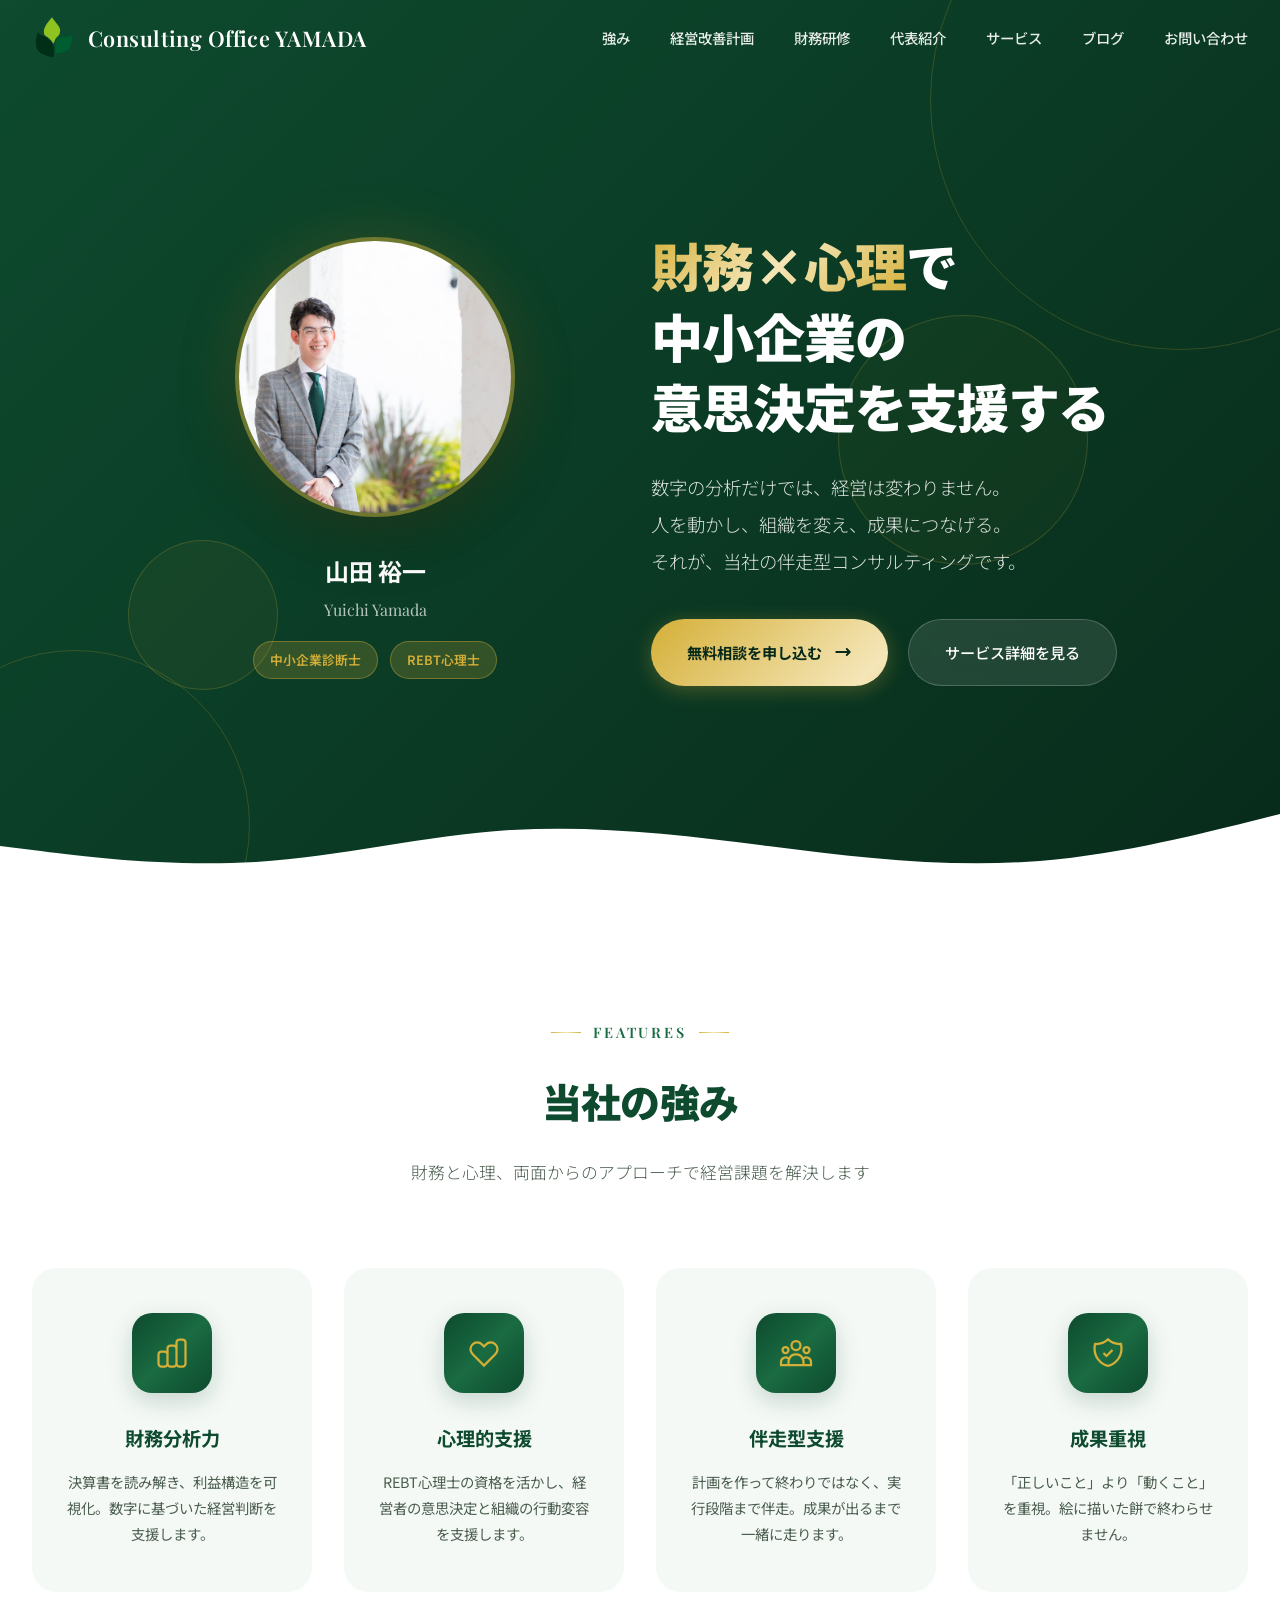
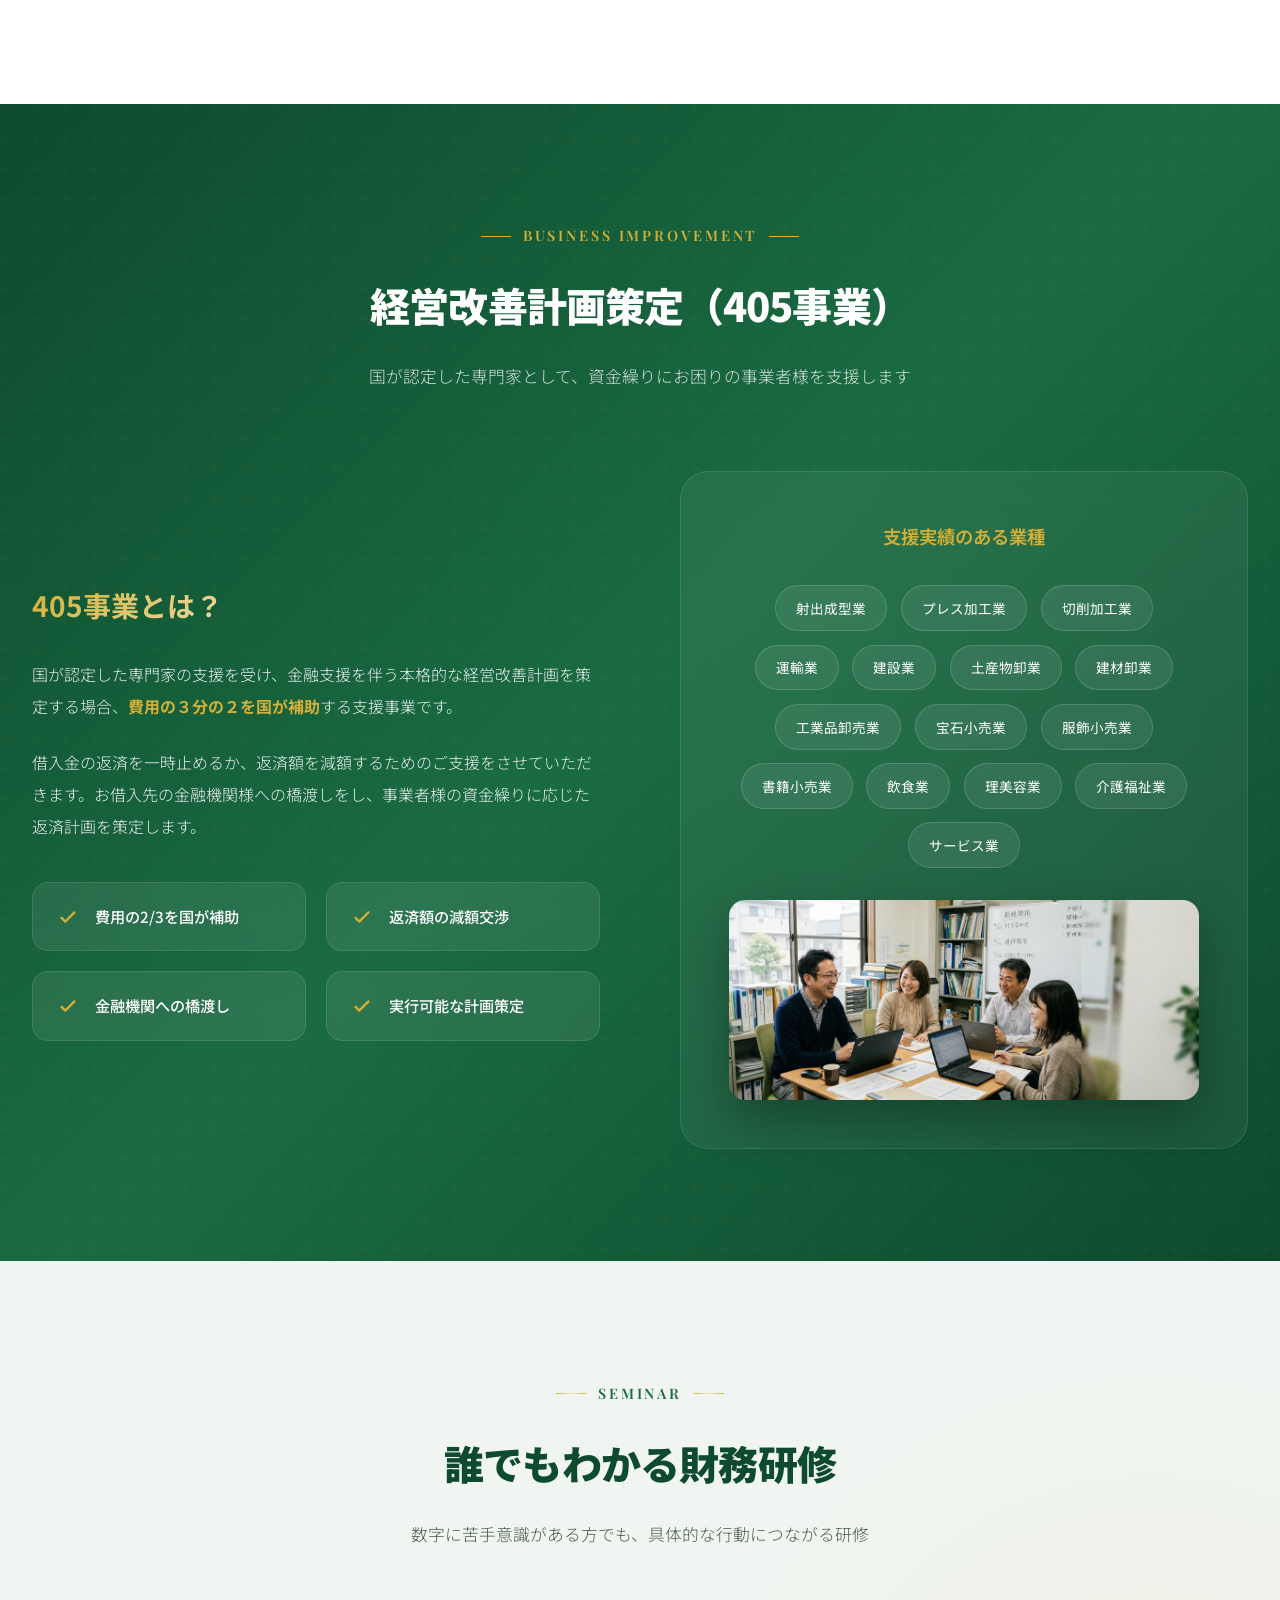
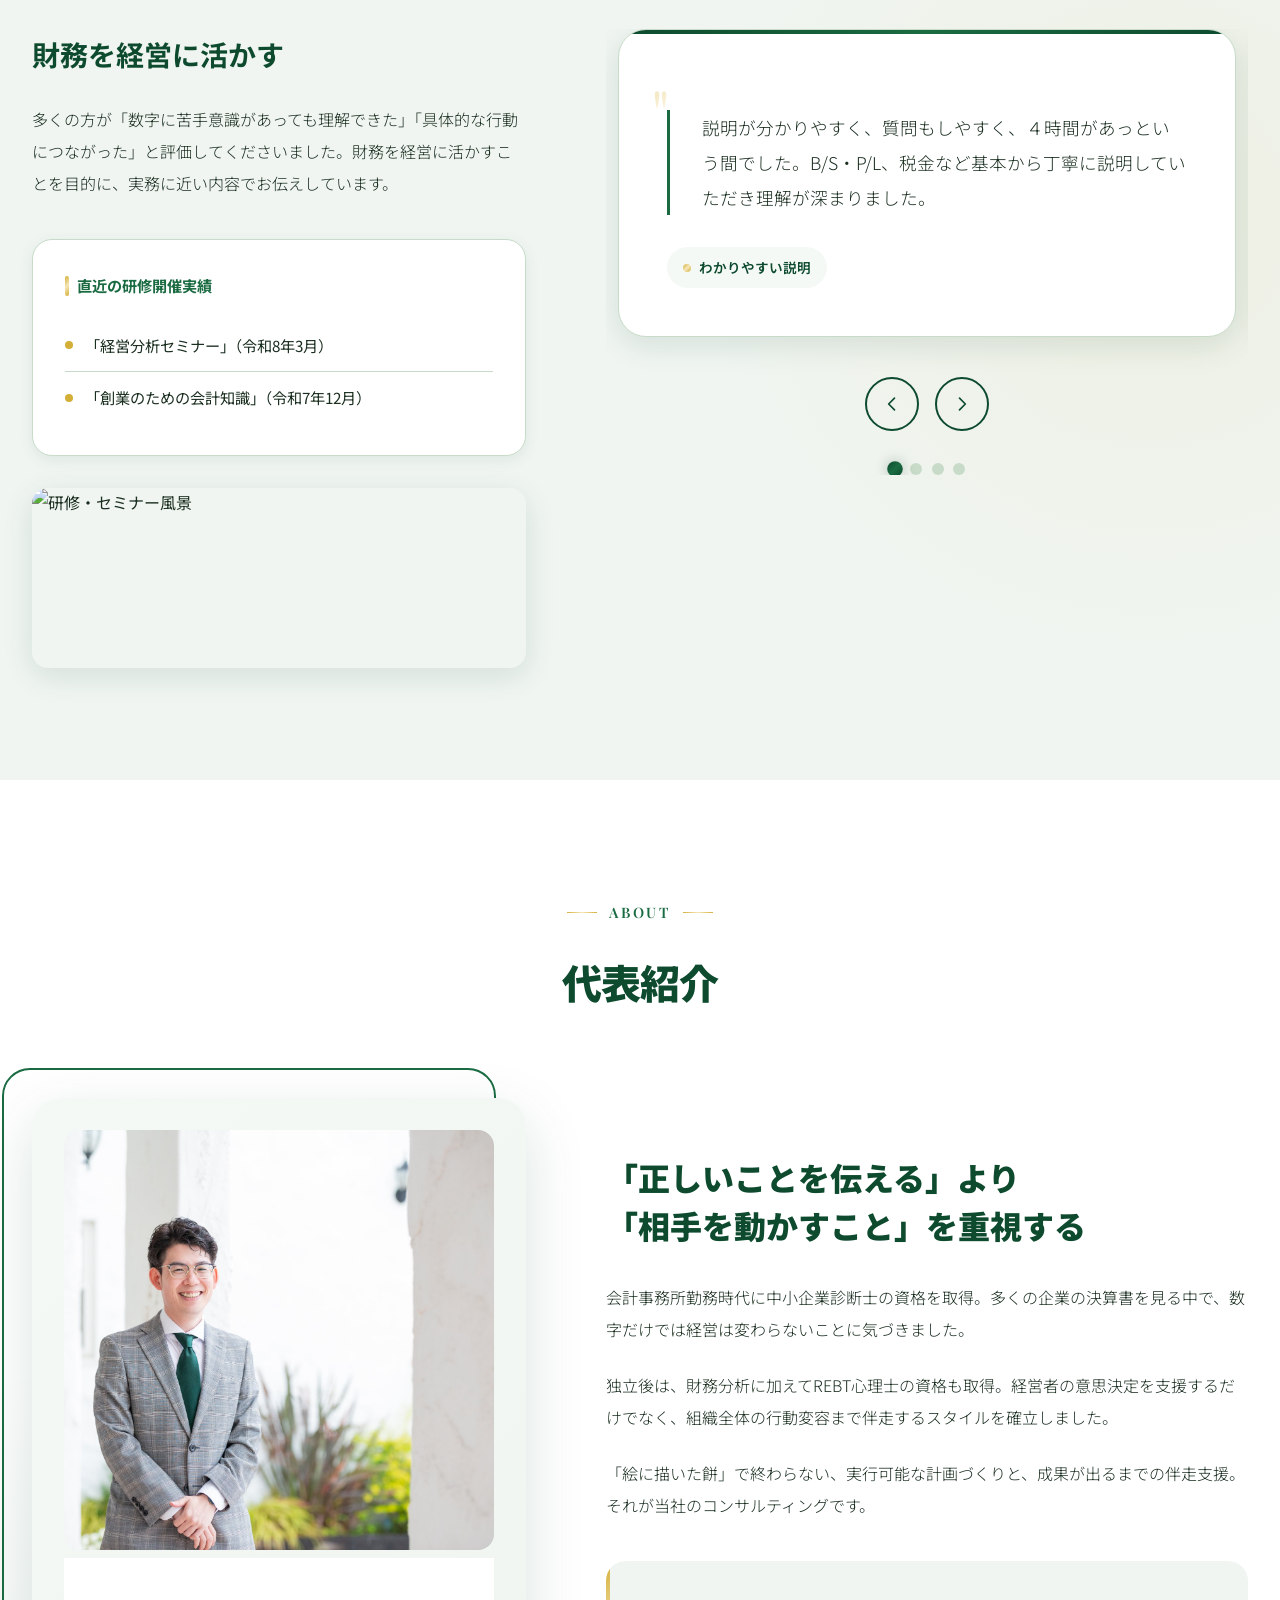
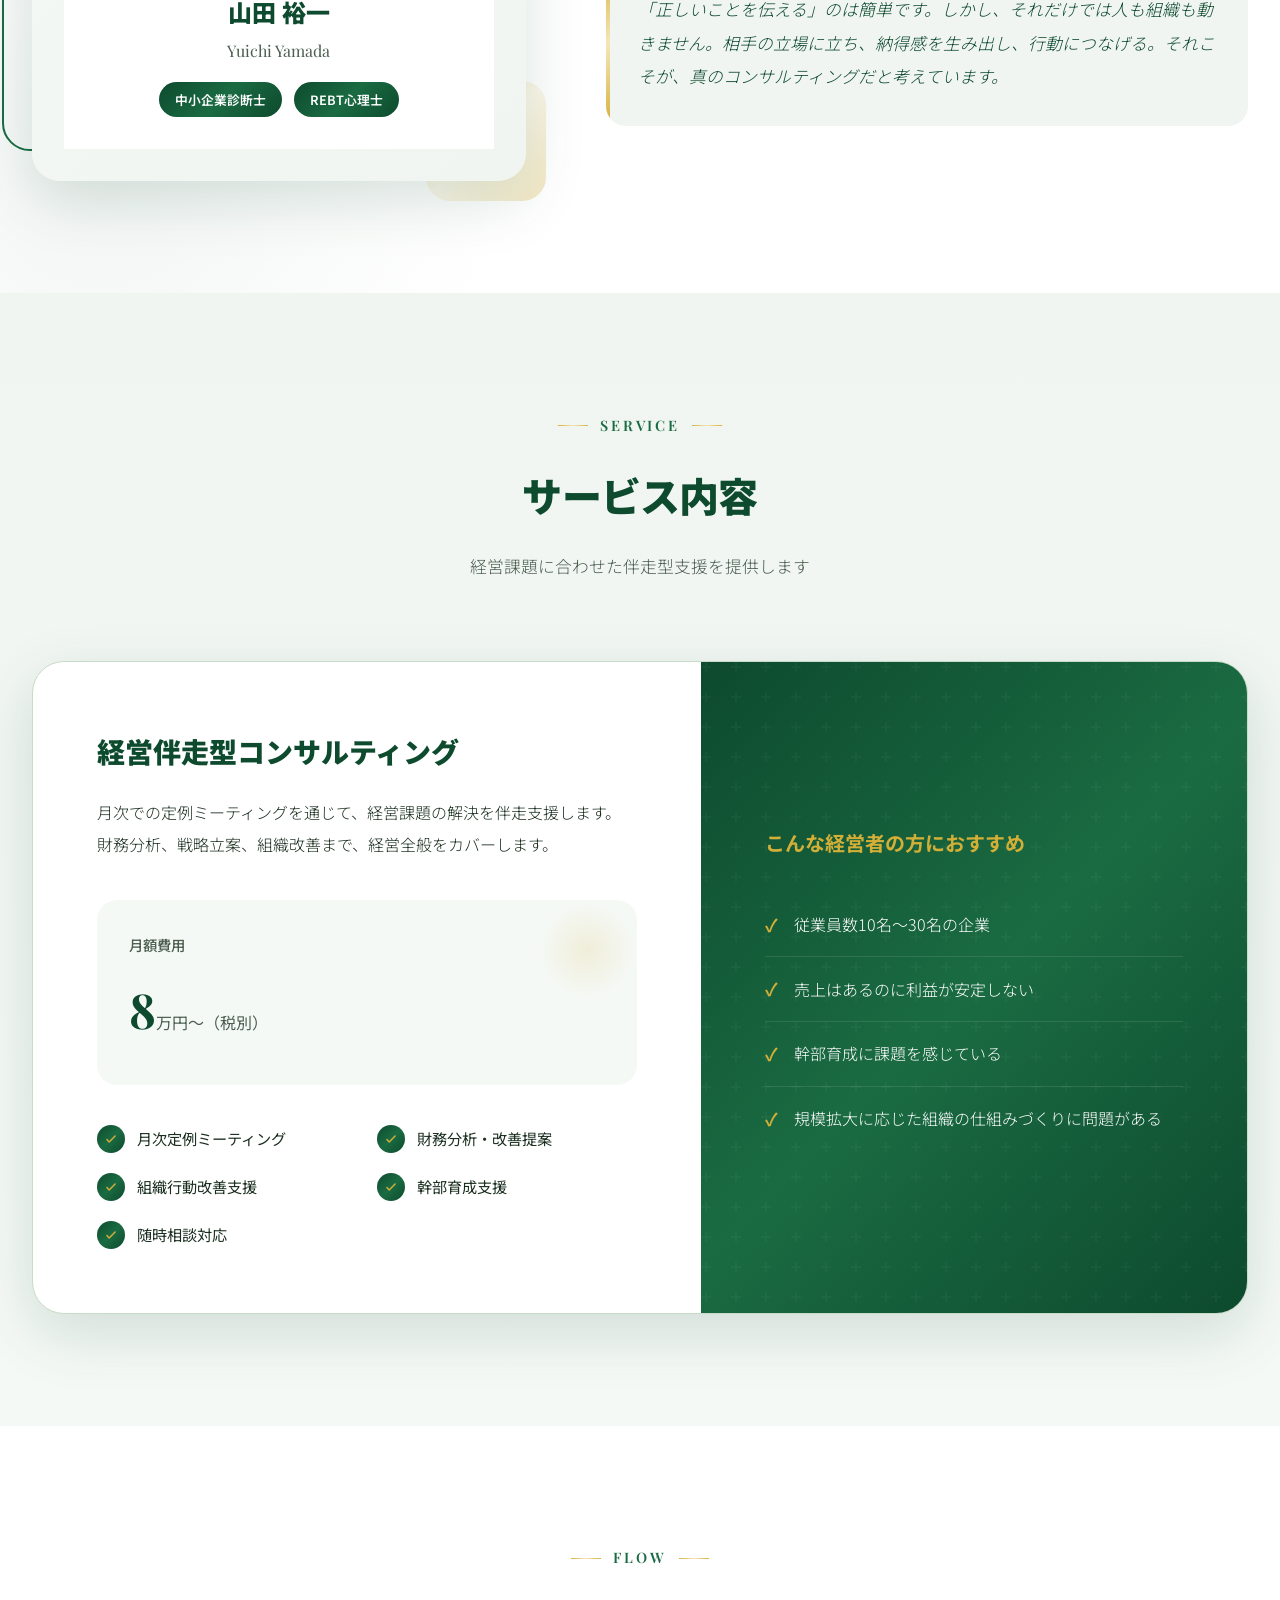
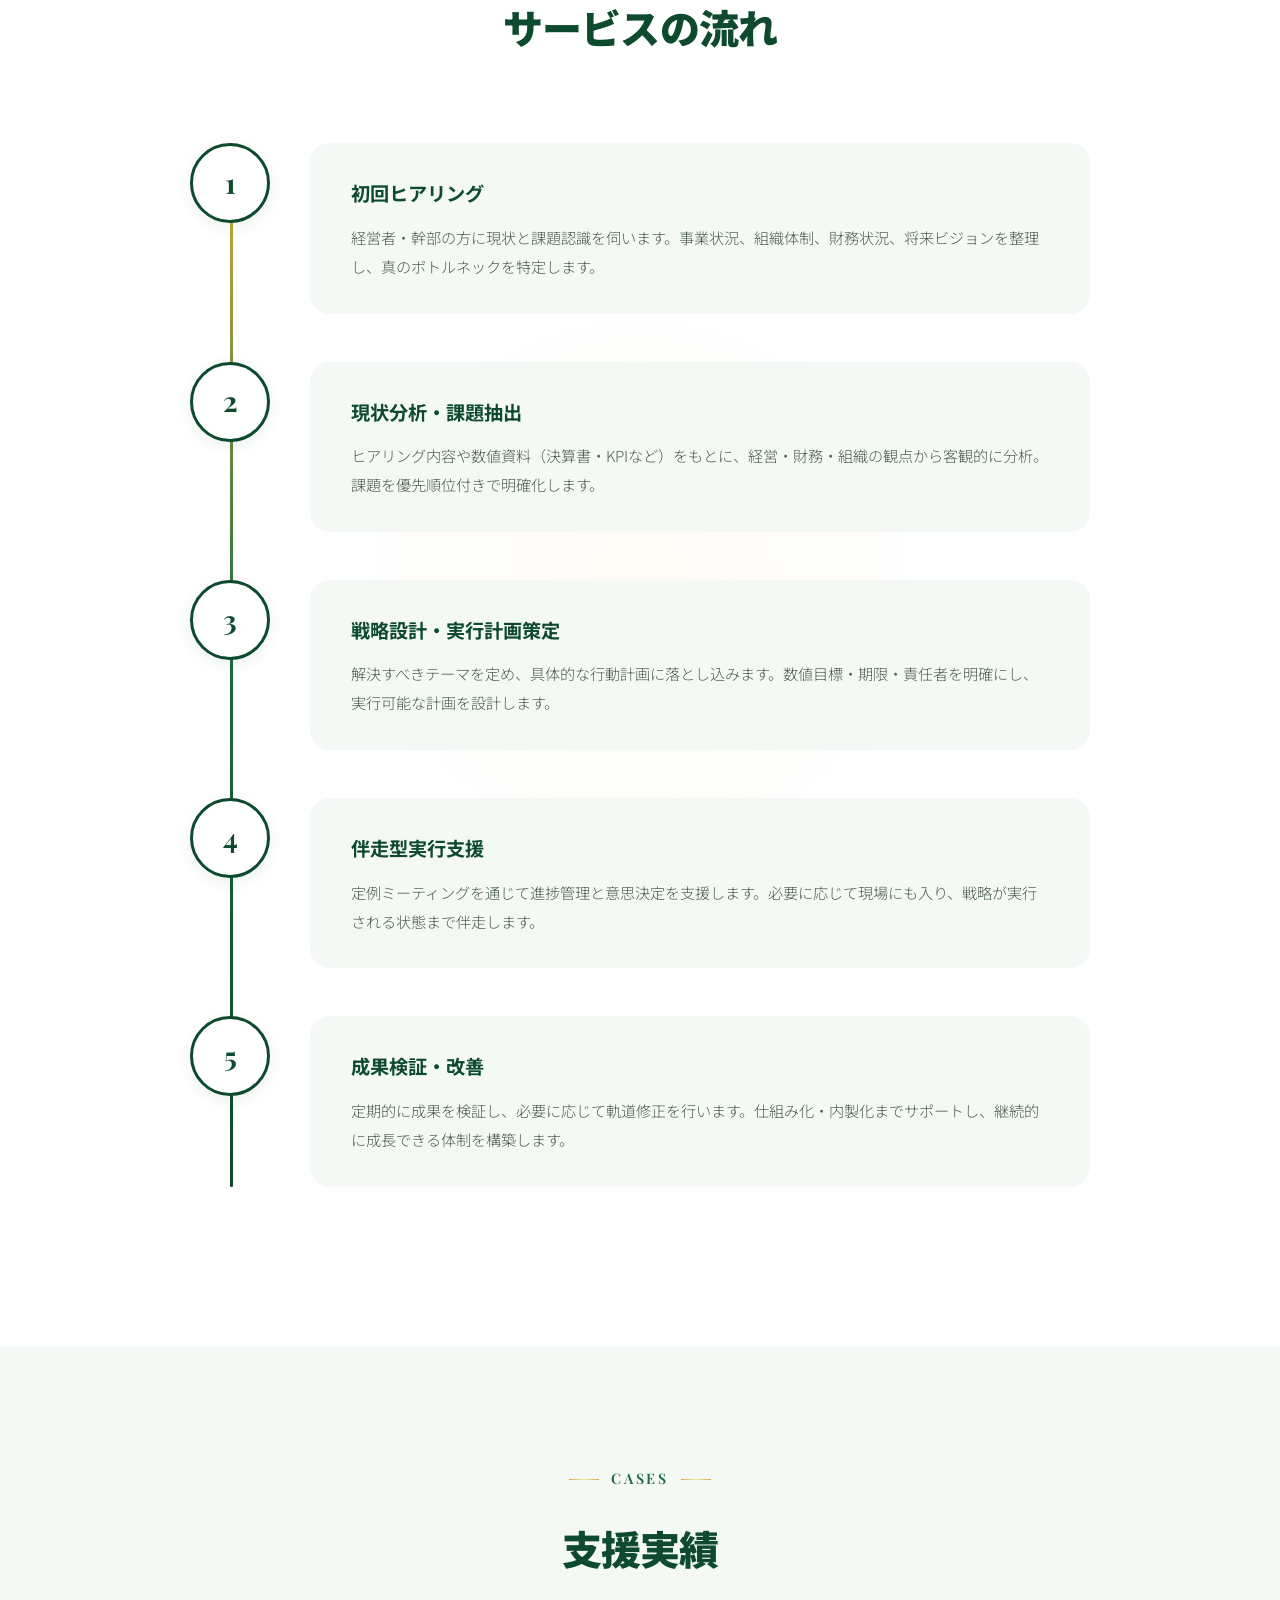
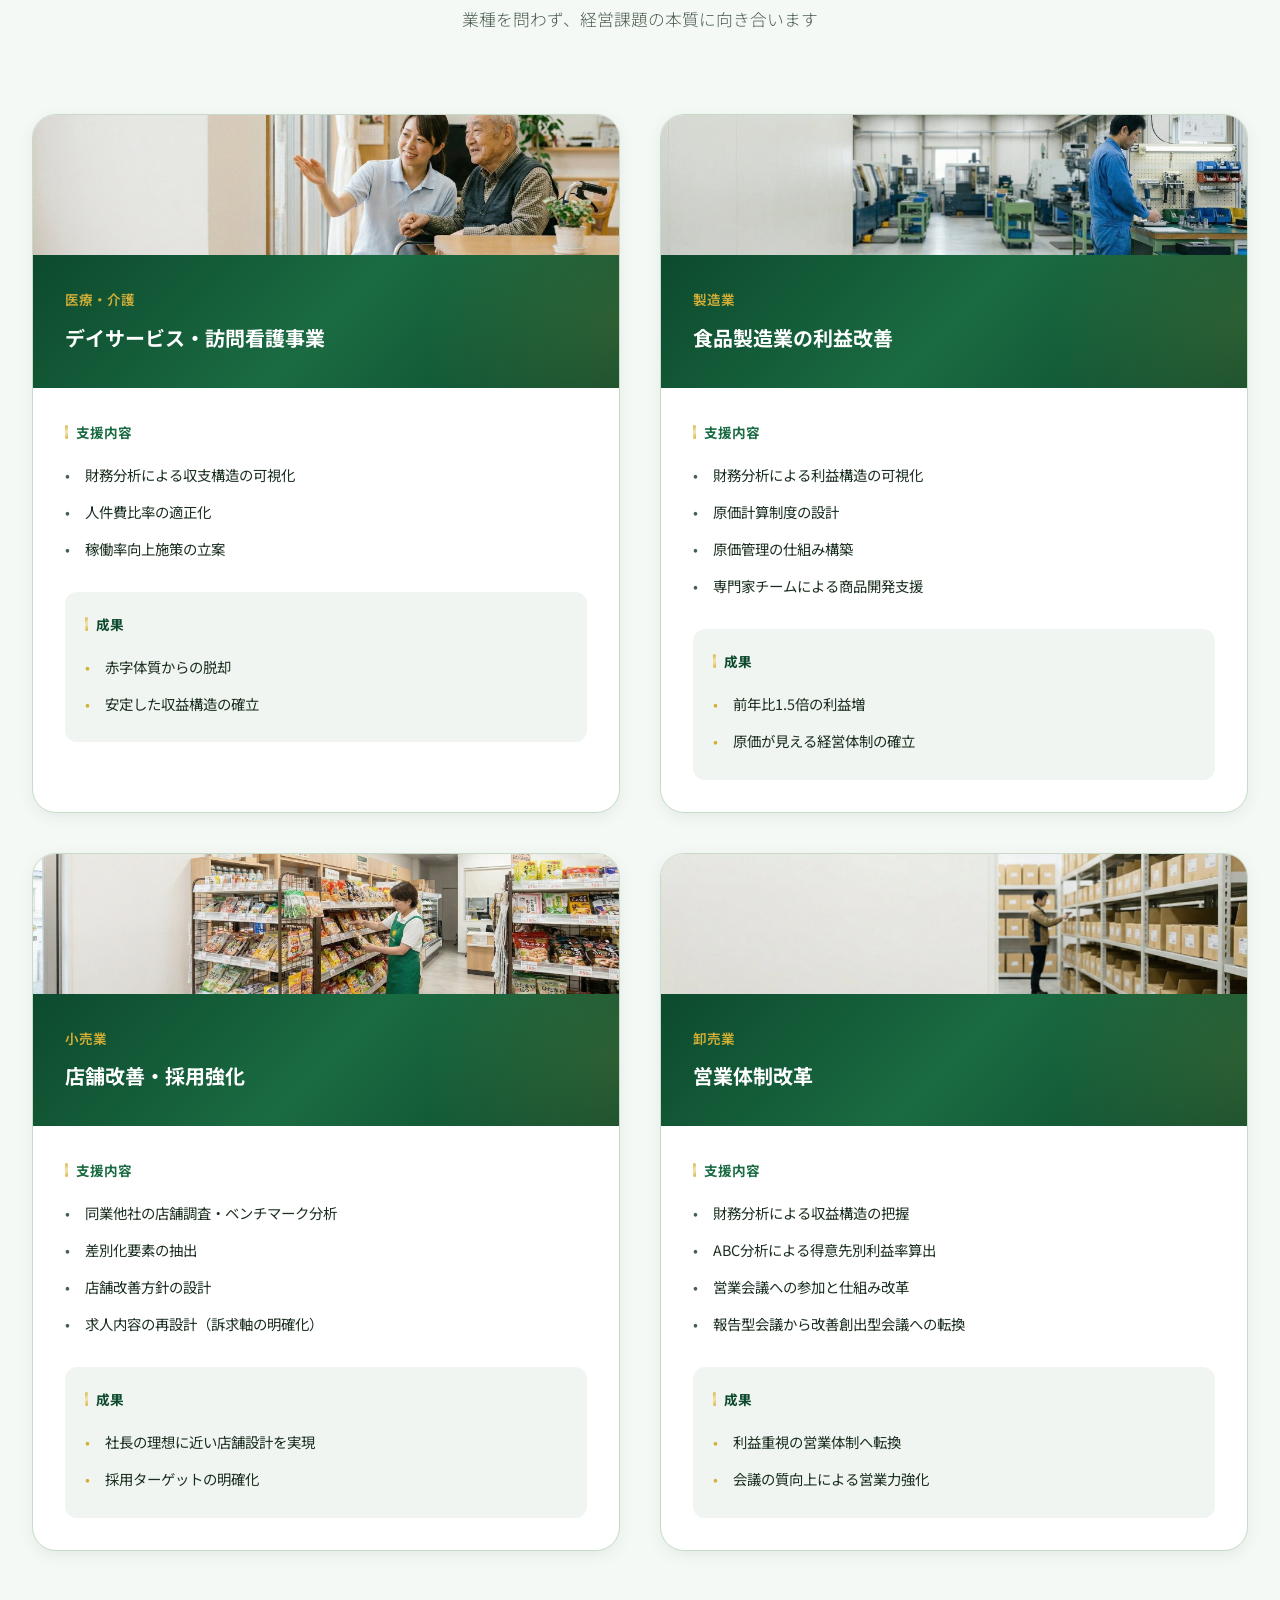
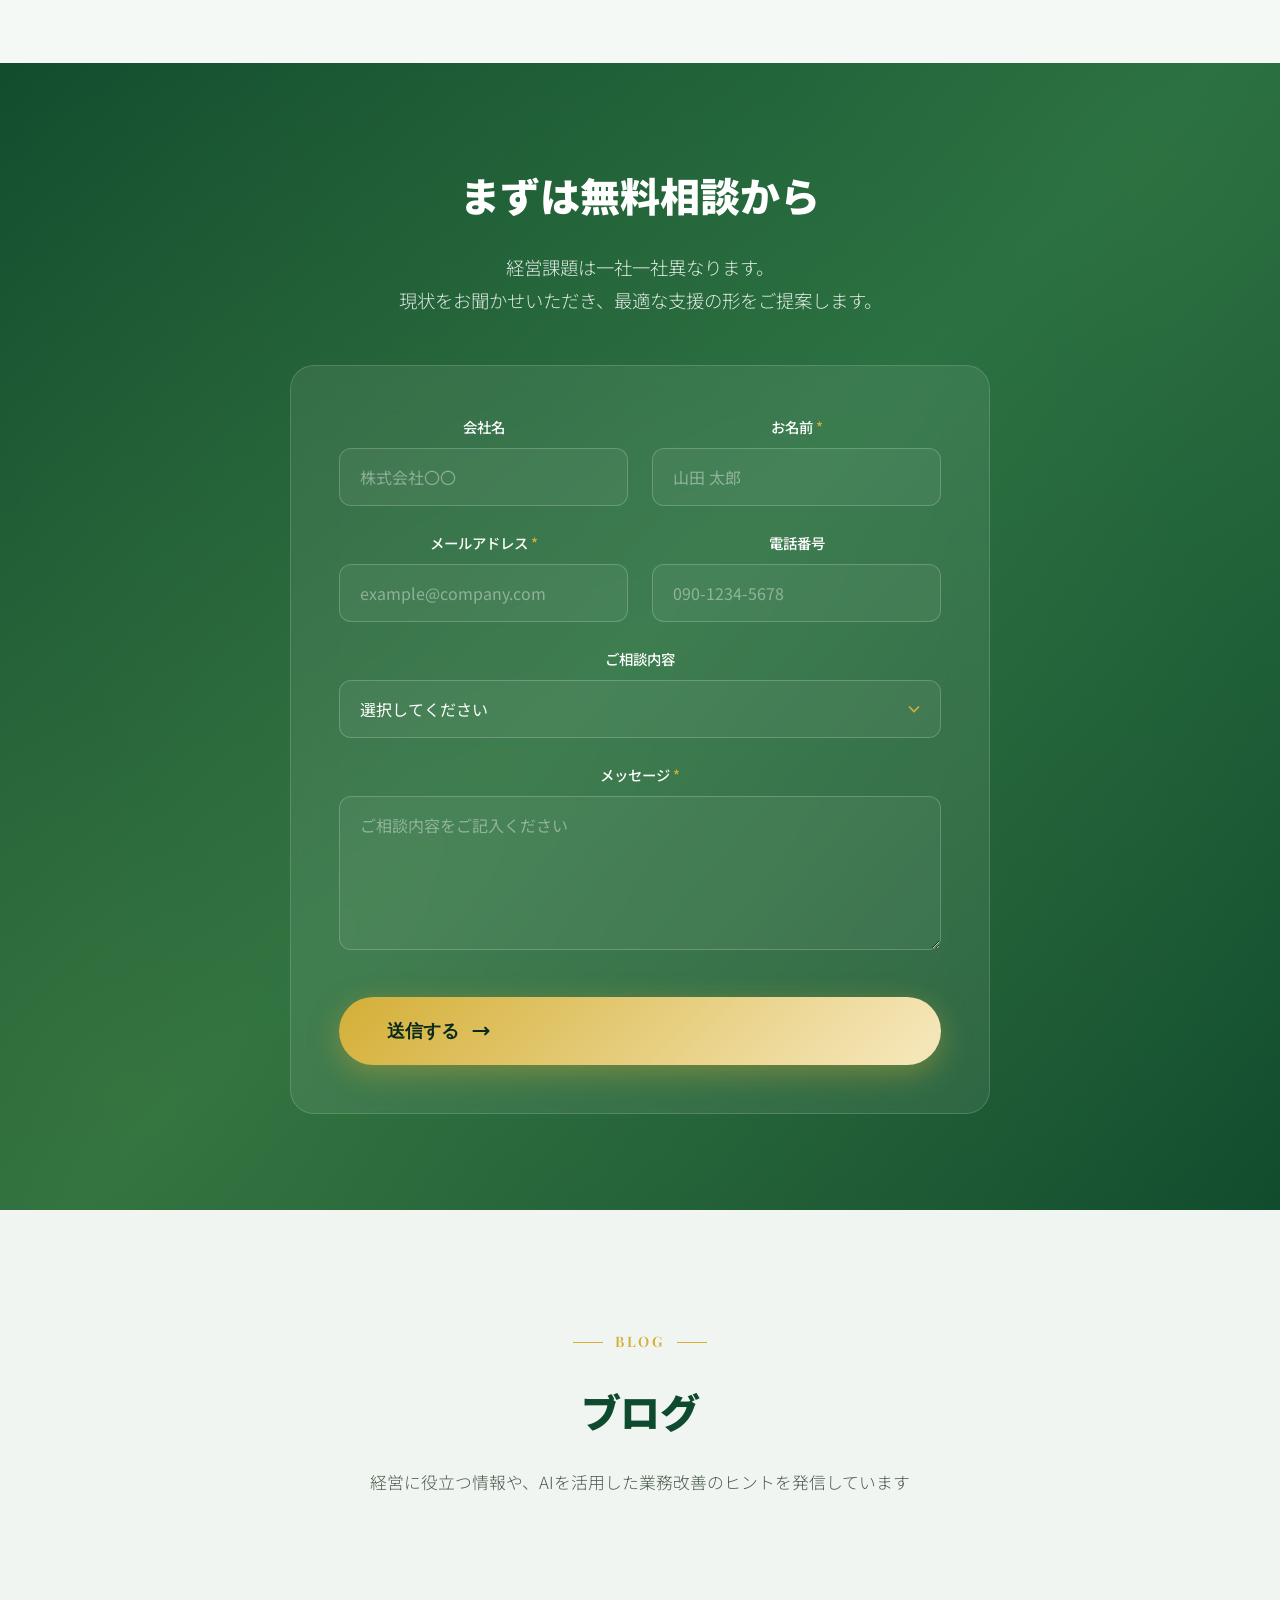
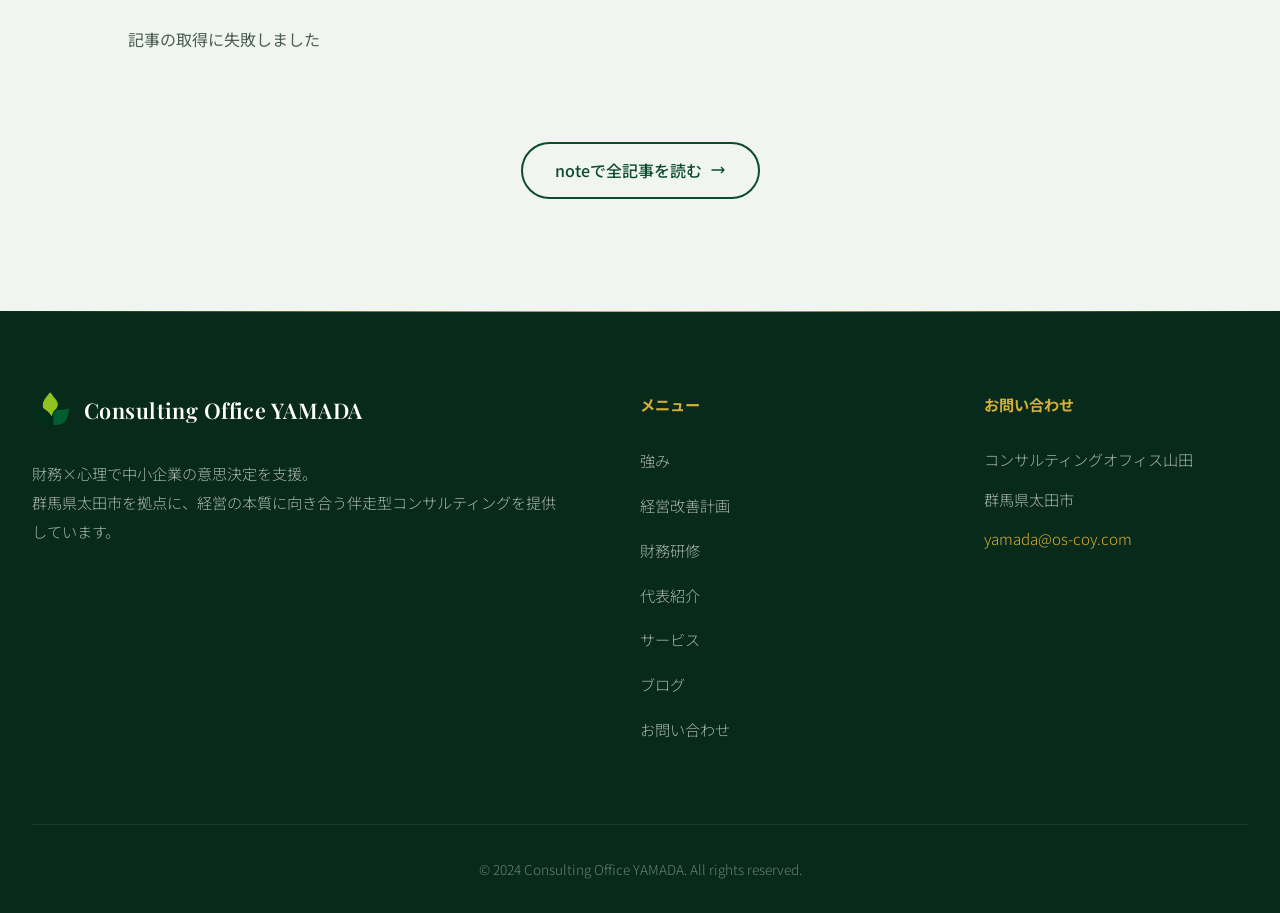
==== index.html @ d56a5df7 "Add files via upload" ====
<!DOCTYPE html>
<html lang="ja">
<head>
  <meta charset="UTF-8">
  <meta name="viewport" content="width=device-width, initial-scale=1.0">
  <title>Consulting Office YAMADA｜群馬県太田市の経営伴走型コンサル</title>
  <meta name="description" content="財務×心理で中小企業の意思決定を支援。群馬県太田市の経営コンサルタント山田裕一が、数字と組織の両面から経営課題を解決します。">
  <link rel="preconnect" href="https://fonts.googleapis.com">
  <link rel="preconnect" href="https://fonts.gstatic.com" crossorigin>
  <link href="https://fonts.googleapis.com/css2?family=Noto+Sans+JP:wght@300;400;500;700;900&family=Playfair+Display:wght@500;600;700&display=swap" rel="stylesheet">
  <style>
    :root {
      --color-primary: #0d4a2e;
      --color-primary-dark: #082a1a;
      --color-primary-light: #1a6b42;
      --color-primary-glow: rgba(26, 107, 66, 0.4);
      --color-accent: #d4af37;
      --color-accent-light: #f5e6b8;
      --color-accent-glow: rgba(212, 175, 55, 0.5);
      --color-text: #1a2e1f;
      --color-text-light: #4a5d4e;
      --color-bg: #f5f9f6;
      --color-bg-warm: #f0f5f1;
      --color-white: #ffffff;
      --color-border: #c8dbc8;
      --gradient-primary: linear-gradient(135deg, #0d4a2e 0%, #1a6b42 50%, #0d4a2e 100%);
      --gradient-accent: linear-gradient(135deg, #d4af37 0%, #f5e6b8 50%, #d4af37 100%);
      --gradient-glass: linear-gradient(135deg, rgba(255,255,255,0.1) 0%, rgba(255,255,255,0.05) 100%);
      --font-display: 'Playfair Display', serif;
      --font-body: 'Noto Sans JP', sans-serif;
      --shadow-sm: 0 4px 15px rgba(13, 74, 46, 0.08);
      --shadow-md: 0 8px 30px rgba(13, 74, 46, 0.12);
      --shadow-lg: 0 20px 60px rgba(13, 74, 46, 0.15);
      --shadow-glow: 0 0 40px rgba(212, 175, 55, 0.3);
    }

    * {
      margin: 0;
      padding: 0;
      box-sizing: border-box;
    }

    html {
      scroll-behavior: smooth;
    }

    body {
      font-family: var(--font-body);
      font-size: 16px;
      line-height: 1.8;
      color: var(--color-text);
      background: var(--color-bg);
      overflow-x: hidden;
    }

    /* Scroll Animations */
    .fade-up {
      opacity: 0;
      transform: translateY(60px);
      transition: opacity 1s cubic-bezier(0.16, 1, 0.3, 1), transform 1s cubic-bezier(0.16, 1, 0.3, 1);
    }
    .fade-up.visible {
      opacity: 1;
      transform: translateY(0);
    }
    .fade-left {
      opacity: 0;
      transform: translateX(-60px);
      transition: opacity 1s cubic-bezier(0.16, 1, 0.3, 1), transform 1s cubic-bezier(0.16, 1, 0.3, 1);
    }
    .fade-left.visible {
      opacity: 1;
      transform: translateX(0);
    }
    .fade-right {
      opacity: 0;
      transform: translateX(60px);
      transition: opacity 1s cubic-bezier(0.16, 1, 0.3, 1), transform 1s cubic-bezier(0.16, 1, 0.3, 1);
    }
    .fade-right.visible {
      opacity: 1;
      transform: translateX(0);
    }
    .scale-in {
      opacity: 0;
      transform: scale(0.85);
      transition: opacity 0.8s ease, transform 0.8s cubic-bezier(0.34, 1.56, 0.64, 1);
    }
    .scale-in.visible {
      opacity: 1;
      transform: scale(1);
    }
    .delay-1 { transition-delay: 0.1s; }
    .delay-2 { transition-delay: 0.2s; }
    .delay-3 { transition-delay: 0.3s; }
    .delay-4 { transition-delay: 0.4s; }
    .delay-5 { transition-delay: 0.5s; }

    /* Header */
    header {
      position: fixed;
      top: 0;
      left: 0;
      right: 0;
      z-index: 1000;
      padding: 1rem 0;
      transition: all 0.4s ease;
    }
    header.scrolled {
      background: rgba(255, 255, 255, 0.85);
      backdrop-filter: blur(20px);
      -webkit-backdrop-filter: blur(20px);
      box-shadow: 0 4px 30px rgba(13, 74, 46, 0.1);
      border-bottom: 1px solid rgba(200, 219, 200, 0.3);
    }
    .header-inner {
      max-width: 1400px;
      margin: 0 auto;
      padding: 0 2rem;
      display: flex;
      justify-content: space-between;
      align-items: center;
    }
    .logo {
      display: flex;
      align-items: center;
      gap: 0.75rem;
      text-decoration: none;
    }
    .logo-icon-img {
      width: 44px;
      height: 44px;
      object-fit: contain;
      transition: transform 0.3s ease;
    }
    .logo:hover .logo-icon-img {
      transform: scale(1.05);
    }
    .logo-text {
      font-family: var(--font-display);
      font-size: 1.2rem;
      font-weight: 600;
      color: var(--color-primary);
      letter-spacing: 0.02em;
    }
    header:not(.scrolled) .logo-text {
      color: var(--color-white);
    }
    .logo-text {
      font-family: var(--font-display);
      font-size: 1.35rem;
      font-weight: 600;
      color: var(--color-primary);
      letter-spacing: 0.02em;
    }
    header:not(.scrolled) .logo-text {
      color: var(--color-white);
    }
    nav {
      display: flex;
      gap: 2.5rem;
    }
    nav a {
      color: var(--color-text);
      text-decoration: none;
      font-size: 0.9rem;
      font-weight: 500;
      position: relative;
      padding: 0.5rem 0;
      transition: color 0.3s ease;
    }
    header:not(.scrolled) nav a {
      color: rgba(255, 255, 255, 0.9);
    }
    nav a::before {
      content: '';
      position: absolute;
      bottom: 0;
      left: 50%;
      width: 0;
      height: 2px;
      background: var(--gradient-accent);
      transform: translateX(-50%);
      transition: width 0.3s ease;
    }
    nav a:hover::before {
      width: 100%;
    }
    nav a:hover {
      color: var(--color-accent);
    }

    /* Hero */
    .hero {
      min-height: 100vh;
      display: flex;
      align-items: center;
      position: relative;
      overflow: hidden;
      background: var(--gradient-primary);
    }
    .hero-bg {
      position: absolute;
      top: 0;
      left: 0;
      right: 0;
      bottom: 0;
      z-index: 1;
    }
    .hero-bg-image {
      width: 100%;
      height: 100%;
      object-fit: cover;
      opacity: 0.15;
      filter: saturate(0.8);
    }
    .hero-bg-overlay {
      position: absolute;
      top: 0;
      left: 0;
      right: 0;
      bottom: 0;
      background: linear-gradient(135deg, rgba(13, 74, 46, 0.95) 0%, rgba(8, 42, 26, 0.98) 100%);
    }

    /* Particles */
    .particles {
      position: absolute;
      top: 0;
      left: 0;
      right: 0;
      bottom: 0;
      z-index: 2;
      overflow: hidden;
      pointer-events: none;
    }
    .particle {
      position: absolute;
      width: 4px;
      height: 4px;
      background: var(--color-accent);
      border-radius: 50%;
      opacity: 0;
      animation: particle-float 15s ease-in-out infinite;
    }
    .particle:nth-child(1) { left: 10%; animation-delay: 0s; }
    .particle:nth-child(2) { left: 20%; animation-delay: 2s; }
    .particle:nth-child(3) { left: 30%; animation-delay: 4s; }
    .particle:nth-child(4) { left: 40%; animation-delay: 1s; }
    .particle:nth-child(5) { left: 50%; animation-delay: 3s; }
    .particle:nth-child(6) { left: 60%; animation-delay: 5s; }
    .particle:nth-child(7) { left: 70%; animation-delay: 2.5s; }
    .particle:nth-child(8) { left: 80%; animation-delay: 4.5s; }
    .particle:nth-child(9) { left: 90%; animation-delay: 1.5s; }
    .particle:nth-child(10) { left: 15%; animation-delay: 3.5s; }
    .particle:nth-child(11) { left: 25%; animation-delay: 0.5s; }
    .particle:nth-child(12) { left: 75%; animation-delay: 2.2s; }
    @keyframes particle-float {
      0% { transform: translateY(100vh) scale(0); opacity: 0; }
      10% { opacity: 0.6; }
      90% { opacity: 0.6; }
      100% { transform: translateY(-100vh) scale(1); opacity: 0; }
    }

    /* Floating Shapes */
    .hero-shapes {
      position: absolute;
      top: 0;
      left: 0;
      right: 0;
      bottom: 0;
      z-index: 2;
      overflow: hidden;
      pointer-events: none;
    }
    .shape {
      position: absolute;
      border-radius: 50%;
      border: 1px solid rgba(212, 175, 55, 0.2);
      animation: shape-float 25s ease-in-out infinite;
    }
    .shape-1 { width: 500px; height: 500px; top: -150px; right: -150px; animation-delay: 0s; }
    .shape-2 { width: 350px; height: 350px; bottom: -100px; left: -100px; animation-delay: -8s; }
    .shape-3 { width: 250px; height: 250px; top: 35%; right: 15%; animation-delay: -16s; background: rgba(212, 175, 55, 0.03); }
    .shape-4 { width: 150px; height: 150px; top: 60%; left: 10%; animation-delay: -12s; background: rgba(212, 175, 55, 0.05); }
    @keyframes shape-float {
      0%, 100% { transform: translate(0, 0) rotate(0deg) scale(1); }
      25% { transform: translate(30px, -30px) rotate(90deg) scale(1.05); }
      50% { transform: translate(0, -50px) rotate(180deg) scale(1); }
      75% { transform: translate(-30px, -25px) rotate(270deg) scale(0.95); }
    }

    .hero-content {
      position: relative;
      z-index: 3;
      max-width: 1400px;
      margin: 0 auto;
      padding: 7rem 2rem 6rem;
      display: grid;
      grid-template-columns: 1fr 1.1fr;
      gap: 4rem;
      align-items: center;
    }
    
    /* Hero Profile */
    .hero-profile {
      display: flex;
      flex-direction: column;
      align-items: center;
    }
    .hero-profile-image {
      width: 280px;
      height: 280px;
      border-radius: 50%;
      overflow: hidden;
      border: 4px solid rgba(212, 175, 55, 0.5);
      box-shadow: 0 20px 60px rgba(0, 0, 0, 0.3), 0 0 60px rgba(212, 175, 55, 0.2);
      margin-bottom: 2rem;
      position: relative;
    }
    .hero-profile-image::before {
      content: '';
      position: absolute;
      top: -4px;
      left: -4px;
      right: -4px;
      bottom: -4px;
      border-radius: 50%;
      background: var(--gradient-accent);
      z-index: -1;
      opacity: 0.5;
    }
    .hero-profile-image img {
      width: 100%;
      height: 100%;
      object-fit: cover;
      object-position: center top;
    }
    .hero-profile-placeholder {
      width: 100%;
      height: 100%;
      background: rgba(255, 255, 255, 0.1);
      display: flex;
      flex-direction: column;
      align-items: center;
      justify-content: center;
      color: rgba(255, 255, 255, 0.6);
    }
    .hero-profile-placeholder svg {
      width: 80px;
      height: 80px;
      stroke: currentColor;
      stroke-width: 1;
      fill: none;
      margin-bottom: 0.5rem;
    }
    .hero-profile-placeholder span {
      font-size: 0.8rem;
    }
    .hero-profile-name {
      font-size: 1.5rem;
      font-weight: 700;
      color: var(--color-white);
      margin-bottom: 0.25rem;
    }
    .hero-profile-title {
      font-family: var(--font-display);
      font-size: 1rem;
      color: rgba(255, 255, 255, 0.7);
      margin-bottom: 1rem;
    }
    .hero-profile-badges {
      display: flex;
      gap: 0.75rem;
      flex-wrap: wrap;
      justify-content: center;
    }
    .hero-badge {
      background: rgba(212, 175, 55, 0.2);
      border: 1px solid rgba(212, 175, 55, 0.4);
      color: var(--color-accent);
      font-size: 0.8rem;
      font-weight: 600;
      padding: 0.4rem 1rem;
      border-radius: 100px;
    }
    .hero-text h1 {
      font-family: var(--font-body);
      font-size: 3.25rem;
      font-weight: 900;
      color: var(--color-white);
      line-height: 1.35;
      margin-bottom: 1.75rem;
      letter-spacing: -0.02em;
    }
    .hero-text h1 .accent {
      background: var(--gradient-accent);
      -webkit-background-clip: text;
      -webkit-text-fill-color: transparent;
      background-clip: text;
    }
    .hero-text h1 .line {
      display: block;
    }
    .hero-text .lead {
      font-size: 1.15rem;
      color: rgba(255, 255, 255, 0.85);
      margin-bottom: 2.5rem;
      line-height: 2;
      font-weight: 300;
    }
    .hero-cta {
      display: flex;
      gap: 1.25rem;
      flex-wrap: wrap;
    }

    /* Buttons */
    .btn-primary {
      display: inline-flex;
      align-items: center;
      gap: 0.75rem;
      background: var(--gradient-accent);
      background-size: 200% 100%;
      color: var(--color-primary-dark);
      padding: 1.15rem 2.25rem;
      border-radius: 100px;
      text-decoration: none;
      font-weight: 700;
      font-size: 0.95rem;
      transition: all 0.4s ease;
      position: relative;
      overflow: hidden;
      box-shadow: 0 4px 20px rgba(212, 175, 55, 0.3);
    }
    .btn-primary::before {
      content: '';
      position: absolute;
      top: 0;
      left: -100%;
      width: 100%;
      height: 100%;
      background: linear-gradient(90deg, transparent, rgba(255,255,255,0.4), transparent);
      transition: left 0.6s ease;
    }
    .btn-primary:hover {
      background-position: 100% 0;
      transform: translateY(-3px);
      box-shadow: 0 8px 35px rgba(212, 175, 55, 0.5);
    }
    .btn-primary:hover::before {
      left: 100%;
    }
    .btn-primary svg {
      width: 18px;
      height: 18px;
      stroke: currentColor;
      stroke-width: 2.5;
      fill: none;
      transition: transform 0.3s ease;
    }
    .btn-primary:hover svg {
      transform: translateX(4px);
    }
    .btn-secondary {
      display: inline-flex;
      align-items: center;
      gap: 0.5rem;
      background: rgba(255, 255, 255, 0.1);
      backdrop-filter: blur(10px);
      color: var(--color-white);
      padding: 1.15rem 2.25rem;
      border-radius: 100px;
      text-decoration: none;
      font-weight: 500;
      font-size: 0.95rem;
      border: 1px solid rgba(255, 255, 255, 0.2);
      transition: all 0.3s ease;
    }
    .btn-secondary:hover {
      background: rgba(255, 255, 255, 0.2);
      border-color: rgba(255, 255, 255, 0.4);
      transform: translateY(-2px);
    }

    /* Hero Stats - Glass Cards */
    .hero-stats {
      display: flex;
      flex-direction: column;
      gap: 1.5rem;
    }
    .stat-card {
      background: rgba(255, 255, 255, 0.08);
      backdrop-filter: blur(20px);
      -webkit-backdrop-filter: blur(20px);
      border: 1px solid rgba(255, 255, 255, 0.15);
      border-radius: 24px;
      padding: 2rem 2.5rem;
      display: flex;
      align-items: center;
      gap: 2rem;
      transition: all 0.4s cubic-bezier(0.34, 1.56, 0.64, 1);
      position: relative;
      overflow: hidden;
    }
    .stat-card::before {
      content: '';
      position: absolute;
      top: 0;
      left: 0;
      right: 0;
      bottom: 0;
      background: linear-gradient(135deg, rgba(212, 175, 55, 0.1) 0%, transparent 50%);
      opacity: 0;
      transition: opacity 0.4s ease;
    }
    .stat-card:hover {
      transform: translateX(-10px) scale(1.02);
      border-color: rgba(212, 175, 55, 0.3);
      box-shadow: 0 20px 50px rgba(0, 0, 0, 0.2);
    }
    .stat-card:hover::before {
      opacity: 1;
    }
    .stat-icon {
      width: 60px;
      height: 60px;
      background: rgba(212, 175, 55, 0.15);
      border-radius: 16px;
      display: flex;
      align-items: center;
      justify-content: center;
      flex-shrink: 0;
    }
    .stat-icon svg {
      width: 28px;
      height: 28px;
      stroke: var(--color-accent);
      stroke-width: 1.5;
      fill: none;
    }
    .stat-content {
      flex: 1;
    }
    .stat-number {
      font-family: var(--font-display);
      font-size: 2.75rem;
      font-weight: 700;
      color: var(--color-accent);
      line-height: 1;
      margin-bottom: 0.25rem;
    }
    .stat-number .unit {
      font-size: 1.25rem;
      opacity: 0.8;
    }
    .stat-label {
      font-size: 0.9rem;
      color: rgba(255, 255, 255, 0.7);
      font-weight: 300;
    }

    /* Wave Separator */
    .wave-separator {
      position: relative;
      height: 150px;
      overflow: hidden;
      margin-top: -150px;
      z-index: 4;
    }
    .wave-separator svg {
      position: absolute;
      bottom: 0;
      width: 100%;
      height: 150px;
    }
    .wave-separator .wave-fill {
      fill: var(--color-white);
    }

    /* Section Common */
    section {
      padding: 7rem 0;
      position: relative;
    }
    .section-inner {
      max-width: 1400px;
      margin: 0 auto;
      padding: 0 2rem;
    }
    .section-header {
      text-align: center;
      margin-bottom: 5rem;
    }
    .section-tag {
      display: inline-flex;
      align-items: center;
      gap: 0.75rem;
      font-family: var(--font-display);
      font-size: 0.9rem;
      font-weight: 600;
      color: var(--color-primary-light);
      letter-spacing: 0.2em;
      margin-bottom: 1.25rem;
    }
    .section-tag::before,
    .section-tag::after {
      content: '';
      width: 30px;
      height: 1px;
      background: var(--gradient-accent);
    }
    .section-title {
      font-family: var(--font-body);
      font-size: 2.5rem;
      font-weight: 900;
      color: var(--color-primary);
      margin-bottom: 1.25rem;
      letter-spacing: -0.02em;
    }
    .section-desc {
      font-size: 1.05rem;
      color: var(--color-text-light);
      max-width: 650px;
      margin: 0 auto;
      font-weight: 300;
    }

    /* Features */
    .features {
      background: var(--color-white);
      position: relative;
      overflow: hidden;
    }
    .features::before {
      content: '';
      position: absolute;
      top: 0;
      right: -10%;
      width: 50%;
      height: 100%;
      background: url('https://images.unsplash.com/photo-1454165804606-c3d57bc86b40?w=800&q=80') center/cover no-repeat;
      opacity: 0.04;
      pointer-events: none;
    }
    .features-grid {
      display: grid;
      grid-template-columns: repeat(4, 1fr);
      gap: 2rem;
    }
    .feature-card {
      background: var(--color-bg);
      border-radius: 24px;
      padding: 2.75rem 2rem;
      text-align: center;
      position: relative;
      overflow: hidden;
      transition: all 0.5s cubic-bezier(0.34, 1.56, 0.64, 1);
      border: 1px solid transparent;
    }
    .feature-card::before {
      content: '';
      position: absolute;
      top: 0;
      left: 0;
      right: 0;
      height: 4px;
      background: var(--gradient-accent);
      transform: scaleX(0);
      transform-origin: left;
      transition: transform 0.4s ease;
    }
    .feature-card::after {
      content: '';
      position: absolute;
      top: 0;
      left: 0;
      right: 0;
      bottom: 0;
      background: radial-gradient(circle at 50% 0%, rgba(212, 175, 55, 0.1) 0%, transparent 70%);
      opacity: 0;
      transition: opacity 0.4s ease;
    }
    .feature-card:hover {
      transform: translateY(-12px);
      box-shadow: var(--shadow-lg);
      border-color: rgba(212, 175, 55, 0.2);
    }
    .feature-card:hover::before {
      transform: scaleX(1);
    }
    .feature-card:hover::after {
      opacity: 1;
    }
    .feature-icon {
      width: 80px;
      height: 80px;
      background: var(--gradient-primary);
      border-radius: 20px;
      display: flex;
      align-items: center;
      justify-content: center;
      margin: 0 auto 1.75rem;
      position: relative;
      z-index: 1;
      transition: all 0.4s ease;
      box-shadow: 0 8px 25px rgba(13, 74, 46, 0.2);
    }
    .feature-card:hover .feature-icon {
      transform: scale(1.1) rotate(5deg);
      box-shadow: 0 12px 35px rgba(13, 74, 46, 0.3);
    }
    .feature-icon svg {
      width: 36px;
      height: 36px;
      stroke: var(--color-accent);
      stroke-width: 1.5;
      fill: none;
    }
    .feature-card h3 {
      font-size: 1.2rem;
      font-weight: 700;
      color: var(--color-primary);
      margin-bottom: 0.85rem;
      position: relative;
      z-index: 1;
    }
    .feature-card p {
      font-size: 0.9rem;
      color: var(--color-text-light);
      line-height: 1.8;
      position: relative;
      z-index: 1;
    }

    /* 405事業セクション */
    .business-405 {
      background: var(--gradient-primary);
      color: var(--color-white);
      position: relative;
      overflow: hidden;
    }
    .business-405::before {
      content: '';
      position: absolute;
      top: 0;
      left: 0;
      right: 0;
      bottom: 0;
      background: url("data:image/svg+xml,%3Csvg width='60' height='60' viewBox='0 0 60 60' xmlns='http://www.w3.org/2000/svg'%3E%3Cg fill='none' fill-rule='evenodd'%3E%3Cg fill='%23d4af37' fill-opacity='0.03'%3E%3Cpath d='M36 34v-4h-2v4h-4v2h4v4h2v-4h4v-2h-4zm0-30V0h-2v4h-4v2h4v4h2V6h4V4h-4zM6 34v-4H4v4H0v2h4v4h2v-4h4v-2H6zM6 4V0H4v4H0v2h4v4h2V6h4V4H6z'/%3E%3C/g%3E%3C/g%3E%3C/svg%3E");
    }
    .business-405 .section-tag {
      color: var(--color-accent);
    }
    .business-405 .section-tag::before,
    .business-405 .section-tag::after {
      background: var(--color-accent);
    }
    .business-405 .section-title {
      color: var(--color-white);
    }
    .business-405 .section-desc {
      color: rgba(255, 255, 255, 0.8);
    }
    .business-405-content {
      display: grid;
      grid-template-columns: 1fr 1fr;
      gap: 5rem;
      align-items: center;
      position: relative;
      z-index: 1;
    }
    .business-405-text h3 {
      font-size: 1.75rem;
      font-weight: 700;
      margin-bottom: 1.75rem;
      background: var(--gradient-accent);
      -webkit-background-clip: text;
      -webkit-text-fill-color: transparent;
      background-clip: text;
    }
    .business-405-text p {
      font-size: 1rem;
      line-height: 2;
      color: rgba(255, 255, 255, 0.9);
      margin-bottom: 1.5rem;
      font-weight: 300;
    }
    .business-405-text strong {
      color: var(--color-accent);
      font-weight: 700;
    }
    .business-405-features {
      display: grid;
      grid-template-columns: 1fr 1fr;
      gap: 1.25rem;
      margin-top: 2.5rem;
    }
    .business-405-feature {
      background: rgba(255, 255, 255, 0.08);
      backdrop-filter: blur(10px);
      border: 1px solid rgba(255, 255, 255, 0.1);
      border-radius: 16px;
      padding: 1.25rem 1.5rem;
      display: flex;
      align-items: center;
      gap: 1rem;
      transition: all 0.3s ease;
    }
    .business-405-feature:hover {
      background: rgba(255, 255, 255, 0.12);
      transform: translateY(-3px);
      border-color: rgba(212, 175, 55, 0.3);
    }
    .business-405-feature svg {
      width: 22px;
      height: 22px;
      stroke: var(--color-accent);
      stroke-width: 2.5;
      fill: none;
      flex-shrink: 0;
    }
    .business-405-feature span {
      font-size: 0.95rem;
      font-weight: 500;
    }
    .business-405-industries {
      background: rgba(255, 255, 255, 0.06);
      backdrop-filter: blur(20px);
      border: 1px solid rgba(255, 255, 255, 0.1);
      border-radius: 28px;
      padding: 3rem;
    }
    .business-405-industries h4 {
      font-size: 1.15rem;
      font-weight: 600;
      color: var(--color-accent);
      margin-bottom: 2rem;
      text-align: center;
    }
    .business-405-image {
      margin-top: 2rem;
      border-radius: 16px;
      overflow: hidden;
      box-shadow: 0 20px 50px rgba(0, 0, 0, 0.3);
    }
    .business-405-image img {
      width: 100%;
      height: 200px;
      object-fit: cover;
      display: block;
    }
    .industry-tags {
      display: flex;
      flex-wrap: wrap;
      gap: 0.85rem;
      justify-content: center;
    }
    .industry-tag {
      background: rgba(255, 255, 255, 0.08);
      border: 1px solid rgba(255, 255, 255, 0.15);
      border-radius: 100px;
      padding: 0.6rem 1.25rem;
      font-size: 0.85rem;
      font-weight: 400;
      transition: all 0.3s ease;
    }
    .industry-tag:hover {
      background: rgba(212, 175, 55, 0.15);
      border-color: var(--color-accent);
      transform: translateY(-2px);
    }

    /* 財務研修セクション */
    .seminar {
      background: var(--color-bg-warm);
      position: relative;
    }
    .seminar::before {
      content: '';
      position: absolute;
      top: 0;
      right: 0;
      width: 50%;
      height: 100%;
      background: radial-gradient(circle at 80% 50%, rgba(212, 175, 55, 0.08) 0%, transparent 60%);
      pointer-events: none;
    }
    .seminar-content {
      display: grid;
      grid-template-columns: 1fr 1.3fr;
      gap: 5rem;
      align-items: start;
      position: relative;
      z-index: 1;
    }
    .seminar-info h3 {
      font-size: 1.75rem;
      font-weight: 700;
      color: var(--color-primary);
      margin-bottom: 1.5rem;
    }
    .seminar-info p {
      font-size: 1rem;
      color: var(--color-text);
      line-height: 2;
      margin-bottom: 1.5rem;
      font-weight: 300;
    }
    .seminar-recent {
      background: var(--color-white);
      border-radius: 20px;
      padding: 2rem;
      margin-top: 2.5rem;
      box-shadow: var(--shadow-sm);
      border: 1px solid var(--color-border);
    }
    .seminar-recent h4 {
      font-size: 0.95rem;
      font-weight: 700;
      color: var(--color-primary-light);
      margin-bottom: 1.25rem;
      display: flex;
      align-items: center;
      gap: 0.5rem;
    }
    .seminar-recent h4::before {
      content: '';
      width: 4px;
      height: 20px;
      background: var(--gradient-accent);
      border-radius: 2px;
    }
    .seminar-recent ul {
      list-style: none;
    }
    .seminar-recent li {
      padding: 0.75rem 0;
      font-size: 0.95rem;
      color: var(--color-text);
      display: flex;
      align-items: center;
      gap: 0.75rem;
      border-bottom: 1px solid var(--color-border);
    }
    .seminar-recent li:last-child {
      border-bottom: none;
    }
    .seminar-recent li::before {
      content: '';
      width: 8px;
      height: 8px;
      background: var(--color-accent);
      border-radius: 50%;
      flex-shrink: 0;
    }
    .seminar-image {
      margin-top: 2rem;
      border-radius: 16px;
      overflow: hidden;
      box-shadow: var(--shadow-md);
    }
    .seminar-image img {
      width: 100%;
      height: 180px;
      object-fit: cover;
      display: block;
    }

    /* Testimonial Slider */
    .testimonial-slider {
      position: relative;
      overflow: hidden;
    }
    .testimonial-track {
      display: flex;
      transition: transform 0.6s cubic-bezier(0.16, 1, 0.3, 1);
    }
    .testimonial-card {
      min-width: 100%;
      padding: 0 0.75rem;
      box-sizing: border-box;
    }
    .testimonial-inner {
      background: var(--color-white);
      border-radius: 28px;
      padding: 3rem;
      box-shadow: var(--shadow-md);
      position: relative;
      border: 1px solid var(--color-border);
      overflow: hidden;
    }
    .testimonial-inner::before {
      content: '';
      position: absolute;
      top: 0;
      left: 0;
      width: 100%;
      height: 4px;
      background: var(--gradient-primary);
    }
    .testimonial-quote {
      font-size: 4rem;
      background: var(--gradient-accent);
      -webkit-background-clip: text;
      -webkit-text-fill-color: transparent;
      background-clip: text;
      opacity: 0.5;
      position: absolute;
      top: 1.5rem;
      left: 2rem;
      font-family: var(--font-display);
    }
    .testimonial-inner p {
      font-size: 1.1rem;
      color: var(--color-text);
      line-height: 2;
      padding-left: 2rem;
      border-left: 3px solid var(--color-primary-light);
      margin-bottom: 2rem;
      margin-top: 2rem;
      font-weight: 300;
    }
    .testimonial-category {
      display: inline-flex;
      align-items: center;
      gap: 0.5rem;
      background: var(--color-bg);
      color: var(--color-primary);
      font-size: 0.85rem;
      font-weight: 600;
      padding: 0.5rem 1rem;
      border-radius: 100px;
    }
    .testimonial-category::before {
      content: '';
      width: 8px;
      height: 8px;
      background: var(--gradient-accent);
      border-radius: 50%;
    }
    .slider-controls {
      display: flex;
      justify-content: center;
      gap: 1rem;
      margin-top: 2.5rem;
    }
    .slider-btn {
      width: 54px;
      height: 54px;
      border-radius: 50%;
      border: 2px solid var(--color-primary);
      background: transparent;
      cursor: pointer;
      display: flex;
      align-items: center;
      justify-content: center;
      transition: all 0.3s ease;
    }
    .slider-btn:hover {
      background: var(--color-primary);
      transform: scale(1.1);
    }
    .slider-btn svg {
      width: 20px;
      height: 20px;
      stroke: var(--color-primary);
      stroke-width: 2;
      fill: none;
      transition: stroke 0.3s ease;
    }
    .slider-btn:hover svg {
      stroke: var(--color-white);
    }
    .slider-dots {
      display: flex;
      justify-content: center;
      gap: 0.6rem;
      margin-top: 2rem;
    }
    .slider-dot {
      width: 12px;
      height: 12px;
      border-radius: 50%;
      background: var(--color-border);
      border: none;
      cursor: pointer;
      transition: all 0.3s ease;
    }
    .slider-dot.active {
      background: var(--gradient-primary);
      transform: scale(1.3);
      box-shadow: 0 0 10px rgba(13, 74, 46, 0.3);
    }

    /* About */
    .about {
      background: var(--color-white);
      position: relative;
      overflow: hidden;
    }
    .about::before {
      content: '';
      position: absolute;
      bottom: 0;
      left: 0;
      width: 40%;
      height: 60%;
      background: radial-gradient(circle at 20% 80%, rgba(13, 74, 46, 0.05) 0%, transparent 60%);
      pointer-events: none;
    }
    .about-content {
      display: grid;
      grid-template-columns: 1fr 1.3fr;
      gap: 5rem;
      align-items: center;
      position: relative;
      z-index: 1;
    }
    .about-image {
      position: relative;
    }
    .about-image-frame {
      position: relative;
      border-radius: 28px;
      overflow: hidden;
      box-shadow: var(--shadow-lg);
    }
    .about-image-decoration {
      position: absolute;
      top: -30px;
      left: -30px;
      right: 30px;
      bottom: 30px;
      border: 2px solid var(--color-primary-light);
      border-radius: 28px;
      z-index: -1;
    }
    .about-image-accent {
      position: absolute;
      bottom: -20px;
      right: -20px;
      width: 120px;
      height: 120px;
      background: var(--gradient-accent);
      border-radius: 24px;
      z-index: -1;
      opacity: 0.3;
    }
    .profile-image-container {
      background: linear-gradient(135deg, var(--color-bg) 0%, var(--color-bg-warm) 100%);
      padding: 2rem;
    }
    .profile-image-placeholder {
      width: 100%;
      height: 420px;
      background: var(--gradient-primary);
      border-radius: 16px;
      display: flex;
      flex-direction: column;
      align-items: center;
      justify-content: center;
      color: var(--color-accent-light);
    }
    .profile-image-placeholder svg {
      width: 90px;
      height: 90px;
      stroke: currentColor;
      stroke-width: 1;
      fill: none;
      margin-bottom: 1.25rem;
      opacity: 0.7;
    }
    .profile-image-placeholder span {
      font-size: 0.9rem;
      opacity: 0.6;
    }
    .profile-image {
      width: 100%;
      height: 420px;
      object-fit: cover;
      object-position: center top;
      border-radius: 16px;
    }
    .profile-info {
      padding: 2rem;
      background: var(--color-white);
      text-align: center;
    }
    .profile-name {
      font-size: 1.5rem;
      font-weight: 900;
      color: var(--color-primary);
      margin-bottom: 0.25rem;
    }
    .profile-title {
      font-family: var(--font-display);
      font-size: 1rem;
      color: var(--color-text-light);
      margin-bottom: 1rem;
      font-weight: 400;
    }
    .profile-badges {
      display: flex;
      gap: 0.75rem;
      justify-content: center;
      flex-wrap: wrap;
    }
    .badge {
      background: var(--gradient-primary);
      color: var(--color-white);
      font-size: 0.8rem;
      font-weight: 600;
      padding: 0.4rem 1rem;
      border-radius: 100px;
    }
    .about-text h3 {
      font-size: 2rem;
      font-weight: 900;
      color: var(--color-primary);
      margin-bottom: 2rem;
      line-height: 1.5;
    }
    .about-text p {
      font-size: 1rem;
      color: var(--color-text);
      margin-bottom: 1.5rem;
      line-height: 2;
      font-weight: 300;
    }
    .about-philosophy {
      background: var(--color-bg-warm);
      border-radius: 20px;
      padding: 2rem;
      margin-top: 2.5rem;
      position: relative;
      overflow: hidden;
    }
    .about-philosophy::before {
      content: '';
      position: absolute;
      left: 0;
      top: 0;
      bottom: 0;
      width: 4px;
      background: var(--gradient-accent);
    }
    .about-philosophy p {
      font-style: italic;
      color: var(--color-primary);
      margin: 0;
      font-size: 1.05rem;
    }

    /* Service */
    .service {
      background: linear-gradient(180deg, var(--color-bg-warm) 0%, var(--color-bg) 100%);
      position: relative;
      overflow: hidden;
    }
    .service::before {
      content: '';
      position: absolute;
      bottom: 0;
      left: -5%;
      width: 40%;
      height: 80%;
      background: url('https://images.unsplash.com/photo-1507003211169-0a1dd7228f2d?w=600&q=80') center/cover no-repeat;
      opacity: 0.05;
      pointer-events: none;
      border-radius: 50%;
      filter: blur(2px);
    }
    .service-card {
      background: var(--color-white);
      border-radius: 32px;
      overflow: hidden;
      box-shadow: var(--shadow-lg);
      display: grid;
      grid-template-columns: 1.1fr 0.9fr;
      border: 1px solid var(--color-border);
    }
    .service-info {
      padding: 4rem;
    }
    .service-info h3 {
      font-size: 1.75rem;
      font-weight: 900;
      color: var(--color-primary);
      margin-bottom: 1.25rem;
    }
    .service-info > p {
      font-size: 1rem;
      color: var(--color-text);
      line-height: 2;
      margin-bottom: 2.5rem;
      font-weight: 300;
    }
    .service-price {
      background: var(--color-bg);
      border-radius: 20px;
      padding: 2rem;
      margin-bottom: 2.5rem;
      position: relative;
      overflow: hidden;
    }
    .service-price::before {
      content: '';
      position: absolute;
      top: 0;
      right: 0;
      width: 100px;
      height: 100px;
      background: radial-gradient(circle, rgba(212, 175, 55, 0.15) 0%, transparent 70%);
    }
    .price-label {
      font-size: 0.9rem;
      color: var(--color-text-light);
      margin-bottom: 0.5rem;
      font-weight: 500;
    }
    .price-value {
      font-family: var(--font-display);
      font-size: 3rem;
      font-weight: 700;
      color: var(--color-primary);
      position: relative;
      z-index: 1;
    }
    .price-value .unit {
      font-size: 1rem;
      font-family: var(--font-body);
      color: var(--color-text-light);
      font-weight: 400;
    }
    .service-features {
      display: grid;
      grid-template-columns: 1fr 1fr;
      gap: 1.25rem;
    }
    .service-feature-item {
      display: flex;
      align-items: center;
      gap: 0.75rem;
      font-size: 0.95rem;
      color: var(--color-text);
    }
    .service-feature-icon {
      width: 28px;
      height: 28px;
      background: var(--gradient-primary);
      border-radius: 50%;
      display: flex;
      align-items: center;
      justify-content: center;
      flex-shrink: 0;
    }
    .service-feature-icon svg {
      width: 14px;
      height: 14px;
      stroke: var(--color-accent);
      stroke-width: 2.5;
      fill: none;
    }
    .service-target {
      background: var(--gradient-primary);
      color: var(--color-white);
      padding: 4rem;
      display: flex;
      flex-direction: column;
      justify-content: center;
      position: relative;
      overflow: hidden;
    }
    .service-target::before {
      content: '';
      position: absolute;
      top: 0;
      left: 0;
      right: 0;
      bottom: 0;
      background: url("data:image/svg+xml,%3Csvg width='60' height='60' viewBox='0 0 60 60' xmlns='http://www.w3.org/2000/svg'%3E%3Cg fill='none' fill-rule='evenodd'%3E%3Cg fill='%23ffffff' fill-opacity='0.03'%3E%3Cpath d='M36 34v-4h-2v4h-4v2h4v4h2v-4h4v-2h-4zm0-30V0h-2v4h-4v2h4v4h2V6h4V4h-4zM6 34v-4H4v4H0v2h4v4h2v-4h4v-2H6zM6 4V0H4v4H0v2h4v4h2V6h4V4H6z'/%3E%3C/g%3E%3C/g%3E%3C/svg%3E");
    }
    .service-target h4 {
      font-size: 1.25rem;
      font-weight: 700;
      color: var(--color-accent);
      margin-bottom: 2rem;
      position: relative;
      z-index: 1;
    }
    .target-list {
      list-style: none;
      position: relative;
      z-index: 1;
    }
    .target-list li {
      padding: 1rem 0;
      border-bottom: 1px solid rgba(255, 255, 255, 0.1);
      font-size: 1rem;
      display: flex;
      align-items: center;
      gap: 1rem;
      font-weight: 300;
    }
    .target-list li::before {
      content: '✓';
      color: var(--color-accent);
      font-weight: 700;
      font-size: 1.1rem;
    }
    .target-list li:last-child {
      border-bottom: none;
    }

    /* Flow */
    .flow {
      background: var(--color-white);
      position: relative;
      overflow: hidden;
    }
    .flow::before {
      content: '';
      position: absolute;
      top: 50%;
      left: 50%;
      width: 600px;
      height: 600px;
      background: radial-gradient(circle, rgba(212, 175, 55, 0.05) 0%, transparent 70%);
      transform: translate(-50%, -50%);
      pointer-events: none;
    }
    .flow::after {
      content: '';
      position: absolute;
      top: 10%;
      right: -5%;
      width: 300px;
      height: 400px;
      background: url('https://images.unsplash.com/photo-1460925895917-afdab827c52f?w=400&q=80') center/cover no-repeat;
      opacity: 0.04;
      pointer-events: none;
      border-radius: 20px;
    }
    .flow-timeline {
      position: relative;
      max-width: 900px;
      margin: 0 auto;
    }
    .flow-timeline::before {
      content: '';
      position: absolute;
      left: 40px;
      top: 0;
      bottom: 0;
      width: 3px;
      background: linear-gradient(to bottom, var(--color-accent), var(--color-primary-light), var(--color-primary));
      border-radius: 3px;
    }
    .flow-item {
      display: flex;
      gap: 2.5rem;
      margin-bottom: 3rem;
      position: relative;
    }
    .flow-number {
      width: 80px;
      height: 80px;
      background: var(--color-white);
      border: 3px solid var(--color-primary);
      border-radius: 50%;
      display: flex;
      align-items: center;
      justify-content: center;
      font-family: var(--font-display);
      font-size: 1.75rem;
      font-weight: 700;
      color: var(--color-primary);
      flex-shrink: 0;
      position: relative;
      z-index: 1;
      transition: all 0.4s cubic-bezier(0.34, 1.56, 0.64, 1);
      box-shadow: var(--shadow-sm);
    }
    .flow-item:hover .flow-number {
      transform: scale(1.15);
      background: var(--gradient-primary);
      color: var(--color-accent);
      border-color: transparent;
      box-shadow: 0 10px 30px rgba(13, 74, 46, 0.3);
    }
    .flow-content {
      background: var(--color-bg);
      border-radius: 20px;
      padding: 2rem 2.5rem;
      flex-grow: 1;
      transition: all 0.4s ease;
      border: 1px solid transparent;
    }
    .flow-item:hover .flow-content {
      transform: translateX(10px);
      box-shadow: var(--shadow-md);
      border-color: var(--color-primary-light);
    }
    .flow-content h4 {
      font-size: 1.2rem;
      font-weight: 700;
      color: var(--color-primary);
      margin-bottom: 0.75rem;
    }
    .flow-content p {
      font-size: 0.95rem;
      color: var(--color-text-light);
      line-height: 1.9;
      font-weight: 300;
    }

    /* Cases */
    .cases {
      background: var(--color-bg);
    }
    .cases-grid {
      display: grid;
      grid-template-columns: repeat(2, 1fr);
      gap: 2.5rem;
    }
    .case-card {
      background: var(--color-white);
      border-radius: 24px;
      overflow: hidden;
      box-shadow: var(--shadow-sm);
      transition: all 0.5s cubic-bezier(0.34, 1.56, 0.64, 1);
      border: 1px solid var(--color-border);
    }
    .case-card:hover {
      transform: translateY(-10px);
      box-shadow: var(--shadow-lg);
    }
    .case-header {
      background: var(--gradient-primary);
      padding: 2rem;
      position: relative;
      overflow: hidden;
    }
    .case-header::before {
      content: '';
      position: absolute;
      top: -50%;
      right: -50%;
      width: 100%;
      height: 200%;
      background: radial-gradient(circle, rgba(212, 175, 55, 0.15) 0%, transparent 60%);
    }
    .case-industry {
      font-size: 0.85rem;
      color: var(--color-accent);
      font-weight: 600;
      margin-bottom: 0.5rem;
      position: relative;
      z-index: 1;
    }
    .case-title {
      font-size: 1.25rem;
      font-weight: 700;
      color: var(--color-white);
      position: relative;
      z-index: 1;
    }
    .case-body {
      padding: 2rem;
    }
    .case-section {
      margin-bottom: 1.5rem;
    }
    .case-section:last-child {
      margin-bottom: 0;
    }
    .case-section h5 {
      font-size: 0.85rem;
      font-weight: 700;
      color: var(--color-primary-light);
      margin-bottom: 0.75rem;
      display: flex;
      align-items: center;
      gap: 0.5rem;
    }
    .case-section h5::before {
      content: '';
      width: 3px;
      height: 14px;
      background: var(--gradient-accent);
      border-radius: 2px;
    }
    .case-section ul {
      list-style: none;
      font-size: 0.9rem;
      color: var(--color-text);
    }
    .case-section li {
      padding: 0.35rem 0;
      padding-left: 1.25rem;
      position: relative;
    }
    .case-section li::before {
      content: '•';
      position: absolute;
      left: 0;
      color: var(--color-text-light);
    }
    .case-result {
      background: var(--color-bg-warm);
      border-radius: 12px;
      padding: 1.25rem;
    }
    .case-result h5 {
      color: var(--color-primary);
    }
    .case-result li::before {
      color: var(--color-accent);
    }
    
    /* Case Images */
    .case-image {
      height: 140px;
      overflow: hidden;
    }
    .case-image img {
      width: 100%;
      height: 100%;
      object-fit: cover;
      transition: transform 0.5s ease;
    }
    .case-card:hover .case-image img {
      transform: scale(1.1);
    }

    /* CTA */
    .cta-section {
      background: var(--gradient-primary);
      text-align: center;
      padding: 6rem 2rem;
      position: relative;
      overflow: hidden;
    }
    .cta-bg-image {
      position: absolute;
      top: 0;
      left: 0;
      right: 0;
      bottom: 0;
      background: url('https://images.unsplash.com/photo-1521737711867-e3b97375f902?w=1200&q=80') center/cover no-repeat;
      opacity: 0.08;
      pointer-events: none;
    }
    .cta-section::before {
      content: '';
      position: absolute;
      top: -50%;
      left: -50%;
      width: 200%;
      height: 200%;
      background: radial-gradient(circle at 30% 70%, rgba(212, 175, 55, 0.15) 0%, transparent 50%);
      animation: cta-glow 8s ease-in-out infinite alternate;
    }
    @keyframes cta-glow {
      0% { transform: translate(0, 0); opacity: 0.5; }
      100% { transform: translate(5%, -5%); opacity: 0.8; }
    }
    .cta-section::after {
      content: '';
      position: absolute;
      bottom: -50%;
      right: -50%;
      width: 200%;
      height: 200%;
      background: radial-gradient(circle at 70% 30%, rgba(212, 175, 55, 0.1) 0%, transparent 50%);
      animation: cta-glow2 10s ease-in-out infinite alternate;
    }
    @keyframes cta-glow2 {
      0% { transform: translate(0, 0); opacity: 0.3; }
      100% { transform: translate(-5%, 5%); opacity: 0.6; }
    }
    .cta-section .section-inner {
      position: relative;
      z-index: 1;
    }
    .cta-section h2 {
      font-family: var(--font-body);
      font-size: 2.5rem;
      font-weight: 900;
      color: var(--color-white);
      margin-bottom: 1.25rem;
    }
    .cta-section p {
      font-size: 1.15rem;
      color: rgba(255, 255, 255, 0.85);
      margin-bottom: 2.5rem;
      font-weight: 300;
    }
    .cta-button-light {
      display: inline-flex;
      align-items: center;
      gap: 0.75rem;
      background: var(--gradient-accent);
      background-size: 200% 100%;
      color: var(--color-primary-dark);
      padding: 1.35rem 3rem;
      border-radius: 100px;
      text-decoration: none;
      font-weight: 700;
      font-size: 1.1rem;
      transition: all 0.4s ease;
      position: relative;
      overflow: hidden;
      box-shadow: 0 8px 30px rgba(212, 175, 55, 0.4);
    }
    .cta-button-light::before {
      content: '';
      position: absolute;
      top: 0;
      left: -100%;
      width: 100%;
      height: 100%;
      background: linear-gradient(90deg, transparent, rgba(255,255,255,0.5), transparent);
      transition: left 0.6s ease;
    }
    .cta-button-light:hover {
      transform: translateY(-4px);
      box-shadow: 0 15px 50px rgba(212, 175, 55, 0.5);
    }
    .cta-button-light:hover::before {
      left: 100%;
    }
    .cta-button-light svg {
      width: 20px;
      height: 20px;
      stroke: currentColor;
      stroke-width: 2.5;
      fill: none;
      transition: transform 0.3s ease;
    }
    .cta-button-light:hover svg {
      transform: translateX(5px);
    }
    
    /* Contact Form */
    .contact-form-container {
      max-width: 700px;
      margin: 0 auto;
      margin-top: 3rem;
    }
    .contact-form {
      background: rgba(255, 255, 255, 0.08);
      backdrop-filter: blur(20px);
      -webkit-backdrop-filter: blur(20px);
      border: 1px solid rgba(255, 255, 255, 0.15);
      border-radius: 24px;
      padding: 3rem;
    }
    .form-row {
      display: grid;
      grid-template-columns: 1fr 1fr;
      gap: 1.5rem;
    }
    .form-group {
      margin-bottom: 1.5rem;
    }
    .form-group label {
      display: block;
      font-size: 0.9rem;
      font-weight: 500;
      color: var(--color-white);
      margin-bottom: 0.5rem;
    }
    .form-group .required {
      color: var(--color-accent);
    }
    .form-group input,
    .form-group select,
    .form-group textarea {
      width: 100%;
      padding: 1rem 1.25rem;
      border: 1px solid rgba(255, 255, 255, 0.2);
      border-radius: 12px;
      background: rgba(255, 255, 255, 0.05);
      color: var(--color-white);
      font-family: var(--font-body);
      font-size: 1rem;
      transition: all 0.3s ease;
    }
    .form-group input::placeholder,
    .form-group textarea::placeholder {
      color: rgba(255, 255, 255, 0.4);
    }
    .form-group input:focus,
    .form-group select:focus,
    .form-group textarea:focus {
      outline: none;
      border-color: var(--color-accent);
      background: rgba(255, 255, 255, 0.1);
      box-shadow: 0 0 20px rgba(212, 175, 55, 0.2);
    }
    .form-group select {
      cursor: pointer;
      appearance: none;
      background-image: url("data:image/svg+xml,%3Csvg xmlns='http://www.w3.org/2000/svg' width='24' height='24' viewBox='0 0 24 24' fill='none' stroke='%23d4af37' stroke-width='2'%3E%3Cpath d='M6 9l6 6 6-6'/%3E%3C/svg%3E");
      background-repeat: no-repeat;
      background-position: right 1rem center;
      background-size: 1.25rem;
    }
    .form-group select option {
      background: var(--color-primary-dark);
      color: var(--color-white);
    }
    .form-group textarea {
      resize: vertical;
      min-height: 120px;
    }
    .contact-form button[type="submit"] {
      width: 100%;
      border: none;
      cursor: pointer;
      margin-top: 1rem;
    }
    
    @media (max-width: 768px) {
      .form-row {
        grid-template-columns: 1fr;
        gap: 0;
      }
      .contact-form {
        padding: 2rem;
      }
    }

    /* Footer */
    footer {
      background: var(--color-primary-dark);
      color: var(--color-white);
      padding: 5rem 0 2rem;
      position: relative;
    }
    footer::before {
      content: '';
      position: absolute;
      top: 0;
      left: 0;
      right: 0;
      height: 1px;
      background: linear-gradient(90deg, transparent, var(--color-accent), transparent);
    }
    .footer-inner {
      max-width: 1400px;
      margin: 0 auto;
      padding: 0 2rem;
    }
    .footer-main {
      display: grid;
      grid-template-columns: 2fr 1fr 1fr;
      gap: 5rem;
      margin-bottom: 4rem;
    }
    .footer-brand .logo {
      margin-bottom: 1.75rem;
    }
    .footer-brand .logo-icon-img {
      width: 40px;
      height: 40px;
    }
    .footer-brand .logo-text {
      color: var(--color-white);
    }
    .footer-brand > p {
      font-size: 0.95rem;
      color: rgba(255, 255, 255, 0.65);
      line-height: 1.9;
      font-weight: 300;
    }
    .footer-nav h4,
    .footer-contact h4 {
      font-size: 0.95rem;
      font-weight: 700;
      color: var(--color-accent);
      margin-bottom: 1.75rem;
    }
    .footer-nav ul {
      list-style: none;
    }
    .footer-nav li {
      margin-bottom: 1rem;
    }
    .footer-nav a {
      color: rgba(255, 255, 255, 0.65);
      text-decoration: none;
      font-size: 0.95rem;
      transition: all 0.3s ease;
      font-weight: 300;
    }
    .footer-nav a:hover {
      color: var(--color-accent);
      padding-left: 5px;
    }
    .footer-contact p {
      font-size: 0.95rem;
      color: rgba(255, 255, 255, 0.65);
      margin-bottom: 0.75rem;
      font-weight: 300;
    }
    .footer-contact a {
      color: var(--color-accent);
      text-decoration: none;
      transition: opacity 0.3s ease;
    }
    .footer-contact a:hover {
      opacity: 0.8;
    }
    .footer-bottom {
      border-top: 1px solid rgba(255, 255, 255, 0.08);
      padding-top: 2rem;
      text-align: center;
    }
    .footer-bottom p {
      font-size: 0.85rem;
      color: rgba(255, 255, 255, 0.4);
      font-weight: 300;
    }

    /* Responsive */
    @media (max-width: 1200px) {
      .hero-content { grid-template-columns: 1fr; text-align: center; gap: 3rem; }
      .hero-profile { order: 1; }
      .hero-text { order: 2; }
      .hero-cta { justify-content: center; }
      .features-grid { grid-template-columns: repeat(2, 1fr); }
    }
    @media (max-width: 1024px) {
      .business-405-content,
      .seminar-content,
      .about-content { grid-template-columns: 1fr; gap: 3rem; }
      .service-card { grid-template-columns: 1fr; }
      .cases-grid { grid-template-columns: 1fr; }
      .footer-main { grid-template-columns: 1fr; gap: 2.5rem; }
    }
    @media (max-width: 768px) {
      .header-inner { padding: 0 1.5rem; }
      nav { display: none; }
      .hero-text h1 { font-size: 2rem; }
      .hero-content { padding: 7rem 1.5rem 4rem; }
      .hero-profile-image { width: 200px; height: 200px; }
      .features-grid { grid-template-columns: 1fr; }
      .section-title { font-size: 1.75rem; }
      section { padding: 5rem 0; }
      .section-inner { padding: 0 1.5rem; }
      .flow-timeline::before { left: 28px; }
      .flow-number { width: 56px; height: 56px; font-size: 1.25rem; }
      .flow-item { gap: 1.5rem; }
      .service-features { grid-template-columns: 1fr; }
      .business-405-features { grid-template-columns: 1fr; }
      .service-info, .service-target { padding: 2.5rem; }
    }
    /* ── note記事セクション ── */
    .note-articles {
      background: var(--color-bg-warm);
      position: relative;
    }
    .note-articles .section-tag {
      color: var(--color-accent);
    }
    .note-articles .section-tag::before,
    .note-articles .section-tag::after {
      background: var(--color-accent);
    }
    .note-grid {
      display: grid;
      grid-template-columns: repeat(3, 1fr);
      gap: 2rem;
      margin-top: 3rem;
    }
    .note-card {
      background: var(--color-white);
      border-radius: 16px;
      overflow: hidden;
      box-shadow: var(--shadow-sm);
      transition: transform 0.3s ease, box-shadow 0.3s ease;
      text-decoration: none;
      color: inherit;
      display: flex;
      flex-direction: column;
    }
    .note-card:hover {
      transform: translateY(-6px);
      box-shadow: var(--shadow-md);
    }
    .note-card-thumb {
      width: 100%;
      aspect-ratio: 16 / 9;
      object-fit: cover;
      background: var(--color-border);
    }
    .note-card-thumb-placeholder {
      width: 100%;
      aspect-ratio: 16 / 9;
      background: linear-gradient(135deg, var(--color-primary) 0%, var(--color-primary-light) 100%);
      display: flex;
      align-items: center;
      justify-content: center;
      color: var(--color-accent);
      font-family: var(--font-display);
      font-size: 2rem;
      font-weight: 600;
      letter-spacing: 0.05em;
    }
    .note-card-body {
      padding: 1.5rem;
      flex: 1;
      display: flex;
      flex-direction: column;
    }
    .note-card-title {
      font-size: 1rem;
      font-weight: 700;
      color: var(--color-text);
      line-height: 1.6;
      flex: 1;
      display: -webkit-box;
      -webkit-line-clamp: 3;
      -webkit-box-orient: vertical;
      overflow: hidden;
    }
    .note-card-date {
      font-size: 0.8rem;
      color: var(--color-text-light);
      margin-top: 0.75rem;
    }
    .note-more {
      text-align: center;
      margin-top: 2.5rem;
    }
    .note-more a {
      display: inline-flex;
      align-items: center;
      gap: 0.5rem;
      color: var(--color-primary);
      font-weight: 500;
      text-decoration: none;
      border: 2px solid var(--color-primary);
      padding: 0.75rem 2rem;
      border-radius: 50px;
      transition: all 0.3s ease;
    }
    .note-more a:hover {
      background: var(--color-primary);
      color: var(--color-white);
    }
    .note-loading {
      text-align: center;
      padding: 3rem;
      color: var(--color-text-light);
    }
    @media (max-width: 768px) {
      .note-grid { grid-template-columns: 1fr; }
    }
    @media (max-width: 1024px) {
      .note-grid { grid-template-columns: repeat(2, 1fr); }
    }
  </style>
</head>
<body>
  <!-- Header -->
  <header>
    <div class="header-inner">
      <a href="#" class="logo">
        <img src="logo.png" alt="" class="logo-icon-img">
        <span class="logo-text">Consulting Office YAMADA</span>
      </a>
      <nav>
        <a href="#features">強み</a>
        <a href="#business-405">経営改善計画</a>
        <a href="#seminar">財務研修</a>
        <a href="#about">代表紹介</a>
        <a href="#service">サービス</a>
        <a href="#note">ブログ</a>
        <a href="#contact">お問い合わせ</a>
      </nav>
    </div>
  </header>

  <!-- Hero -->
  <section class="hero">
    <div class="hero-bg">
      <img src="https://images.unsplash.com/photo-1557804506-669a67965ba0?w=1600&q=80" alt="ビジネスコンサルティング" class="hero-bg-image">
      <div class="hero-bg-overlay"></div>
    </div>
    <div class="particles">
      <div class="particle"></div><div class="particle"></div><div class="particle"></div>
      <div class="particle"></div><div class="particle"></div><div class="particle"></div>
      <div class="particle"></div><div class="particle"></div><div class="particle"></div>
      <div class="particle"></div><div class="particle"></div><div class="particle"></div>
    </div>
    <div class="hero-shapes">
      <div class="shape shape-1"></div>
      <div class="shape shape-2"></div>
      <div class="shape shape-3"></div>
      <div class="shape shape-4"></div>
    </div>
    <div class="hero-content">
      <div class="hero-profile fade-up">
        <div class="hero-profile-image">
          <!-- ===== プロフィール写真（トップ） ===== -->
          <img src="profile.jpg" alt="山田裕一">
        </div>
        <p class="hero-profile-name">山田 裕一</p>
        <p class="hero-profile-title">Yuichi Yamada</p>
        <div class="hero-profile-badges">
          <span class="hero-badge">中小企業診断士</span>
          <span class="hero-badge">REBT心理士</span>
        </div>
      </div>
      <div class="hero-text fade-up delay-1">
        <h1>
          <span class="line"><span class="accent">財務×心理</span>で</span>
          <span class="line">中小企業の</span>
          <span class="line">意思決定を支援する</span>
        </h1>
        <p class="lead">
          数字の分析だけでは、経営は変わりません。<br>
          人を動かし、組織を変え、成果につなげる。<br>
          それが、当社の伴走型コンサルティングです。
        </p>
        <div class="hero-cta">
          <a href="#contact" class="btn-primary">
            無料相談を申し込む
            <svg viewBox="0 0 24 24" xmlns="http://www.w3.org/2000/svg">
              <path d="M17 8l4 4m0 0l-4 4m4-4H3" stroke-linecap="round" stroke-linejoin="round"/>
            </svg>
          </a>
          <a href="#service" class="btn-secondary">サービス詳細を見る</a>
        </div>
        </div>
      </div>
    </div>
  </section>

  <!-- Wave Separator -->
  <div class="wave-separator">
    <svg viewBox="0 0 1440 150" preserveAspectRatio="none">
      <path class="wave-fill" d="M0,96L48,101.3C96,107,192,117,288,112C384,107,480,85,576,80C672,75,768,85,864,96C960,107,1056,117,1152,112C1248,107,1344,85,1392,74.7L1440,64L1440,150L1392,150C1344,150,1248,150,1152,150C1056,150,960,150,864,150C768,150,672,150,576,150C480,150,384,150,288,150C192,150,96,150,48,150L0,150Z"></path>
    </svg>
  </div>

  <!-- Features -->
  <section class="features" id="features">
    <div class="section-inner">
      <div class="section-header fade-up">
        <div class="section-tag">FEATURES</div>
        <h2 class="section-title">当社の強み</h2>
        <p class="section-desc">財務と心理、両面からのアプローチで経営課題を解決します</p>
      </div>
      <div class="features-grid">
        <div class="feature-card fade-up delay-1">
          <div class="feature-icon">
            <svg viewBox="0 0 24 24" xmlns="http://www.w3.org/2000/svg">
              <path d="M9 19v-6a2 2 0 00-2-2H5a2 2 0 00-2 2v6a2 2 0 002 2h2a2 2 0 002-2zm0 0V9a2 2 0 012-2h2a2 2 0 012 2v10m-6 0a2 2 0 002 2h2a2 2 0 002-2m0 0V5a2 2 0 012-2h2a2 2 0 012 2v14a2 2 0 01-2 2h-2a2 2 0 01-2-2z"/>
            </svg>
          </div>
          <h3>財務分析力</h3>
          <p>決算書を読み解き、利益構造を可視化。数字に基づいた経営判断を支援します。</p>
        </div>
        <div class="feature-card fade-up delay-2">
          <div class="feature-icon">
            <svg viewBox="0 0 24 24" xmlns="http://www.w3.org/2000/svg">
              <path d="M4.318 6.318a4.5 4.5 0 000 6.364L12 20.364l7.682-7.682a4.5 4.5 0 00-6.364-6.364L12 7.636l-1.318-1.318a4.5 4.5 0 00-6.364 0z"/>
            </svg>
          </div>
          <h3>心理的支援</h3>
          <p>REBT心理士の資格を活かし、経営者の意思決定と組織の行動変容を支援します。</p>
        </div>
        <div class="feature-card fade-up delay-3">
          <div class="feature-icon">
            <svg viewBox="0 0 24 24" xmlns="http://www.w3.org/2000/svg">
              <path d="M17 20h5v-2a3 3 0 00-5.356-1.857M17 20H7m10 0v-2c0-.656-.126-1.283-.356-1.857M7 20H2v-2a3 3 0 015.356-1.857M7 20v-2c0-.656.126-1.283.356-1.857m0 0a5.002 5.002 0 019.288 0M15 7a3 3 0 11-6 0 3 3 0 016 0zm6 3a2 2 0 11-4 0 2 2 0 014 0zM7 10a2 2 0 11-4 0 2 2 0 014 0z"/>
            </svg>
          </div>
          <h3>伴走型支援</h3>
          <p>計画を作って終わりではなく、実行段階まで伴走。成果が出るまで一緒に走ります。</p>
        </div>
        <div class="feature-card fade-up delay-4">
          <div class="feature-icon">
            <svg viewBox="0 0 24 24" xmlns="http://www.w3.org/2000/svg">
              <path d="M9 12l2 2 4-4m5.618-4.016A11.955 11.955 0 0112 2.944a11.955 11.955 0 01-8.618 3.04A12.02 12.02 0 003 9c0 5.591 3.824 10.29 9 11.622 5.176-1.332 9-6.03 9-11.622 0-1.042-.133-2.052-.382-3.016z"/>
            </svg>
          </div>
          <h3>成果重視</h3>
          <p>「正しいこと」より「動くこと」を重視。絵に描いた餅で終わらせません。</p>
        </div>
      </div>
    </div>
  </section>

  <!-- 405事業セクション -->
  <section class="business-405" id="business-405">
    <div class="section-inner">
      <div class="section-header fade-up">
        <div class="section-tag">BUSINESS IMPROVEMENT</div>
        <h2 class="section-title">経営改善計画策定（405事業）</h2>
        <p class="section-desc">国が認定した専門家として、資金繰りにお困りの事業者様を支援します</p>
      </div>
      <div class="business-405-content">
        <div class="business-405-text fade-left">
          <h3>405事業とは？</h3>
          <p>国が認定した専門家の支援を受け、金融支援を伴う本格的な経営改善計画を策定する場合、<strong>費用の３分の２を国が補助</strong>する支援事業です。</p>
          <p>借入金の返済を一時止めるか、返済額を減額するためのご支援をさせていただきます。お借入先の金融機関様への橋渡しをし、事業者様の資金繰りに応じた返済計画を策定します。</p>
          <div class="business-405-features">
            <div class="business-405-feature scale-in delay-1">
              <svg viewBox="0 0 24 24"><path d="M5 13l4 4L19 7" stroke-linecap="round" stroke-linejoin="round"/></svg>
              <span>費用の2/3を国が補助</span>
            </div>
            <div class="business-405-feature scale-in delay-2">
              <svg viewBox="0 0 24 24"><path d="M5 13l4 4L19 7" stroke-linecap="round" stroke-linejoin="round"/></svg>
              <span>返済額の減額交渉</span>
            </div>
            <div class="business-405-feature scale-in delay-3">
              <svg viewBox="0 0 24 24"><path d="M5 13l4 4L19 7" stroke-linecap="round" stroke-linejoin="round"/></svg>
              <span>金融機関への橋渡し</span>
            </div>
            <div class="business-405-feature scale-in delay-4">
              <svg viewBox="0 0 24 24"><path d="M5 13l4 4L19 7" stroke-linecap="round" stroke-linejoin="round"/></svg>
              <span>実行可能な計画策定</span>
            </div>
          </div>
        </div>
        <div class="business-405-industries fade-right">
          <h4>支援実績のある業種</h4>
          <div class="industry-tags">
            <span class="industry-tag">射出成型業</span>
            <span class="industry-tag">プレス加工業</span>
            <span class="industry-tag">切削加工業</span>
            <span class="industry-tag">運輸業</span>
            <span class="industry-tag">建設業</span>
            <span class="industry-tag">土産物卸業</span>
            <span class="industry-tag">建材卸業</span>
            <span class="industry-tag">工業品卸売業</span>
            <span class="industry-tag">宝石小売業</span>
            <span class="industry-tag">服飾小売業</span>
            <span class="industry-tag">書籍小売業</span>
            <span class="industry-tag">飲食業</span>
            <span class="industry-tag">理美容業</span>
            <span class="industry-tag">介護福祉業</span>
            <span class="industry-tag">サービス業</span>
          </div>
          <div class="business-405-image">
            <img src="meeting.png" alt="経営支援ミーティング">
          </div>
        </div>
      </div>
    </div>
  </section>

  <!-- 財務研修セクション -->
  <section class="seminar" id="seminar">
    <div class="section-inner">
      <div class="section-header fade-up">
        <div class="section-tag">SEMINAR</div>
        <h2 class="section-title">誰でもわかる財務研修</h2>
        <p class="section-desc">数字に苦手意識がある方でも、具体的な行動につながる研修</p>
      </div>
      <div class="seminar-content">
        <div class="seminar-info fade-left">
          <h3>財務を経営に活かす</h3>
          <p>多くの方が「数字に苦手意識があっても理解できた」「具体的な行動につながった」と評価してくださいました。財務を経営に活かすことを目的に、実務に近い内容でお伝えしています。</p>
          <div class="seminar-recent">
            <h4>直近の研修開催実績</h4>
            <ul>
              <li>「経営分析セミナー」（令和8年3月）</li>
              <li>「創業のための会計知識」（令和7年12月）</li>
            </ul>
          </div>
          <div class="seminar-image">
            <img src="https://images.unsplash.com/photo-1552664730-d307ca884978?w=600&q=80" alt="研修・セミナー風景">
          </div>
        </div>
        <div class="testimonial-slider fade-right">
          <div class="testimonial-track" id="testimonialTrack">
            <div class="testimonial-card">
              <div class="testimonial-inner">
                <span class="testimonial-quote">"</span>
                <p>説明が分かりやすく、質問もしやすく、４時間があっという間でした。B/S・P/L、税金など基本から丁寧に説明していただき理解が深まりました。</p>
                <span class="testimonial-category">わかりやすい説明</span>
              </div>
            </div>
            <div class="testimonial-card">
              <div class="testimonial-inner">
                <span class="testimonial-quote">"</span>
                <p>具体的な事例が多く、自分の事業に置き換えて考えることができました。損益分岐点売上高のイメージがつき、具体的な計画を立てられそうです。</p>
                <span class="testimonial-category">実践的な内容</span>
              </div>
            </div>
            <div class="testimonial-card">
              <div class="testimonial-inner">
                <span class="testimonial-quote">"</span>
                <p>数字が苦手でも大事なことが分かり、やっていこうと思いました。ビジネスプラン作成への意欲が湧いてきました。</p>
                <span class="testimonial-category">行動につながる学び</span>
              </div>
            </div>
            <div class="testimonial-card">
              <div class="testimonial-inner">
                <span class="testimonial-quote">"</span>
                <p>アットホームで質問しやすい雰囲気が良かったです。財務を網羅的に教えていただき、自分の弱い部分が分かりました。</p>
                <span class="testimonial-category">研修の満足度</span>
              </div>
            </div>
          </div>
          <div class="slider-controls">
            <button class="slider-btn" id="prevBtn">
              <svg viewBox="0 0 24 24"><path d="M15 19l-7-7 7-7" stroke-linecap="round" stroke-linejoin="round"/></svg>
            </button>
            <button class="slider-btn" id="nextBtn">
              <svg viewBox="0 0 24 24"><path d="M9 5l7 7-7 7" stroke-linecap="round" stroke-linejoin="round"/></svg>
            </button>
          </div>
          <div class="slider-dots" id="sliderDots"></div>
        </div>
      </div>
    </div>
  </section>

  <!-- About -->
  <section class="about" id="about">
    <div class="section-inner">
      <div class="section-header fade-up">
        <div class="section-tag">ABOUT</div>
        <h2 class="section-title">代表紹介</h2>
      </div>
      <div class="about-content">
        <div class="about-image fade-left">
          <div class="about-image-decoration"></div>
          <div class="about-image-accent"></div>
          <div class="about-image-frame">
            <div class="profile-image-container">
              <!-- ===== プロフィール写真 ===== -->
              <img src="profile.jpg" alt="山田裕一" class="profile-image">
              <div class="profile-info">
                <p class="profile-name">山田 裕一</p>
                <p class="profile-title">Yuichi Yamada</p>
                <div class="profile-badges">
                  <span class="badge">中小企業診断士</span>
                  <span class="badge">REBT心理士</span>
                </div>
              </div>
            </div>
          </div>
        </div>
        <div class="about-text fade-right">
          <h3>「正しいことを伝える」より<br>「相手を動かすこと」を重視する</h3>
          <p>会計事務所勤務時代に中小企業診断士の資格を取得。多くの企業の決算書を見る中で、数字だけでは経営は変わらないことに気づきました。</p>
          <p>独立後は、財務分析に加えてREBT心理士の資格も取得。経営者の意思決定を支援するだけでなく、組織全体の行動変容まで伴走するスタイルを確立しました。</p>
          <p>「絵に描いた餅」で終わらない、実行可能な計画づくりと、成果が出るまでの伴走支援。それが当社のコンサルティングです。</p>
          <div class="about-philosophy">
            <p>「正しいことを伝える」のは簡単です。しかし、それだけでは人も組織も動きません。相手の立場に立ち、納得感を生み出し、行動につなげる。それこそが、真のコンサルティングだと考えています。</p>
          </div>
        </div>
      </div>
    </div>
  </section>

  <!-- Service -->
  <section class="service" id="service">
    <div class="section-inner">
      <div class="section-header fade-up">
        <div class="section-tag">SERVICE</div>
        <h2 class="section-title">サービス内容</h2>
        <p class="section-desc">経営課題に合わせた伴走型支援を提供します</p>
      </div>
      <div class="service-card fade-up">
        <div class="service-info">
          <h3>経営伴走型コンサルティング</h3>
          <p>月次での定例ミーティングを通じて、経営課題の解決を伴走支援します。財務分析、戦略立案、組織改善まで、経営全般をカバーします。</p>
          <div class="service-price">
            <p class="price-label">月額費用</p>
            <p class="price-value">8<span class="unit">万円〜（税別）</span></p>
          </div>
          <div class="service-features">
            <div class="service-feature-item">
              <div class="service-feature-icon"><svg viewBox="0 0 24 24"><path d="M5 13l4 4L19 7" stroke-linecap="round" stroke-linejoin="round"/></svg></div>
              <span>月次定例ミーティング</span>
            </div>
            <div class="service-feature-item">
              <div class="service-feature-icon"><svg viewBox="0 0 24 24"><path d="M5 13l4 4L19 7" stroke-linecap="round" stroke-linejoin="round"/></svg></div>
              <span>財務分析・改善提案</span>
            </div>
            <div class="service-feature-item">
              <div class="service-feature-icon"><svg viewBox="0 0 24 24"><path d="M5 13l4 4L19 7" stroke-linecap="round" stroke-linejoin="round"/></svg></div>
              <span>組織行動改善支援</span>
            </div>
            <div class="service-feature-item">
              <div class="service-feature-icon"><svg viewBox="0 0 24 24"><path d="M5 13l4 4L19 7" stroke-linecap="round" stroke-linejoin="round"/></svg></div>
              <span>幹部育成支援</span>
            </div>
            <div class="service-feature-item">
              <div class="service-feature-icon"><svg viewBox="0 0 24 24"><path d="M5 13l4 4L19 7" stroke-linecap="round" stroke-linejoin="round"/></svg></div>
              <span>随時相談対応</span>
            </div>
          </div>
        </div>
        <div class="service-target">
          <h4>こんな経営者の方におすすめ</h4>
          <ul class="target-list">
            <li>従業員数10名〜30名の企業</li>
            <li>売上はあるのに利益が安定しない</li>
            <li>幹部育成に課題を感じている</li>
            <li>規模拡大に応じた組織の仕組みづくりに問題がある</li>
          </ul>
        </div>
      </div>
    </div>
  </section>

  <!-- Flow -->
  <section class="flow" id="flow">
    <div class="section-inner">
      <div class="section-header fade-up">
        <div class="section-tag">FLOW</div>
        <h2 class="section-title">サービスの流れ</h2>
      </div>
      <div class="flow-timeline">
        <div class="flow-item fade-up">
          <div class="flow-number">1</div>
          <div class="flow-content">
            <h4>初回ヒアリング</h4>
            <p>経営者・幹部の方に現状と課題認識を伺います。事業状況、組織体制、財務状況、将来ビジョンを整理し、真のボトルネックを特定します。</p>
          </div>
        </div>
        <div class="flow-item fade-up delay-1">
          <div class="flow-number">2</div>
          <div class="flow-content">
            <h4>現状分析・課題抽出</h4>
            <p>ヒアリング内容や数値資料（決算書・KPIなど）をもとに、経営・財務・組織の観点から客観的に分析。課題を優先順位付きで明確化します。</p>
          </div>
        </div>
        <div class="flow-item fade-up delay-2">
          <div class="flow-number">3</div>
          <div class="flow-content">
            <h4>戦略設計・実行計画策定</h4>
            <p>解決すべきテーマを定め、具体的な行動計画に落とし込みます。数値目標・期限・責任者を明確にし、実行可能な計画を設計します。</p>
          </div>
        </div>
        <div class="flow-item fade-up delay-3">
          <div class="flow-number">4</div>
          <div class="flow-content">
            <h4>伴走型実行支援</h4>
            <p>定例ミーティングを通じて進捗管理と意思決定を支援します。必要に応じて現場にも入り、戦略が実行される状態まで伴走します。</p>
          </div>
        </div>
        <div class="flow-item fade-up delay-4">
          <div class="flow-number">5</div>
          <div class="flow-content">
            <h4>成果検証・改善</h4>
            <p>定期的に成果を検証し、必要に応じて軌道修正を行います。仕組み化・内製化までサポートし、継続的に成長できる体制を構築します。</p>
          </div>
        </div>
      </div>
    </div>
  </section>

  <!-- Cases -->
  <section class="cases" id="cases">
    <div class="section-inner">
      <div class="section-header fade-up">
        <div class="section-tag">CASES</div>
        <h2 class="section-title">支援実績</h2>
        <p class="section-desc">業種を問わず、経営課題の本質に向き合います</p>
      </div>
      <div class="cases-grid">
        <div class="case-card fade-up delay-1">
          <div class="case-image">
            <img src="case-kaigo.png" alt="医療・介護">
          </div>
          <div class="case-header">
            <p class="case-industry">医療・介護</p>
            <p class="case-title">デイサービス・訪問看護事業</p>
          </div>
          <div class="case-body">
            <div class="case-section">
              <h5>支援内容</h5>
              <ul>
                <li>財務分析による収支構造の可視化</li>
                <li>人件費比率の適正化</li>
                <li>稼働率向上施策の立案</li>
              </ul>
            </div>
            <div class="case-section case-result">
              <h5>成果</h5>
              <ul>
                <li>赤字体質からの脱却</li>
                <li>安定した収益構造の確立</li>
              </ul>
            </div>
          </div>
        </div>
        <div class="case-card fade-up delay-2">
          <div class="case-image">
            <img src="case-seizou.png" alt="製造業">
          </div>
          <div class="case-header">
            <p class="case-industry">製造業</p>
            <p class="case-title">食品製造業の利益改善</p>
          </div>
          <div class="case-body">
            <div class="case-section">
              <h5>支援内容</h5>
              <ul>
                <li>財務分析による利益構造の可視化</li>
                <li>原価計算制度の設計</li>
                <li>原価管理の仕組み構築</li>
                <li>専門家チームによる商品開発支援</li>
              </ul>
            </div>
            <div class="case-section case-result">
              <h5>成果</h5>
              <ul>
                <li>前年比1.5倍の利益増</li>
                <li>原価が見える経営体制の確立</li>
              </ul>
            </div>
          </div>
        </div>
        <div class="case-card fade-up delay-3">
          <div class="case-image">
            <img src="case-kouri.png" alt="小売業">
          </div>
          <div class="case-header">
            <p class="case-industry">小売業</p>
            <p class="case-title">店舗改善・採用強化</p>
          </div>
          <div class="case-body">
            <div class="case-section">
              <h5>支援内容</h5>
              <ul>
                <li>同業他社の店舗調査・ベンチマーク分析</li>
                <li>差別化要素の抽出</li>
                <li>店舗改善方針の設計</li>
                <li>求人内容の再設計（訴求軸の明確化）</li>
              </ul>
            </div>
            <div class="case-section case-result">
              <h5>成果</h5>
              <ul>
                <li>社長の理想に近い店舗設計を実現</li>
                <li>採用ターゲットの明確化</li>
              </ul>
            </div>
          </div>
        </div>
        <div class="case-card fade-up delay-4">
          <div class="case-image">
            <img src="case-oroshi.png" alt="卸売業・物流">
          </div>
          <div class="case-header">
            <p class="case-industry">卸売業</p>
            <p class="case-title">営業体制改革</p>
          </div>
          <div class="case-body">
            <div class="case-section">
              <h5>支援内容</h5>
              <ul>
                <li>財務分析による収益構造の把握</li>
                <li>ABC分析による得意先別利益率算出</li>
                <li>営業会議への参加と仕組み改革</li>
                <li>報告型会議から改善創出型会議への転換</li>
              </ul>
            </div>
            <div class="case-section case-result">
              <h5>成果</h5>
              <ul>
                <li>利益重視の営業体制へ転換</li>
                <li>会議の質向上による営業力強化</li>
              </ul>
            </div>
          </div>
        </div>
      </div>
    </div>
  </section>

  <!-- CTA / Contact Form -->
  <section class="cta-section" id="contact">
    <div class="cta-bg-image"></div>
    <div class="section-inner">
      <h2>まずは無料相談から</h2>
      <p>経営課題は一社一社異なります。<br>現状をお聞かせいただき、最適な支援の形をご提案します。</p>
      
      <div class="contact-form-container">
        <form class="contact-form" name="contact" method="POST" data-netlify="true" netlify-honeypot="bot-field">
          <input type="hidden" name="form-name" value="contact">
          <input type="hidden" name="subject" value="【HP】お問い合わせがありました">
          <p class="hidden" style="display:none;">
            <label>Don't fill this out: <input name="bot-field"></label>
          </p>
          <div class="form-row">
            <div class="form-group">
              <label for="company">会社名</label>
              <input type="text" id="company" name="company" placeholder="株式会社〇〇">
            </div>
            <div class="form-group">
              <label for="name">お名前 <span class="required">*</span></label>
              <input type="text" id="name" name="name" required placeholder="山田 太郎">
            </div>
          </div>
          <div class="form-row">
            <div class="form-group">
              <label for="email">メールアドレス <span class="required">*</span></label>
              <input type="email" id="email" name="email" required placeholder="example@company.com">
            </div>
            <div class="form-group">
              <label for="phone">電話番号</label>
              <input type="tel" id="phone" name="phone" placeholder="090-1234-5678">
            </div>
          </div>
          <div class="form-group">
            <label for="subject">ご相談内容</label>
            <select id="subject" name="subject">
              <option value="">選択してください</option>
              <option value="経営伴走型コンサルティング">経営伴走型コンサルティングについて</option>
              <option value="経営改善計画策定（405事業）">経営改善計画策定（405事業）について</option>
              <option value="財務研修">財務研修について</option>
              <option value="その他">その他のご相談</option>
            </select>
          </div>
          <div class="form-group">
            <label for="message">メッセージ <span class="required">*</span></label>
            <textarea id="message" name="message" rows="5" required placeholder="ご相談内容をご記入ください"></textarea>
          </div>
          <button type="submit" class="cta-button-light">
            送信する
            <svg viewBox="0 0 24 24" xmlns="http://www.w3.org/2000/svg">
              <path d="M17 8l4 4m0 0l-4 4m4-4H3" stroke-linecap="round" stroke-linejoin="round"/>
            </svg>
          </button>
        </form>
      </div>
    </div>
  </section>

  <!-- note記事 -->
  <section class="note-articles" id="note">
    <div class="section-inner">
      <div class="section-header fade-up">
        <div class="section-tag">BLOG</div>
        <h2 class="section-title">ブログ</h2>
        <p class="section-desc">経営に役立つ情報や、AIを活用した業務改善のヒントを発信しています</p>
      </div>
      <div class="note-grid" id="noteGrid">
        <div class="note-loading">記事を読み込み中...</div>
      </div>
      <div class="note-more">
        <a href="https://note.com/fast_sorrel6694" target="_blank" rel="noopener">
          noteで全記事を読む
          <svg width="16" height="16" viewBox="0 0 24 24" fill="none" stroke="currentColor" stroke-width="2">
            <path d="M17 8l4 4m0 0l-4 4m4-4H3" stroke-linecap="round" stroke-linejoin="round"/>
          </svg>
        </a>
      </div>
    </div>
  </section>

  <!-- Footer -->
  <footer>
    <div class="footer-inner">
      <div class="footer-main">
        <div class="footer-brand">
          <a href="#" class="logo">
            <img src="logo.png" alt="" class="logo-icon-img">
            <span class="logo-text">Consulting Office YAMADA</span>
          </a>
          <p>財務×心理で中小企業の意思決定を支援。<br>群馬県太田市を拠点に、経営の本質に向き合う伴走型コンサルティングを提供しています。</p>
        </div>
        <div class="footer-nav">
          <h4>メニュー</h4>
          <ul>
            <li><a href="#features">強み</a></li>
            <li><a href="#business-405">経営改善計画</a></li>
            <li><a href="#seminar">財務研修</a></li>
            <li><a href="#about">代表紹介</a></li>
            <li><a href="#service">サービス</a></li>
            <li><a href="#note">ブログ</a></li>
            <li><a href="#contact">お問い合わせ</a></li>
          </ul>
        </div>
        <div class="footer-contact">
          <h4>お問い合わせ</h4>
          <p>コンサルティングオフィス山田</p>
          <p>群馬県太田市</p>
          <p><a href="mailto:yamada@os-coy.com">yamada@os-coy.com</a></p>
        </div>
      </div>
      <div class="footer-bottom">
        <p>&copy; 2024 Consulting Office YAMADA. All rights reserved.</p>
      </div>
    </div>
  </footer>

  <script>
    // Header scroll effect
    const header = document.querySelector('header');
    let lastScroll = 0;
    window.addEventListener('scroll', () => {
      const currentScroll = window.scrollY;
      if (currentScroll > 80) {
        header.classList.add('scrolled');
      } else {
        header.classList.remove('scrolled');
      }
      lastScroll = currentScroll;
    });

    // Intersection Observer for scroll animations
    const observerOptions = {
      threshold: 0.1,
      rootMargin: '0px 0px -80px 0px'
    };

    const observer = new IntersectionObserver((entries) => {
      entries.forEach(entry => {
        if (entry.isIntersecting) {
          entry.target.classList.add('visible');
        }
      });
    }, observerOptions);

    document.querySelectorAll('.fade-up, .fade-left, .fade-right, .scale-in').forEach(el => {
      observer.observe(el);
    });

    // Count Up Animation
    const countUpElements = document.querySelectorAll('.count-up');
    const countUpObserver = new IntersectionObserver((entries) => {
      entries.forEach(entry => {
        if (entry.isIntersecting) {
          const el = entry.target;
          const target = parseFloat(el.getAttribute('data-target'));
          const decimal = el.getAttribute('data-decimal') ? parseInt(el.getAttribute('data-decimal')) : 0;
          const duration = 2500;
          const startTime = performance.now();

          const easeOutQuart = t => 1 - Math.pow(1 - t, 4);

          const updateCount = (currentTime) => {
            const elapsed = currentTime - startTime;
            const progress = Math.min(elapsed / duration, 1);
            const easedProgress = easeOutQuart(progress);
            const current = target * easedProgress;

            el.textContent = decimal ? current.toFixed(decimal) : Math.floor(current);

            if (progress < 1) {
              requestAnimationFrame(updateCount);
            } else {
              el.textContent = decimal ? target.toFixed(decimal) : target;
            }
          };
          requestAnimationFrame(updateCount);
          countUpObserver.unobserve(el);
        }
      });
    }, { threshold: 0.5 });

    countUpElements.forEach(el => countUpObserver.observe(el));

    // Testimonial Slider
    const track = document.getElementById('testimonialTrack');
    const prevBtn = document.getElementById('prevBtn');
    const nextBtn = document.getElementById('nextBtn');
    const dotsContainer = document.getElementById('sliderDots');
    const cards = track.querySelectorAll('.testimonial-card');
    let currentIndex = 0;
    const totalSlides = cards.length;
    let autoSlideInterval;

    // Create dots
    for (let i = 0; i < totalSlides; i++) {
      const dot = document.createElement('button');
      dot.classList.add('slider-dot');
      if (i === 0) dot.classList.add('active');
      dot.addEventListener('click', () => {
        goToSlide(i);
        resetAutoSlide();
      });
      dotsContainer.appendChild(dot);
    }
    const dots = dotsContainer.querySelectorAll('.slider-dot');

    function updateSlider() {
      track.style.transform = `translateX(-${currentIndex * 100}%)`;
      dots.forEach((dot, i) => {
        dot.classList.toggle('active', i === currentIndex);
      });
    }

    function goToSlide(index) {
      currentIndex = index;
      updateSlider();
    }

    function nextSlide() {
      currentIndex = (currentIndex + 1) % totalSlides;
      updateSlider();
    }

    function prevSlide() {
      currentIndex = (currentIndex - 1 + totalSlides) % totalSlides;
      updateSlider();
    }

    function resetAutoSlide() {
      clearInterval(autoSlideInterval);
      autoSlideInterval = setInterval(nextSlide, 6000);
    }

    nextBtn.addEventListener('click', () => { nextSlide(); resetAutoSlide(); });
    prevBtn.addEventListener('click', () => { prevSlide(); resetAutoSlide(); });

    // Auto slide
    autoSlideInterval = setInterval(nextSlide, 6000);

    // Smooth scroll for anchor links
    document.querySelectorAll('a[href^="#"]').forEach(anchor => {
      anchor.addEventListener('click', function (e) {
        e.preventDefault();
        const target = document.querySelector(this.getAttribute('href'));
        if (target) {
          const headerOffset = 80;
          const elementPosition = target.getBoundingClientRect().top;
          const offsetPosition = elementPosition + window.scrollY - headerOffset;

          window.scrollTo({
            top: offsetPosition,
            behavior: 'smooth'
          });
        }
      });
    });

    // Parallax effect for hero shapes
    let ticking = false;
    window.addEventListener('scroll', () => {
      if (!ticking) {
        window.requestAnimationFrame(() => {
          const scrolled = window.scrollY;
          const shapes = document.querySelectorAll('.shape');
          shapes.forEach((shape, i) => {
            const speed = 0.1 + (i * 0.05);
            shape.style.transform = `translateY(${scrolled * speed}px)`;
          });
          ticking = false;
        });
        ticking = true;
      }
    });

    // ── ブログ(note) RSS フィード取得 ──
    (function loadBlogArticles() {
      var grid = document.getElementById('noteGrid');
      if (!grid) return;

      var apiUrl = 'https://api.rss2json.com/v1/api.json?rss_url=' + encodeURIComponent('https://note.com/fast_sorrel6694/rss');

      function renderArticles(items) {
        var cards = items.slice(0, 3).map(function(item) {
          var thumb = item.thumbnail || '';
          var date = new Date(item.pubDate);
          var dateStr = date.getFullYear() + '.' +
            String(date.getMonth() + 1).padStart(2, '0') + '.' +
            String(date.getDate()).padStart(2, '0');

          var thumbHtml = thumb
            ? '<img class="note-card-thumb" src="' + thumb + '" alt="" loading="lazy">'
            : '<div class="note-card-thumb-placeholder">BLOG</div>';

          return '<a class="note-card" href="' + item.link + '" target="_blank" rel="noopener">' +
            thumbHtml +
            '<div class="note-card-body">' +
              '<div class="note-card-title">' + item.title + '</div>' +
              '<div class="note-card-date">' + dateStr + '</div>' +
            '</div>' +
          '</a>';
        });
        grid.innerHTML = cards.join('');
      }

      fetch(apiUrl)
        .then(function(res) { return res.json(); })
        .then(function(data) {
          if (data.status === 'ok' && data.items && data.items.length > 0) {
            renderArticles(data.items);
          } else {
            grid.innerHTML = '<div class="note-loading">現在記事はありません</div>';
          }
        })
        .catch(function(err) {
          console.error('RSS fetch error:', err);
          grid.innerHTML = '<div class="note-loading">記事の取得に失敗しました</div>';
        });
    })();
  </script>
</body>
</html>
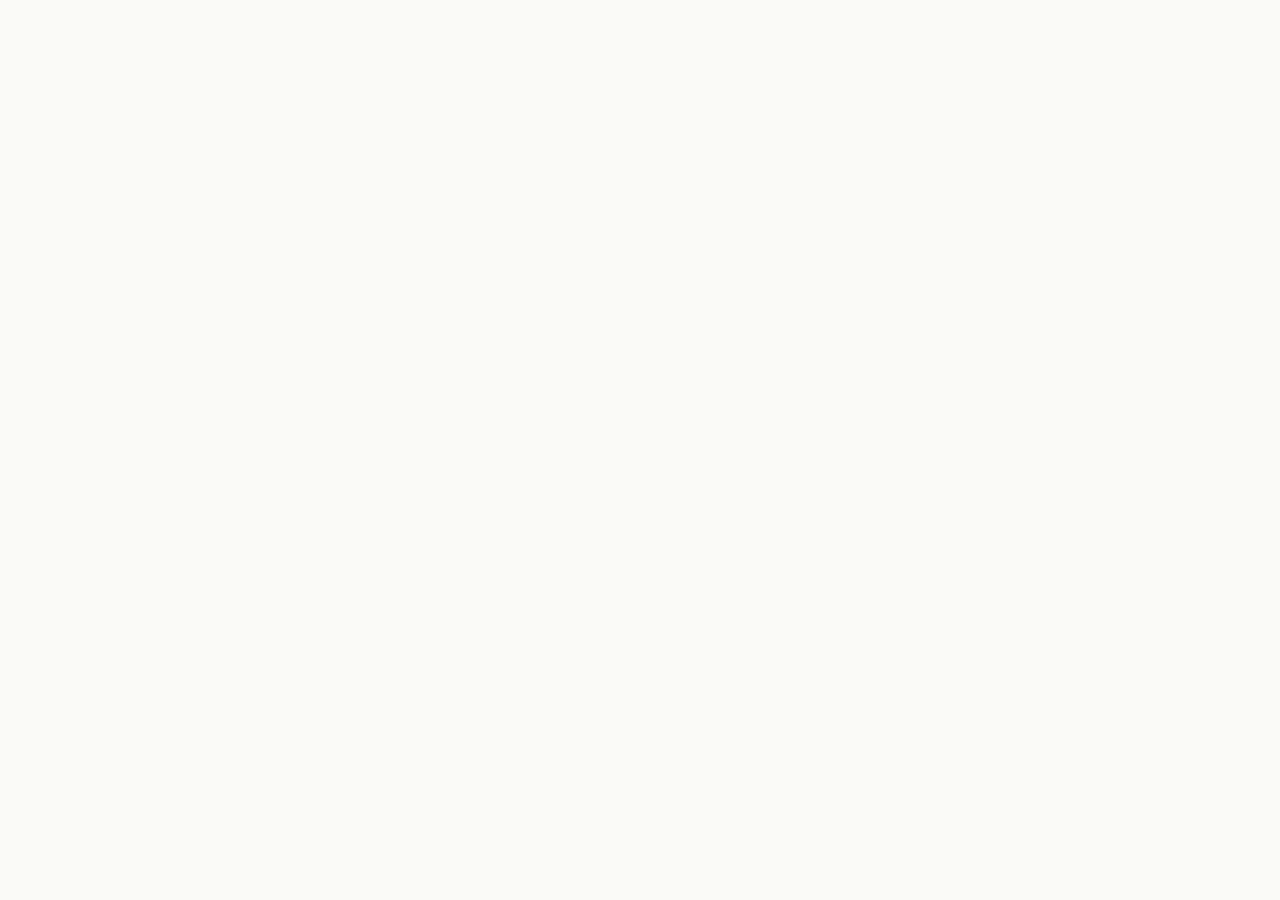
==== commit 95da14d8: "HPを React/JSX ベースの新デザインに刷新 + note RSS連動 - index.html: React + Babel standalone で section JSX を読み込む構成" ====
--- a/index.html
+++ b/index.html
@@ -1,2906 +1,88 @@
 <!DOCTYPE html>
 <html lang="ja">
 <head>
-  <meta charset="UTF-8">
-  <meta name="viewport" content="width=device-width, initial-scale=1.0">
-  <title>Consulting Office YAMADA｜群馬県太田市の経営伴走型コンサル</title>
-  <meta name="description" content="財務×心理で中小企業の意思決定を支援。群馬県太田市の経営コンサルタント山田裕一が、数字と組織の両面から経営課題を解決します。">
-  <link rel="preconnect" href="https://fonts.googleapis.com">
-  <link rel="preconnect" href="https://fonts.gstatic.com" crossorigin>
-  <link href="https://fonts.googleapis.com/css2?family=Noto+Sans+JP:wght@300;400;500;700;900&family=Playfair+Display:wght@500;600;700&display=swap" rel="stylesheet">
-  <style>
-    :root {
-      --color-primary: #0d4a2e;
-      --color-primary-dark: #082a1a;
-      --color-primary-light: #1a6b42;
-      --color-primary-glow: rgba(26, 107, 66, 0.4);
-      --color-accent: #d4af37;
-      --color-accent-light: #f5e6b8;
-      --color-accent-glow: rgba(212, 175, 55, 0.5);
-      --color-text: #1a2e1f;
-      --color-text-light: #4a5d4e;
-      --color-bg: #f5f9f6;
-      --color-bg-warm: #f0f5f1;
-      --color-white: #ffffff;
-      --color-border: #c8dbc8;
-      --gradient-primary: linear-gradient(135deg, #0d4a2e 0%, #1a6b42 50%, #0d4a2e 100%);
-      --gradient-accent: linear-gradient(135deg, #d4af37 0%, #f5e6b8 50%, #d4af37 100%);
-      --gradient-glass: linear-gradient(135deg, rgba(255,255,255,0.1) 0%, rgba(255,255,255,0.05) 100%);
-      --font-display: 'Playfair Display', serif;
-      --font-body: 'Noto Sans JP', sans-serif;
-      --shadow-sm: 0 4px 15px rgba(13, 74, 46, 0.08);
-      --shadow-md: 0 8px 30px rgba(13, 74, 46, 0.12);
-      --shadow-lg: 0 20px 60px rgba(13, 74, 46, 0.15);
-      --shadow-glow: 0 0 40px rgba(212, 175, 55, 0.3);
-    }
-
-    * {
-      margin: 0;
-      padding: 0;
-      box-sizing: border-box;
-    }
-
-    html {
-      scroll-behavior: smooth;
-    }
-
-    body {
-      font-family: var(--font-body);
-      font-size: 16px;
-      line-height: 1.8;
-      color: var(--color-text);
-      background: var(--color-bg);
-      overflow-x: hidden;
-    }
-
-    /* Scroll Animations */
-    .fade-up {
-      opacity: 0;
-      transform: translateY(60px);
-      transition: opacity 1s cubic-bezier(0.16, 1, 0.3, 1), transform 1s cubic-bezier(0.16, 1, 0.3, 1);
-    }
-    .fade-up.visible {
-      opacity: 1;
-      transform: translateY(0);
-    }
-    .fade-left {
-      opacity: 0;
-      transform: translateX(-60px);
-      transition: opacity 1s cubic-bezier(0.16, 1, 0.3, 1), transform 1s cubic-bezier(0.16, 1, 0.3, 1);
-    }
-    .fade-left.visible {
-      opacity: 1;
-      transform: translateX(0);
-    }
-    .fade-right {
-      opacity: 0;
-      transform: translateX(60px);
-      transition: opacity 1s cubic-bezier(0.16, 1, 0.3, 1), transform 1s cubic-bezier(0.16, 1, 0.3, 1);
-    }
-    .fade-right.visible {
-      opacity: 1;
-      transform: translateX(0);
-    }
-    .scale-in {
-      opacity: 0;
-      transform: scale(0.85);
-      transition: opacity 0.8s ease, transform 0.8s cubic-bezier(0.34, 1.56, 0.64, 1);
-    }
-    .scale-in.visible {
-      opacity: 1;
-      transform: scale(1);
-    }
-    .delay-1 { transition-delay: 0.1s; }
-    .delay-2 { transition-delay: 0.2s; }
-    .delay-3 { transition-delay: 0.3s; }
-    .delay-4 { transition-delay: 0.4s; }
-    .delay-5 { transition-delay: 0.5s; }
-
-    /* Header */
-    header {
-      position: fixed;
-      top: 0;
-      left: 0;
-      right: 0;
-      z-index: 1000;
-      padding: 1rem 0;
-      transition: all 0.4s ease;
-    }
-    header.scrolled {
-      background: rgba(255, 255, 255, 0.85);
-      backdrop-filter: blur(20px);
-      -webkit-backdrop-filter: blur(20px);
-      box-shadow: 0 4px 30px rgba(13, 74, 46, 0.1);
-      border-bottom: 1px solid rgba(200, 219, 200, 0.3);
-    }
-    .header-inner {
-      max-width: 1400px;
-      margin: 0 auto;
-      padding: 0 2rem;
-      display: flex;
-      justify-content: space-between;
-      align-items: center;
-    }
-    .logo {
-      display: flex;
-      align-items: center;
-      gap: 0.75rem;
-      text-decoration: none;
-    }
-    .logo-icon-img {
-      width: 44px;
-      height: 44px;
-      object-fit: contain;
-      transition: transform 0.3s ease;
-    }
-    .logo:hover .logo-icon-img {
-      transform: scale(1.05);
-    }
-    .logo-text {
-      font-family: var(--font-display);
-      font-size: 1.2rem;
-      font-weight: 600;
-      color: var(--color-primary);
-      letter-spacing: 0.02em;
-    }
-    header:not(.scrolled) .logo-text {
-      color: var(--color-white);
-    }
-    .logo-text {
-      font-family: var(--font-display);
-      font-size: 1.35rem;
-      font-weight: 600;
-      color: var(--color-primary);
-      letter-spacing: 0.02em;
-    }
-    header:not(.scrolled) .logo-text {
-      color: var(--color-white);
-    }
-    nav {
-      display: flex;
-      gap: 2.5rem;
-    }
-    nav a {
-      color: var(--color-text);
-      text-decoration: none;
-      font-size: 0.9rem;
-      font-weight: 500;
-      position: relative;
-      padding: 0.5rem 0;
-      transition: color 0.3s ease;
-    }
-    header:not(.scrolled) nav a {
-      color: rgba(255, 255, 255, 0.9);
-    }
-    nav a::before {
-      content: '';
-      position: absolute;
-      bottom: 0;
-      left: 50%;
-      width: 0;
-      height: 2px;
-      background: var(--gradient-accent);
-      transform: translateX(-50%);
-      transition: width 0.3s ease;
-    }
-    nav a:hover::before {
-      width: 100%;
-    }
-    nav a:hover {
-      color: var(--color-accent);
-    }
-
-    /* Hero */
-    .hero {
-      min-height: 100vh;
-      display: flex;
-      align-items: center;
-      position: relative;
-      overflow: hidden;
-      background: var(--gradient-primary);
-    }
-    .hero-bg {
-      position: absolute;
-      top: 0;
-      left: 0;
-      right: 0;
-      bottom: 0;
-      z-index: 1;
-    }
-    .hero-bg-image {
-      width: 100%;
-      height: 100%;
-      object-fit: cover;
-      opacity: 0.15;
-      filter: saturate(0.8);
-    }
-    .hero-bg-overlay {
-      position: absolute;
-      top: 0;
-      left: 0;
-      right: 0;
-      bottom: 0;
-      background: linear-gradient(135deg, rgba(13, 74, 46, 0.95) 0%, rgba(8, 42, 26, 0.98) 100%);
-    }
-
-    /* Particles */
-    .particles {
-      position: absolute;
-      top: 0;
-      left: 0;
-      right: 0;
-      bottom: 0;
-      z-index: 2;
-      overflow: hidden;
-      pointer-events: none;
-    }
-    .particle {
-      position: absolute;
-      width: 4px;
-      height: 4px;
-      background: var(--color-accent);
-      border-radius: 50%;
-      opacity: 0;
-      animation: particle-float 15s ease-in-out infinite;
-    }
-    .particle:nth-child(1) { left: 10%; animation-delay: 0s; }
-    .particle:nth-child(2) { left: 20%; animation-delay: 2s; }
-    .particle:nth-child(3) { left: 30%; animation-delay: 4s; }
-    .particle:nth-child(4) { left: 40%; animation-delay: 1s; }
-    .particle:nth-child(5) { left: 50%; animation-delay: 3s; }
-    .particle:nth-child(6) { left: 60%; animation-delay: 5s; }
-    .particle:nth-child(7) { left: 70%; animation-delay: 2.5s; }
-    .particle:nth-child(8) { left: 80%; animation-delay: 4.5s; }
-    .particle:nth-child(9) { left: 90%; animation-delay: 1.5s; }
-    .particle:nth-child(10) { left: 15%; animation-delay: 3.5s; }
-    .particle:nth-child(11) { left: 25%; animation-delay: 0.5s; }
-    .particle:nth-child(12) { left: 75%; animation-delay: 2.2s; }
-    @keyframes particle-float {
-      0% { transform: translateY(100vh) scale(0); opacity: 0; }
-      10% { opacity: 0.6; }
-      90% { opacity: 0.6; }
-      100% { transform: translateY(-100vh) scale(1); opacity: 0; }
-    }
-
-    /* Floating Shapes */
-    .hero-shapes {
-      position: absolute;
-      top: 0;
-      left: 0;
-      right: 0;
-      bottom: 0;
-      z-index: 2;
-      overflow: hidden;
-      pointer-events: none;
-    }
-    .shape {
-      position: absolute;
-      border-radius: 50%;
-      border: 1px solid rgba(212, 175, 55, 0.2);
-      animation: shape-float 25s ease-in-out infinite;
-    }
-    .shape-1 { width: 500px; height: 500px; top: -150px; right: -150px; animation-delay: 0s; }
-    .shape-2 { width: 350px; height: 350px; bottom: -100px; left: -100px; animation-delay: -8s; }
-    .shape-3 { width: 250px; height: 250px; top: 35%; right: 15%; animation-delay: -16s; background: rgba(212, 175, 55, 0.03); }
-    .shape-4 { width: 150px; height: 150px; top: 60%; left: 10%; animation-delay: -12s; background: rgba(212, 175, 55, 0.05); }
-    @keyframes shape-float {
-      0%, 100% { transform: translate(0, 0) rotate(0deg) scale(1); }
-      25% { transform: translate(30px, -30px) rotate(90deg) scale(1.05); }
-      50% { transform: translate(0, -50px) rotate(180deg) scale(1); }
-      75% { transform: translate(-30px, -25px) rotate(270deg) scale(0.95); }
-    }
-
-    .hero-content {
-      position: relative;
-      z-index: 3;
-      max-width: 1400px;
-      margin: 0 auto;
-      padding: 7rem 2rem 6rem;
-      display: grid;
-      grid-template-columns: 1fr 1.1fr;
-      gap: 4rem;
-      align-items: center;
-    }
-    
-    /* Hero Profile */
-    .hero-profile {
-      display: flex;
-      flex-direction: column;
-      align-items: center;
-    }
-    .hero-profile-image {
-      width: 280px;
-      height: 280px;
-      border-radius: 50%;
-      overflow: hidden;
-      border: 4px solid rgba(212, 175, 55, 0.5);
-      box-shadow: 0 20px 60px rgba(0, 0, 0, 0.3), 0 0 60px rgba(212, 175, 55, 0.2);
-      margin-bottom: 2rem;
-      position: relative;
-    }
-    .hero-profile-image::before {
-      content: '';
-      position: absolute;
-      top: -4px;
-      left: -4px;
-      right: -4px;
-      bottom: -4px;
-      border-radius: 50%;
-      background: var(--gradient-accent);
-      z-index: -1;
-      opacity: 0.5;
-    }
-    .hero-profile-image img {
-      width: 100%;
-      height: 100%;
-      object-fit: cover;
-      object-position: center top;
-    }
-    .hero-profile-placeholder {
-      width: 100%;
-      height: 100%;
-      background: rgba(255, 255, 255, 0.1);
-      display: flex;
-      flex-direction: column;
-      align-items: center;
-      justify-content: center;
-      color: rgba(255, 255, 255, 0.6);
-    }
-    .hero-profile-placeholder svg {
-      width: 80px;
-      height: 80px;
-      stroke: currentColor;
-      stroke-width: 1;
-      fill: none;
-      margin-bottom: 0.5rem;
-    }
-    .hero-profile-placeholder span {
-      font-size: 0.8rem;
-    }
-    .hero-profile-name {
-      font-size: 1.5rem;
-      font-weight: 700;
-      color: var(--color-white);
-      margin-bottom: 0.25rem;
-    }
-    .hero-profile-title {
-      font-family: var(--font-display);
-      font-size: 1rem;
-      color: rgba(255, 255, 255, 0.7);
-      margin-bottom: 1rem;
-    }
-    .hero-profile-badges {
-      display: flex;
-      gap: 0.75rem;
-      flex-wrap: wrap;
-      justify-content: center;
-    }
-    .hero-badge {
-      background: rgba(212, 175, 55, 0.2);
-      border: 1px solid rgba(212, 175, 55, 0.4);
-      color: var(--color-accent);
-      font-size: 0.8rem;
-      font-weight: 600;
-      padding: 0.4rem 1rem;
-      border-radius: 100px;
-    }
-    .hero-text h1 {
-      font-family: var(--font-body);
-      font-size: 3.25rem;
-      font-weight: 900;
-      color: var(--color-white);
-      line-height: 1.35;
-      margin-bottom: 1.75rem;
-      letter-spacing: -0.02em;
-    }
-    .hero-text h1 .accent {
-      background: var(--gradient-accent);
-      -webkit-background-clip: text;
-      -webkit-text-fill-color: transparent;
-      background-clip: text;
-    }
-    .hero-text h1 .line {
-      display: block;
-    }
-    .hero-text .lead {
-      font-size: 1.15rem;
-      color: rgba(255, 255, 255, 0.85);
-      margin-bottom: 2.5rem;
-      line-height: 2;
-      font-weight: 300;
-    }
-    .hero-cta {
-      display: flex;
-      gap: 1.25rem;
-      flex-wrap: wrap;
-    }
-
-    /* Buttons */
-    .btn-primary {
-      display: inline-flex;
-      align-items: center;
-      gap: 0.75rem;
-      background: var(--gradient-accent);
-      background-size: 200% 100%;
-      color: var(--color-primary-dark);
-      padding: 1.15rem 2.25rem;
-      border-radius: 100px;
-      text-decoration: none;
-      font-weight: 700;
-      font-size: 0.95rem;
-      transition: all 0.4s ease;
-      position: relative;
-      overflow: hidden;
-      box-shadow: 0 4px 20px rgba(212, 175, 55, 0.3);
-    }
-    .btn-primary::before {
-      content: '';
-      position: absolute;
-      top: 0;
-      left: -100%;
-      width: 100%;
-      height: 100%;
-      background: linear-gradient(90deg, transparent, rgba(255,255,255,0.4), transparent);
-      transition: left 0.6s ease;
-    }
-    .btn-primary:hover {
-      background-position: 100% 0;
-      transform: translateY(-3px);
-      box-shadow: 0 8px 35px rgba(212, 175, 55, 0.5);
-    }
-    .btn-primary:hover::before {
-      left: 100%;
-    }
-    .btn-primary svg {
-      width: 18px;
-      height: 18px;
-      stroke: currentColor;
-      stroke-width: 2.5;
-      fill: none;
-      transition: transform 0.3s ease;
-    }
-    .btn-primary:hover svg {
-      transform: translateX(4px);
-    }
-    .btn-secondary {
-      display: inline-flex;
-      align-items: center;
-      gap: 0.5rem;
-      background: rgba(255, 255, 255, 0.1);
-      backdrop-filter: blur(10px);
-      color: var(--color-white);
-      padding: 1.15rem 2.25rem;
-      border-radius: 100px;
-      text-decoration: none;
-      font-weight: 500;
-      font-size: 0.95rem;
-      border: 1px solid rgba(255, 255, 255, 0.2);
-      transition: all 0.3s ease;
-    }
-    .btn-secondary:hover {
-      background: rgba(255, 255, 255, 0.2);
-      border-color: rgba(255, 255, 255, 0.4);
-      transform: translateY(-2px);
-    }
-
-    /* Hero Stats - Glass Cards */
-    .hero-stats {
-      display: flex;
-      flex-direction: column;
-      gap: 1.5rem;
-    }
-    .stat-card {
-      background: rgba(255, 255, 255, 0.08);
-      backdrop-filter: blur(20px);
-      -webkit-backdrop-filter: blur(20px);
-      border: 1px solid rgba(255, 255, 255, 0.15);
-      border-radius: 24px;
-      padding: 2rem 2.5rem;
-      display: flex;
-      align-items: center;
-      gap: 2rem;
-      transition: all 0.4s cubic-bezier(0.34, 1.56, 0.64, 1);
-      position: relative;
-      overflow: hidden;
-    }
-    .stat-card::before {
-      content: '';
-      position: absolute;
-      top: 0;
-      left: 0;
-      right: 0;
-      bottom: 0;
-      background: linear-gradient(135deg, rgba(212, 175, 55, 0.1) 0%, transparent 50%);
-      opacity: 0;
-      transition: opacity 0.4s ease;
-    }
-    .stat-card:hover {
-      transform: translateX(-10px) scale(1.02);
-      border-color: rgba(212, 175, 55, 0.3);
-      box-shadow: 0 20px 50px rgba(0, 0, 0, 0.2);
-    }
-    .stat-card:hover::before {
-      opacity: 1;
-    }
-    .stat-icon {
-      width: 60px;
-      height: 60px;
-      background: rgba(212, 175, 55, 0.15);
-      border-radius: 16px;
-      display: flex;
-      align-items: center;
-      justify-content: center;
-      flex-shrink: 0;
-    }
-    .stat-icon svg {
-      width: 28px;
-      height: 28px;
-      stroke: var(--color-accent);
-      stroke-width: 1.5;
-      fill: none;
-    }
-    .stat-content {
-      flex: 1;
-    }
-    .stat-number {
-      font-family: var(--font-display);
-      font-size: 2.75rem;
-      font-weight: 700;
-      color: var(--color-accent);
-      line-height: 1;
-      margin-bottom: 0.25rem;
-    }
-    .stat-number .unit {
-      font-size: 1.25rem;
-      opacity: 0.8;
-    }
-    .stat-label {
-      font-size: 0.9rem;
-      color: rgba(255, 255, 255, 0.7);
-      font-weight: 300;
-    }
-
-    /* Wave Separator */
-    .wave-separator {
-      position: relative;
-      height: 150px;
-      overflow: hidden;
-      margin-top: -150px;
-      z-index: 4;
-    }
-    .wave-separator svg {
-      position: absolute;
-      bottom: 0;
-      width: 100%;
-      height: 150px;
-    }
-    .wave-separator .wave-fill {
-      fill: var(--color-white);
-    }
-
-    /* Section Common */
-    section {
-      padding: 7rem 0;
-      position: relative;
-    }
-    .section-inner {
-      max-width: 1400px;
-      margin: 0 auto;
-      padding: 0 2rem;
-    }
-    .section-header {
-      text-align: center;
-      margin-bottom: 5rem;
-    }
-    .section-tag {
-      display: inline-flex;
-      align-items: center;
-      gap: 0.75rem;
-      font-family: var(--font-display);
-      font-size: 0.9rem;
-      font-weight: 600;
-      color: var(--color-primary-light);
-      letter-spacing: 0.2em;
-      margin-bottom: 1.25rem;
-    }
-    .section-tag::before,
-    .section-tag::after {
-      content: '';
-      width: 30px;
-      height: 1px;
-      background: var(--gradient-accent);
-    }
-    .section-title {
-      font-family: var(--font-body);
-      font-size: 2.5rem;
-      font-weight: 900;
-      color: var(--color-primary);
-      margin-bottom: 1.25rem;
-      letter-spacing: -0.02em;
-    }
-    .section-desc {
-      font-size: 1.05rem;
-      color: var(--color-text-light);
-      max-width: 650px;
-      margin: 0 auto;
-      font-weight: 300;
-    }
-
-    /* Features */
-    .features {
-      background: var(--color-white);
-      position: relative;
-      overflow: hidden;
-    }
-    .features::before {
-      content: '';
-      position: absolute;
-      top: 0;
-      right: -10%;
-      width: 50%;
-      height: 100%;
-      background: url('https://images.unsplash.com/photo-1454165804606-c3d57bc86b40?w=800&q=80') center/cover no-repeat;
-      opacity: 0.04;
-      pointer-events: none;
-    }
-    .features-grid {
-      display: grid;
-      grid-template-columns: repeat(4, 1fr);
-      gap: 2rem;
-    }
-    .feature-card {
-      background: var(--color-bg);
-      border-radius: 24px;
-      padding: 2.75rem 2rem;
-      text-align: center;
-      position: relative;
-      overflow: hidden;
-      transition: all 0.5s cubic-bezier(0.34, 1.56, 0.64, 1);
-      border: 1px solid transparent;
-    }
-    .feature-card::before {
-      content: '';
-      position: absolute;
-      top: 0;
-      left: 0;
-      right: 0;
-      height: 4px;
-      background: var(--gradient-accent);
-      transform: scaleX(0);
-      transform-origin: left;
-      transition: transform 0.4s ease;
-    }
-    .feature-card::after {
-      content: '';
-      position: absolute;
-      top: 0;
-      left: 0;
-      right: 0;
-      bottom: 0;
-      background: radial-gradient(circle at 50% 0%, rgba(212, 175, 55, 0.1) 0%, transparent 70%);
-      opacity: 0;
-      transition: opacity 0.4s ease;
-    }
-    .feature-card:hover {
-      transform: translateY(-12px);
-      box-shadow: var(--shadow-lg);
-      border-color: rgba(212, 175, 55, 0.2);
-    }
-    .feature-card:hover::before {
-      transform: scaleX(1);
-    }
-    .feature-card:hover::after {
-      opacity: 1;
-    }
-    .feature-icon {
-      width: 80px;
-      height: 80px;
-      background: var(--gradient-primary);
-      border-radius: 20px;
-      display: flex;
-      align-items: center;
-      justify-content: center;
-      margin: 0 auto 1.75rem;
-      position: relative;
-      z-index: 1;
-      transition: all 0.4s ease;
-      box-shadow: 0 8px 25px rgba(13, 74, 46, 0.2);
-    }
-    .feature-card:hover .feature-icon {
-      transform: scale(1.1) rotate(5deg);
-      box-shadow: 0 12px 35px rgba(13, 74, 46, 0.3);
-    }
-    .feature-icon svg {
-      width: 36px;
-      height: 36px;
-      stroke: var(--color-accent);
-      stroke-width: 1.5;
-      fill: none;
-    }
-    .feature-card h3 {
-      font-size: 1.2rem;
-      font-weight: 700;
-      color: var(--color-primary);
-      margin-bottom: 0.85rem;
-      position: relative;
-      z-index: 1;
-    }
-    .feature-card p {
-      font-size: 0.9rem;
-      color: var(--color-text-light);
-      line-height: 1.8;
-      position: relative;
-      z-index: 1;
-    }
-
-    /* 405事業セクション */
-    .business-405 {
-      background: var(--gradient-primary);
-      color: var(--color-white);
-      position: relative;
-      overflow: hidden;
-    }
-    .business-405::before {
-      content: '';
-      position: absolute;
-      top: 0;
-      left: 0;
-      right: 0;
-      bottom: 0;
-      background: url("data:image/svg+xml,%3Csvg width='60' height='60' viewBox='0 0 60 60' xmlns='http://www.w3.org/2000/svg'%3E%3Cg fill='none' fill-rule='evenodd'%3E%3Cg fill='%23d4af37' fill-opacity='0.03'%3E%3Cpath d='M36 34v-4h-2v4h-4v2h4v4h2v-4h4v-2h-4zm0-30V0h-2v4h-4v2h4v4h2V6h4V4h-4zM6 34v-4H4v4H0v2h4v4h2v-4h4v-2H6zM6 4V0H4v4H0v2h4v4h2V6h4V4H6z'/%3E%3C/g%3E%3C/g%3E%3C/svg%3E");
-    }
-    .business-405 .section-tag {
-      color: var(--color-accent);
-    }
-    .business-405 .section-tag::before,
-    .business-405 .section-tag::after {
-      background: var(--color-accent);
-    }
-    .business-405 .section-title {
-      color: var(--color-white);
-    }
-    .business-405 .section-desc {
-      color: rgba(255, 255, 255, 0.8);
-    }
-    .business-405-content {
-      display: grid;
-      grid-template-columns: 1fr 1fr;
-      gap: 5rem;
-      align-items: center;
-      position: relative;
-      z-index: 1;
-    }
-    .business-405-text h3 {
-      font-size: 1.75rem;
-      font-weight: 700;
-      margin-bottom: 1.75rem;
-      background: var(--gradient-accent);
-      -webkit-background-clip: text;
-      -webkit-text-fill-color: transparent;
-      background-clip: text;
-    }
-    .business-405-text p {
-      font-size: 1rem;
-      line-height: 2;
-      color: rgba(255, 255, 255, 0.9);
-      margin-bottom: 1.5rem;
-      font-weight: 300;
-    }
-    .business-405-text strong {
-      color: var(--color-accent);
-      font-weight: 700;
-    }
-    .business-405-features {
-      display: grid;
-      grid-template-columns: 1fr 1fr;
-      gap: 1.25rem;
-      margin-top: 2.5rem;
-    }
-    .business-405-feature {
-      background: rgba(255, 255, 255, 0.08);
-      backdrop-filter: blur(10px);
-      border: 1px solid rgba(255, 255, 255, 0.1);
-      border-radius: 16px;
-      padding: 1.25rem 1.5rem;
-      display: flex;
-      align-items: center;
-      gap: 1rem;
-      transition: all 0.3s ease;
-    }
-    .business-405-feature:hover {
-      background: rgba(255, 255, 255, 0.12);
-      transform: translateY(-3px);
-      border-color: rgba(212, 175, 55, 0.3);
-    }
-    .business-405-feature svg {
-      width: 22px;
-      height: 22px;
-      stroke: var(--color-accent);
-      stroke-width: 2.5;
-      fill: none;
-      flex-shrink: 0;
-    }
-    .business-405-feature span {
-      font-size: 0.95rem;
-      font-weight: 500;
-    }
-    .business-405-industries {
-      background: rgba(255, 255, 255, 0.06);
-      backdrop-filter: blur(20px);
-      border: 1px solid rgba(255, 255, 255, 0.1);
-      border-radius: 28px;
-      padding: 3rem;
-    }
-    .business-405-industries h4 {
-      font-size: 1.15rem;
-      font-weight: 600;
-      color: var(--color-accent);
-      margin-bottom: 2rem;
-      text-align: center;
-    }
-    .business-405-image {
-      margin-top: 2rem;
-      border-radius: 16px;
-      overflow: hidden;
-      box-shadow: 0 20px 50px rgba(0, 0, 0, 0.3);
-    }
-    .business-405-image img {
-      width: 100%;
-      height: 200px;
-      object-fit: cover;
-      display: block;
-    }
-    .industry-tags {
-      display: flex;
-      flex-wrap: wrap;
-      gap: 0.85rem;
-      justify-content: center;
-    }
-    .industry-tag {
-      background: rgba(255, 255, 255, 0.08);
-      border: 1px solid rgba(255, 255, 255, 0.15);
-      border-radius: 100px;
-      padding: 0.6rem 1.25rem;
-      font-size: 0.85rem;
-      font-weight: 400;
-      transition: all 0.3s ease;
-    }
-    .industry-tag:hover {
-      background: rgba(212, 175, 55, 0.15);
-      border-color: var(--color-accent);
-      transform: translateY(-2px);
-    }
-
-    /* 財務研修セクション */
-    .seminar {
-      background: var(--color-bg-warm);
-      position: relative;
-    }
-    .seminar::before {
-      content: '';
-      position: absolute;
-      top: 0;
-      right: 0;
-      width: 50%;
-      height: 100%;
-      background: radial-gradient(circle at 80% 50%, rgba(212, 175, 55, 0.08) 0%, transparent 60%);
-      pointer-events: none;
-    }
-    .seminar-content {
-      display: grid;
-      grid-template-columns: 1fr 1.3fr;
-      gap: 5rem;
-      align-items: start;
-      position: relative;
-      z-index: 1;
-    }
-    .seminar-info h3 {
-      font-size: 1.75rem;
-      font-weight: 700;
-      color: var(--color-primary);
-      margin-bottom: 1.5rem;
-    }
-    .seminar-info p {
-      font-size: 1rem;
-      color: var(--color-text);
-      line-height: 2;
-      margin-bottom: 1.5rem;
-      font-weight: 300;
-    }
-    .seminar-recent {
-      background: var(--color-white);
-      border-radius: 20px;
-      padding: 2rem;
-      margin-top: 2.5rem;
-      box-shadow: var(--shadow-sm);
-      border: 1px solid var(--color-border);
-    }
-    .seminar-recent h4 {
-      font-size: 0.95rem;
-      font-weight: 700;
-      color: var(--color-primary-light);
-      margin-bottom: 1.25rem;
-      display: flex;
-      align-items: center;
-      gap: 0.5rem;
-    }
-    .seminar-recent h4::before {
-      content: '';
-      width: 4px;
-      height: 20px;
-      background: var(--gradient-accent);
-      border-radius: 2px;
-    }
-    .seminar-recent ul {
-      list-style: none;
-    }
-    .seminar-recent li {
-      padding: 0.75rem 0;
-      font-size: 0.95rem;
-      color: var(--color-text);
-      display: flex;
-      align-items: center;
-      gap: 0.75rem;
-      border-bottom: 1px solid var(--color-border);
-    }
-    .seminar-recent li:last-child {
-      border-bottom: none;
-    }
-    .seminar-recent li::before {
-      content: '';
-      width: 8px;
-      height: 8px;
-      background: var(--color-accent);
-      border-radius: 50%;
-      flex-shrink: 0;
-    }
-    .seminar-image {
-      margin-top: 2rem;
-      border-radius: 16px;
-      overflow: hidden;
-      box-shadow: var(--shadow-md);
-    }
-    .seminar-image img {
-      width: 100%;
-      height: 180px;
-      object-fit: cover;
-      display: block;
-    }
-
-    /* Testimonial Slider */
-    .testimonial-slider {
-      position: relative;
-      overflow: hidden;
-    }
-    .testimonial-track {
-      display: flex;
-      transition: transform 0.6s cubic-bezier(0.16, 1, 0.3, 1);
-    }
-    .testimonial-card {
-      min-width: 100%;
-      padding: 0 0.75rem;
-      box-sizing: border-box;
-    }
-    .testimonial-inner {
-      background: var(--color-white);
-      border-radius: 28px;
-      padding: 3rem;
-      box-shadow: var(--shadow-md);
-      position: relative;
-      border: 1px solid var(--color-border);
-      overflow: hidden;
-    }
-    .testimonial-inner::before {
-      content: '';
-      position: absolute;
-      top: 0;
-      left: 0;
-      width: 100%;
-      height: 4px;
-      background: var(--gradient-primary);
-    }
-    .testimonial-quote {
-      font-size: 4rem;
-      background: var(--gradient-accent);
-      -webkit-background-clip: text;
-      -webkit-text-fill-color: transparent;
-      background-clip: text;
-      opacity: 0.5;
-      position: absolute;
-      top: 1.5rem;
-      left: 2rem;
-      font-family: var(--font-display);
-    }
-    .testimonial-inner p {
-      font-size: 1.1rem;
-      color: var(--color-text);
-      line-height: 2;
-      padding-left: 2rem;
-      border-left: 3px solid var(--color-primary-light);
-      margin-bottom: 2rem;
-      margin-top: 2rem;
-      font-weight: 300;
-    }
-    .testimonial-category {
-      display: inline-flex;
-      align-items: center;
-      gap: 0.5rem;
-      background: var(--color-bg);
-      color: var(--color-primary);
-      font-size: 0.85rem;
-      font-weight: 600;
-      padding: 0.5rem 1rem;
-      border-radius: 100px;
-    }
-    .testimonial-category::before {
-      content: '';
-      width: 8px;
-      height: 8px;
-      background: var(--gradient-accent);
-      border-radius: 50%;
-    }
-    .slider-controls {
-      display: flex;
-      justify-content: center;
-      gap: 1rem;
-      margin-top: 2.5rem;
-    }
-    .slider-btn {
-      width: 54px;
-      height: 54px;
-      border-radius: 50%;
-      border: 2px solid var(--color-primary);
-      background: transparent;
-      cursor: pointer;
-      display: flex;
-      align-items: center;
-      justify-content: center;
-      transition: all 0.3s ease;
-    }
-    .slider-btn:hover {
-      background: var(--color-primary);
-      transform: scale(1.1);
-    }
-    .slider-btn svg {
-      width: 20px;
-      height: 20px;
-      stroke: var(--color-primary);
-      stroke-width: 2;
-      fill: none;
-      transition: stroke 0.3s ease;
-    }
-    .slider-btn:hover svg {
-      stroke: var(--color-white);
-    }
-    .slider-dots {
-      display: flex;
-      justify-content: center;
-      gap: 0.6rem;
-      margin-top: 2rem;
-    }
-    .slider-dot {
-      width: 12px;
-      height: 12px;
-      border-radius: 50%;
-      background: var(--color-border);
-      border: none;
-      cursor: pointer;
-      transition: all 0.3s ease;
-    }
-    .slider-dot.active {
-      background: var(--gradient-primary);
-      transform: scale(1.3);
-      box-shadow: 0 0 10px rgba(13, 74, 46, 0.3);
-    }
-
-    /* About */
-    .about {
-      background: var(--color-white);
-      position: relative;
-      overflow: hidden;
-    }
-    .about::before {
-      content: '';
-      position: absolute;
-      bottom: 0;
-      left: 0;
-      width: 40%;
-      height: 60%;
-      background: radial-gradient(circle at 20% 80%, rgba(13, 74, 46, 0.05) 0%, transparent 60%);
-      pointer-events: none;
-    }
-    .about-content {
-      display: grid;
-      grid-template-columns: 1fr 1.3fr;
-      gap: 5rem;
-      align-items: center;
-      position: relative;
-      z-index: 1;
-    }
-    .about-image {
-      position: relative;
-    }
-    .about-image-frame {
-      position: relative;
-      border-radius: 28px;
-      overflow: hidden;
-      box-shadow: var(--shadow-lg);
-    }
-    .about-image-decoration {
-      position: absolute;
-      top: -30px;
-      left: -30px;
-      right: 30px;
-      bottom: 30px;
-      border: 2px solid var(--color-primary-light);
-      border-radius: 28px;
-      z-index: -1;
-    }
-    .about-image-accent {
-      position: absolute;
-      bottom: -20px;
-      right: -20px;
-      width: 120px;
-      height: 120px;
-      background: var(--gradient-accent);
-      border-radius: 24px;
-      z-index: -1;
-      opacity: 0.3;
-    }
-    .profile-image-container {
-      background: linear-gradient(135deg, var(--color-bg) 0%, var(--color-bg-warm) 100%);
-      padding: 2rem;
-    }
-    .profile-image-placeholder {
-      width: 100%;
-      height: 420px;
-      background: var(--gradient-primary);
-      border-radius: 16px;
-      display: flex;
-      flex-direction: column;
-      align-items: center;
-      justify-content: center;
-      color: var(--color-accent-light);
-    }
-    .profile-image-placeholder svg {
-      width: 90px;
-      height: 90px;
-      stroke: currentColor;
-      stroke-width: 1;
-      fill: none;
-      margin-bottom: 1.25rem;
-      opacity: 0.7;
-    }
-    .profile-image-placeholder span {
-      font-size: 0.9rem;
-      opacity: 0.6;
-    }
-    .profile-image {
-      width: 100%;
-      height: 420px;
-      object-fit: cover;
-      object-position: center top;
-      border-radius: 16px;
-    }
-    .profile-info {
-      padding: 2rem;
-      background: var(--color-white);
-      text-align: center;
-    }
-    .profile-name {
-      font-size: 1.5rem;
-      font-weight: 900;
-      color: var(--color-primary);
-      margin-bottom: 0.25rem;
-    }
-    .profile-title {
-      font-family: var(--font-display);
-      font-size: 1rem;
-      color: var(--color-text-light);
-      margin-bottom: 1rem;
-      font-weight: 400;
-    }
-    .profile-badges {
-      display: flex;
-      gap: 0.75rem;
-      justify-content: center;
-      flex-wrap: wrap;
-    }
-    .badge {
-      background: var(--gradient-primary);
-      color: var(--color-white);
-      font-size: 0.8rem;
-      font-weight: 600;
-      padding: 0.4rem 1rem;
-      border-radius: 100px;
-    }
-    .about-text h3 {
-      font-size: 2rem;
-      font-weight: 900;
-      color: var(--color-primary);
-      margin-bottom: 2rem;
-      line-height: 1.5;
-    }
-    .about-text p {
-      font-size: 1rem;
-      color: var(--color-text);
-      margin-bottom: 1.5rem;
-      line-height: 2;
-      font-weight: 300;
-    }
-    .about-philosophy {
-      background: var(--color-bg-warm);
-      border-radius: 20px;
-      padding: 2rem;
-      margin-top: 2.5rem;
-      position: relative;
-      overflow: hidden;
-    }
-    .about-philosophy::before {
-      content: '';
-      position: absolute;
-      left: 0;
-      top: 0;
-      bottom: 0;
-      width: 4px;
-      background: var(--gradient-accent);
-    }
-    .about-philosophy p {
-      font-style: italic;
-      color: var(--color-primary);
-      margin: 0;
-      font-size: 1.05rem;
-    }
-
-    /* Service */
-    .service {
-      background: linear-gradient(180deg, var(--color-bg-warm) 0%, var(--color-bg) 100%);
-      position: relative;
-      overflow: hidden;
-    }
-    .service::before {
-      content: '';
-      position: absolute;
-      bottom: 0;
-      left: -5%;
-      width: 40%;
-      height: 80%;
-      background: url('https://images.unsplash.com/photo-1507003211169-0a1dd7228f2d?w=600&q=80') center/cover no-repeat;
-      opacity: 0.05;
-      pointer-events: none;
-      border-radius: 50%;
-      filter: blur(2px);
-    }
-    .service-card {
-      background: var(--color-white);
-      border-radius: 32px;
-      overflow: hidden;
-      box-shadow: var(--shadow-lg);
-      display: grid;
-      grid-template-columns: 1.1fr 0.9fr;
-      border: 1px solid var(--color-border);
-    }
-    .service-info {
-      padding: 4rem;
-    }
-    .service-info h3 {
-      font-size: 1.75rem;
-      font-weight: 900;
-      color: var(--color-primary);
-      margin-bottom: 1.25rem;
-    }
-    .service-info > p {
-      font-size: 1rem;
-      color: var(--color-text);
-      line-height: 2;
-      margin-bottom: 2.5rem;
-      font-weight: 300;
-    }
-    .service-price {
-      background: var(--color-bg);
-      border-radius: 20px;
-      padding: 2rem;
-      margin-bottom: 2.5rem;
-      position: relative;
-      overflow: hidden;
-    }
-    .service-price::before {
-      content: '';
-      position: absolute;
-      top: 0;
-      right: 0;
-      width: 100px;
-      height: 100px;
-      background: radial-gradient(circle, rgba(212, 175, 55, 0.15) 0%, transparent 70%);
-    }
-    .price-label {
-      font-size: 0.9rem;
-      color: var(--color-text-light);
-      margin-bottom: 0.5rem;
-      font-weight: 500;
-    }
-    .price-value {
-      font-family: var(--font-display);
-      font-size: 3rem;
-      font-weight: 700;
-      color: var(--color-primary);
-      position: relative;
-      z-index: 1;
-    }
-    .price-value .unit {
-      font-size: 1rem;
-      font-family: var(--font-body);
-      color: var(--color-text-light);
-      font-weight: 400;
-    }
-    .service-features {
-      display: grid;
-      grid-template-columns: 1fr 1fr;
-      gap: 1.25rem;
-    }
-    .service-feature-item {
-      display: flex;
-      align-items: center;
-      gap: 0.75rem;
-      font-size: 0.95rem;
-      color: var(--color-text);
-    }
-    .service-feature-icon {
-      width: 28px;
-      height: 28px;
-      background: var(--gradient-primary);
-      border-radius: 50%;
-      display: flex;
-      align-items: center;
-      justify-content: center;
-      flex-shrink: 0;
-    }
-    .service-feature-icon svg {
-      width: 14px;
-      height: 14px;
-      stroke: var(--color-accent);
-      stroke-width: 2.5;
-      fill: none;
-    }
-    .service-target {
-      background: var(--gradient-primary);
-      color: var(--color-white);
-      padding: 4rem;
-      display: flex;
-      flex-direction: column;
-      justify-content: center;
-      position: relative;
-      overflow: hidden;
-    }
-    .service-target::before {
-      content: '';
-      position: absolute;
-      top: 0;
-      left: 0;
-      right: 0;
-      bottom: 0;
-      background: url("data:image/svg+xml,%3Csvg width='60' height='60' viewBox='0 0 60 60' xmlns='http://www.w3.org/2000/svg'%3E%3Cg fill='none' fill-rule='evenodd'%3E%3Cg fill='%23ffffff' fill-opacity='0.03'%3E%3Cpath d='M36 34v-4h-2v4h-4v2h4v4h2v-4h4v-2h-4zm0-30V0h-2v4h-4v2h4v4h2V6h4V4h-4zM6 34v-4H4v4H0v2h4v4h2v-4h4v-2H6zM6 4V0H4v4H0v2h4v4h2V6h4V4H6z'/%3E%3C/g%3E%3C/g%3E%3C/svg%3E");
-    }
-    .service-target h4 {
-      font-size: 1.25rem;
-      font-weight: 700;
-      color: var(--color-accent);
-      margin-bottom: 2rem;
-      position: relative;
-      z-index: 1;
-    }
-    .target-list {
-      list-style: none;
-      position: relative;
-      z-index: 1;
-    }
-    .target-list li {
-      padding: 1rem 0;
-      border-bottom: 1px solid rgba(255, 255, 255, 0.1);
-      font-size: 1rem;
-      display: flex;
-      align-items: center;
-      gap: 1rem;
-      font-weight: 300;
-    }
-    .target-list li::before {
-      content: '✓';
-      color: var(--color-accent);
-      font-weight: 700;
-      font-size: 1.1rem;
-    }
-    .target-list li:last-child {
-      border-bottom: none;
-    }
-
-    /* Flow */
-    .flow {
-      background: var(--color-white);
-      position: relative;
-      overflow: hidden;
-    }
-    .flow::before {
-      content: '';
-      position: absolute;
-      top: 50%;
-      left: 50%;
-      width: 600px;
-      height: 600px;
-      background: radial-gradient(circle, rgba(212, 175, 55, 0.05) 0%, transparent 70%);
-      transform: translate(-50%, -50%);
-      pointer-events: none;
-    }
-    .flow::after {
-      content: '';
-      position: absolute;
-      top: 10%;
-      right: -5%;
-      width: 300px;
-      height: 400px;
-      background: url('https://images.unsplash.com/photo-1460925895917-afdab827c52f?w=400&q=80') center/cover no-repeat;
-      opacity: 0.04;
-      pointer-events: none;
-      border-radius: 20px;
-    }
-    .flow-timeline {
-      position: relative;
-      max-width: 900px;
-      margin: 0 auto;
-    }
-    .flow-timeline::before {
-      content: '';
-      position: absolute;
-      left: 40px;
-      top: 0;
-      bottom: 0;
-      width: 3px;
-      background: linear-gradient(to bottom, var(--color-accent), var(--color-primary-light), var(--color-primary));
-      border-radius: 3px;
-    }
-    .flow-item {
-      display: flex;
-      gap: 2.5rem;
-      margin-bottom: 3rem;
-      position: relative;
-    }
-    .flow-number {
-      width: 80px;
-      height: 80px;
-      background: var(--color-white);
-      border: 3px solid var(--color-primary);
-      border-radius: 50%;
-      display: flex;
-      align-items: center;
-      justify-content: center;
-      font-family: var(--font-display);
-      font-size: 1.75rem;
-      font-weight: 700;
-      color: var(--color-primary);
-      flex-shrink: 0;
-      position: relative;
-      z-index: 1;
-      transition: all 0.4s cubic-bezier(0.34, 1.56, 0.64, 1);
-      box-shadow: var(--shadow-sm);
-    }
-    .flow-item:hover .flow-number {
-      transform: scale(1.15);
-      background: var(--gradient-primary);
-      color: var(--color-accent);
-      border-color: transparent;
-      box-shadow: 0 10px 30px rgba(13, 74, 46, 0.3);
-    }
-    .flow-content {
-      background: var(--color-bg);
-      border-radius: 20px;
-      padding: 2rem 2.5rem;
-      flex-grow: 1;
-      transition: all 0.4s ease;
-      border: 1px solid transparent;
-    }
-    .flow-item:hover .flow-content {
-      transform: translateX(10px);
-      box-shadow: var(--shadow-md);
-      border-color: var(--color-primary-light);
-    }
-    .flow-content h4 {
-      font-size: 1.2rem;
-      font-weight: 700;
-      color: var(--color-primary);
-      margin-bottom: 0.75rem;
-    }
-    .flow-content p {
-      font-size: 0.95rem;
-      color: var(--color-text-light);
-      line-height: 1.9;
-      font-weight: 300;
-    }
-
-    /* Cases */
-    .cases {
-      background: var(--color-bg);
-    }
-    .cases-grid {
-      display: grid;
-      grid-template-columns: repeat(2, 1fr);
-      gap: 2.5rem;
-    }
-    .case-card {
-      background: var(--color-white);
-      border-radius: 24px;
-      overflow: hidden;
-      box-shadow: var(--shadow-sm);
-      transition: all 0.5s cubic-bezier(0.34, 1.56, 0.64, 1);
-      border: 1px solid var(--color-border);
-    }
-    .case-card:hover {
-      transform: translateY(-10px);
-      box-shadow: var(--shadow-lg);
-    }
-    .case-header {
-      background: var(--gradient-primary);
-      padding: 2rem;
-      position: relative;
-      overflow: hidden;
-    }
-    .case-header::before {
-      content: '';
-      position: absolute;
-      top: -50%;
-      right: -50%;
-      width: 100%;
-      height: 200%;
-      background: radial-gradient(circle, rgba(212, 175, 55, 0.15) 0%, transparent 60%);
-    }
-    .case-industry {
-      font-size: 0.85rem;
-      color: var(--color-accent);
-      font-weight: 600;
-      margin-bottom: 0.5rem;
-      position: relative;
-      z-index: 1;
-    }
-    .case-title {
-      font-size: 1.25rem;
-      font-weight: 700;
-      color: var(--color-white);
-      position: relative;
-      z-index: 1;
-    }
-    .case-body {
-      padding: 2rem;
-    }
-    .case-section {
-      margin-bottom: 1.5rem;
-    }
-    .case-section:last-child {
-      margin-bottom: 0;
-    }
-    .case-section h5 {
-      font-size: 0.85rem;
-      font-weight: 700;
-      color: var(--color-primary-light);
-      margin-bottom: 0.75rem;
-      display: flex;
-      align-items: center;
-      gap: 0.5rem;
-    }
-    .case-section h5::before {
-      content: '';
-      width: 3px;
-      height: 14px;
-      background: var(--gradient-accent);
-      border-radius: 2px;
-    }
-    .case-section ul {
-      list-style: none;
-      font-size: 0.9rem;
-      color: var(--color-text);
-    }
-    .case-section li {
-      padding: 0.35rem 0;
-      padding-left: 1.25rem;
-      position: relative;
-    }
-    .case-section li::before {
-      content: '•';
-      position: absolute;
-      left: 0;
-      color: var(--color-text-light);
-    }
-    .case-result {
-      background: var(--color-bg-warm);
-      border-radius: 12px;
-      padding: 1.25rem;
-    }
-    .case-result h5 {
-      color: var(--color-primary);
-    }
-    .case-result li::before {
-      color: var(--color-accent);
-    }
-    
-    /* Case Images */
-    .case-image {
-      height: 140px;
-      overflow: hidden;
-    }
-    .case-image img {
-      width: 100%;
-      height: 100%;
-      object-fit: cover;
-      transition: transform 0.5s ease;
-    }
-    .case-card:hover .case-image img {
-      transform: scale(1.1);
-    }
-
-    /* CTA */
-    .cta-section {
-      background: var(--gradient-primary);
-      text-align: center;
-      padding: 6rem 2rem;
-      position: relative;
-      overflow: hidden;
-    }
-    .cta-bg-image {
-      position: absolute;
-      top: 0;
-      left: 0;
-      right: 0;
-      bottom: 0;
-      background: url('https://images.unsplash.com/photo-1521737711867-e3b97375f902?w=1200&q=80') center/cover no-repeat;
-      opacity: 0.08;
-      pointer-events: none;
-    }
-    .cta-section::before {
-      content: '';
-      position: absolute;
-      top: -50%;
-      left: -50%;
-      width: 200%;
-      height: 200%;
-      background: radial-gradient(circle at 30% 70%, rgba(212, 175, 55, 0.15) 0%, transparent 50%);
-      animation: cta-glow 8s ease-in-out infinite alternate;
-    }
-    @keyframes cta-glow {
-      0% { transform: translate(0, 0); opacity: 0.5; }
-      100% { transform: translate(5%, -5%); opacity: 0.8; }
-    }
-    .cta-section::after {
-      content: '';
-      position: absolute;
-      bottom: -50%;
-      right: -50%;
-      width: 200%;
-      height: 200%;
-      background: radial-gradient(circle at 70% 30%, rgba(212, 175, 55, 0.1) 0%, transparent 50%);
-      animation: cta-glow2 10s ease-in-out infinite alternate;
-    }
-    @keyframes cta-glow2 {
-      0% { transform: translate(0, 0); opacity: 0.3; }
-      100% { transform: translate(-5%, 5%); opacity: 0.6; }
-    }
-    .cta-section .section-inner {
-      position: relative;
-      z-index: 1;
-    }
-    .cta-section h2 {
-      font-family: var(--font-body);
-      font-size: 2.5rem;
-      font-weight: 900;
-      color: var(--color-white);
-      margin-bottom: 1.25rem;
-    }
-    .cta-section p {
-      font-size: 1.15rem;
-      color: rgba(255, 255, 255, 0.85);
-      margin-bottom: 2.5rem;
-      font-weight: 300;
-    }
-    .cta-button-light {
-      display: inline-flex;
-      align-items: center;
-      gap: 0.75rem;
-      background: var(--gradient-accent);
-      background-size: 200% 100%;
-      color: var(--color-primary-dark);
-      padding: 1.35rem 3rem;
-      border-radius: 100px;
-      text-decoration: none;
-      font-weight: 700;
-      font-size: 1.1rem;
-      transition: all 0.4s ease;
-      position: relative;
-      overflow: hidden;
-      box-shadow: 0 8px 30px rgba(212, 175, 55, 0.4);
-    }
-    .cta-button-light::before {
-      content: '';
-      position: absolute;
-      top: 0;
-      left: -100%;
-      width: 100%;
-      height: 100%;
-      background: linear-gradient(90deg, transparent, rgba(255,255,255,0.5), transparent);
-      transition: left 0.6s ease;
-    }
-    .cta-button-light:hover {
-      transform: translateY(-4px);
-      box-shadow: 0 15px 50px rgba(212, 175, 55, 0.5);
-    }
-    .cta-button-light:hover::before {
-      left: 100%;
-    }
-    .cta-button-light svg {
-      width: 20px;
-      height: 20px;
-      stroke: currentColor;
-      stroke-width: 2.5;
-      fill: none;
-      transition: transform 0.3s ease;
-    }
-    .cta-button-light:hover svg {
-      transform: translateX(5px);
-    }
-    
-    /* Contact Form */
-    .contact-form-container {
-      max-width: 700px;
-      margin: 0 auto;
-      margin-top: 3rem;
-    }
-    .contact-form {
-      background: rgba(255, 255, 255, 0.08);
-      backdrop-filter: blur(20px);
-      -webkit-backdrop-filter: blur(20px);
-      border: 1px solid rgba(255, 255, 255, 0.15);
-      border-radius: 24px;
-      padding: 3rem;
-    }
-    .form-row {
-      display: grid;
-      grid-template-columns: 1fr 1fr;
-      gap: 1.5rem;
-    }
-    .form-group {
-      margin-bottom: 1.5rem;
-    }
-    .form-group label {
-      display: block;
-      font-size: 0.9rem;
-      font-weight: 500;
-      color: var(--color-white);
-      margin-bottom: 0.5rem;
-    }
-    .form-group .required {
-      color: var(--color-accent);
-    }
-    .form-group input,
-    .form-group select,
-    .form-group textarea {
-      width: 100%;
-      padding: 1rem 1.25rem;
-      border: 1px solid rgba(255, 255, 255, 0.2);
-      border-radius: 12px;
-      background: rgba(255, 255, 255, 0.05);
-      color: var(--color-white);
-      font-family: var(--font-body);
-      font-size: 1rem;
-      transition: all 0.3s ease;
-    }
-    .form-group input::placeholder,
-    .form-group textarea::placeholder {
-      color: rgba(255, 255, 255, 0.4);
-    }
-    .form-group input:focus,
-    .form-group select:focus,
-    .form-group textarea:focus {
-      outline: none;
-      border-color: var(--color-accent);
-      background: rgba(255, 255, 255, 0.1);
-      box-shadow: 0 0 20px rgba(212, 175, 55, 0.2);
-    }
-    .form-group select {
-      cursor: pointer;
-      appearance: none;
-      background-image: url("data:image/svg+xml,%3Csvg xmlns='http://www.w3.org/2000/svg' width='24' height='24' viewBox='0 0 24 24' fill='none' stroke='%23d4af37' stroke-width='2'%3E%3Cpath d='M6 9l6 6 6-6'/%3E%3C/svg%3E");
-      background-repeat: no-repeat;
-      background-position: right 1rem center;
-      background-size: 1.25rem;
-    }
-    .form-group select option {
-      background: var(--color-primary-dark);
-      color: var(--color-white);
-    }
-    .form-group textarea {
-      resize: vertical;
-      min-height: 120px;
-    }
-    .contact-form button[type="submit"] {
-      width: 100%;
-      border: none;
-      cursor: pointer;
-      margin-top: 1rem;
-    }
-    
-    @media (max-width: 768px) {
-      .form-row {
-        grid-template-columns: 1fr;
-        gap: 0;
-      }
-      .contact-form {
-        padding: 2rem;
-      }
-    }
-
-    /* Footer */
-    footer {
-      background: var(--color-primary-dark);
-      color: var(--color-white);
-      padding: 5rem 0 2rem;
-      position: relative;
-    }
-    footer::before {
-      content: '';
-      position: absolute;
-      top: 0;
-      left: 0;
-      right: 0;
-      height: 1px;
-      background: linear-gradient(90deg, transparent, var(--color-accent), transparent);
-    }
-    .footer-inner {
-      max-width: 1400px;
-      margin: 0 auto;
-      padding: 0 2rem;
-    }
-    .footer-main {
-      display: grid;
-      grid-template-columns: 2fr 1fr 1fr;
-      gap: 5rem;
-      margin-bottom: 4rem;
-    }
-    .footer-brand .logo {
-      margin-bottom: 1.75rem;
-    }
-    .footer-brand .logo-icon-img {
-      width: 40px;
-      height: 40px;
-    }
-    .footer-brand .logo-text {
-      color: var(--color-white);
-    }
-    .footer-brand > p {
-      font-size: 0.95rem;
-      color: rgba(255, 255, 255, 0.65);
-      line-height: 1.9;
-      font-weight: 300;
-    }
-    .footer-nav h4,
-    .footer-contact h4 {
-      font-size: 0.95rem;
-      font-weight: 700;
-      color: var(--color-accent);
-      margin-bottom: 1.75rem;
-    }
-    .footer-nav ul {
-      list-style: none;
-    }
-    .footer-nav li {
-      margin-bottom: 1rem;
-    }
-    .footer-nav a {
-      color: rgba(255, 255, 255, 0.65);
-      text-decoration: none;
-      font-size: 0.95rem;
-      transition: all 0.3s ease;
-      font-weight: 300;
-    }
-    .footer-nav a:hover {
-      color: var(--color-accent);
-      padding-left: 5px;
-    }
-    .footer-contact p {
-      font-size: 0.95rem;
-      color: rgba(255, 255, 255, 0.65);
-      margin-bottom: 0.75rem;
-      font-weight: 300;
-    }
-    .footer-contact a {
-      color: var(--color-accent);
-      text-decoration: none;
-      transition: opacity 0.3s ease;
-    }
-    .footer-contact a:hover {
-      opacity: 0.8;
-    }
-    .footer-bottom {
-      border-top: 1px solid rgba(255, 255, 255, 0.08);
-      padding-top: 2rem;
-      text-align: center;
-    }
-    .footer-bottom p {
-      font-size: 0.85rem;
-      color: rgba(255, 255, 255, 0.4);
-      font-weight: 300;
-    }
-
-    /* Responsive */
-    @media (max-width: 1200px) {
-      .hero-content { grid-template-columns: 1fr; text-align: center; gap: 3rem; }
-      .hero-profile { order: 1; }
-      .hero-text { order: 2; }
-      .hero-cta { justify-content: center; }
-      .features-grid { grid-template-columns: repeat(2, 1fr); }
-    }
-    @media (max-width: 1024px) {
-      .business-405-content,
-      .seminar-content,
-      .about-content { grid-template-columns: 1fr; gap: 3rem; }
-      .service-card { grid-template-columns: 1fr; }
-      .cases-grid { grid-template-columns: 1fr; }
-      .footer-main { grid-template-columns: 1fr; gap: 2.5rem; }
-    }
-    @media (max-width: 768px) {
-      .header-inner { padding: 0 1.5rem; }
-      nav { display: none; }
-      .hero-text h1 { font-size: 2rem; }
-      .hero-content { padding: 7rem 1.5rem 4rem; }
-      .hero-profile-image { width: 200px; height: 200px; }
-      .features-grid { grid-template-columns: 1fr; }
-      .section-title { font-size: 1.75rem; }
-      section { padding: 5rem 0; }
-      .section-inner { padding: 0 1.5rem; }
-      .flow-timeline::before { left: 28px; }
-      .flow-number { width: 56px; height: 56px; font-size: 1.25rem; }
-      .flow-item { gap: 1.5rem; }
-      .service-features { grid-template-columns: 1fr; }
-      .business-405-features { grid-template-columns: 1fr; }
-      .service-info, .service-target { padding: 2.5rem; }
-    }
-    /* ── note記事セクション ── */
-    .note-articles {
-      background: var(--color-bg-warm);
-      position: relative;
-    }
-    .note-articles .section-tag {
-      color: var(--color-accent);
-    }
-    .note-articles .section-tag::before,
-    .note-articles .section-tag::after {
-      background: var(--color-accent);
-    }
-    .note-grid {
-      display: grid;
-      grid-template-columns: repeat(3, 1fr);
-      gap: 2rem;
-      margin-top: 3rem;
-    }
-    .note-card {
-      background: var(--color-white);
-      border-radius: 16px;
-      overflow: hidden;
-      box-shadow: var(--shadow-sm);
-      transition: transform 0.3s ease, box-shadow 0.3s ease;
-      text-decoration: none;
-      color: inherit;
-      display: flex;
-      flex-direction: column;
-    }
-    .note-card:hover {
-      transform: translateY(-6px);
-      box-shadow: var(--shadow-md);
-    }
-    .note-card-thumb {
-      width: 100%;
-      aspect-ratio: 16 / 9;
-      object-fit: cover;
-      background: var(--color-border);
-    }
-    .note-card-thumb-placeholder {
-      width: 100%;
-      aspect-ratio: 16 / 9;
-      background: linear-gradient(135deg, var(--color-primary) 0%, var(--color-primary-light) 100%);
-      display: flex;
-      align-items: center;
-      justify-content: center;
-      color: var(--color-accent);
-      font-family: var(--font-display);
-      font-size: 2rem;
-      font-weight: 600;
-      letter-spacing: 0.05em;
-    }
-    .note-card-body {
-      padding: 1.5rem;
-      flex: 1;
-      display: flex;
-      flex-direction: column;
-    }
-    .note-card-title {
-      font-size: 1rem;
-      font-weight: 700;
-      color: var(--color-text);
-      line-height: 1.6;
-      flex: 1;
-      display: -webkit-box;
-      -webkit-line-clamp: 3;
-      -webkit-box-orient: vertical;
-      overflow: hidden;
-    }
-    .note-card-date {
-      font-size: 0.8rem;
-      color: var(--color-text-light);
-      margin-top: 0.75rem;
-    }
-    .note-more {
-      text-align: center;
-      margin-top: 2.5rem;
-    }
-    .note-more a {
-      display: inline-flex;
-      align-items: center;
-      gap: 0.5rem;
-      color: var(--color-primary);
-      font-weight: 500;
-      text-decoration: none;
-      border: 2px solid var(--color-primary);
-      padding: 0.75rem 2rem;
-      border-radius: 50px;
-      transition: all 0.3s ease;
-    }
-    .note-more a:hover {
-      background: var(--color-primary);
-      color: var(--color-white);
-    }
-    .note-loading {
-      text-align: center;
-      padding: 3rem;
-      color: var(--color-text-light);
-    }
-    @media (max-width: 768px) {
-      .note-grid { grid-template-columns: 1fr; }
-    }
-    @media (max-width: 1024px) {
-      .note-grid { grid-template-columns: repeat(2, 1fr); }
-    }
-  </style>
+<meta charset="UTF-8">
+<meta name="viewport" content="width=device-width,initial-scale=1">
+<title>Consulting Office YAMADA — 財務×心理で中小企業の意思決定を支援する</title>
+<meta name="description" content="群馬県太田市の経営伴走型コンサルティング。財務×心理で中小企業の意思決定を支援します。">
+<link rel="preconnect" href="https://fonts.googleapis.com">
+<link rel="preconnect" href="https://fonts.gstatic.com" crossorigin>
+<link href="https://fonts.googleapis.com/css2?family=Cormorant+Garamond:ital,wght@0,400;0,500;1,400;1,500;1,600&family=Noto+Sans+JP:wght@300;400;500;600;700&family=Noto+Serif+JP:wght@400;500;600;700&display=swap" rel="stylesheet">
+<link rel="stylesheet" href="styles.css?v=7">
 </head>
 <body>
-  <!-- Header -->
-  <header>
-    <div class="header-inner">
-      <a href="#" class="logo">
-        <img src="logo.png" alt="" class="logo-icon-img">
-        <span class="logo-text">Consulting Office YAMADA</span>
-      </a>
-      <nav>
-        <a href="#features">強み</a>
-        <a href="#business-405">経営改善計画</a>
-        <a href="#seminar">財務研修</a>
-        <a href="#about">代表紹介</a>
-        <a href="#service">サービス</a>
-        <a href="#note">ブログ</a>
-        <a href="#contact">お問い合わせ</a>
-      </nav>
-    </div>
-  </header>
+<div id="root"></div>
 
-  <!-- Hero -->
-  <section class="hero">
-    <div class="hero-bg">
-      <img src="https://images.unsplash.com/photo-1557804506-669a67965ba0?w=1600&q=80" alt="ビジネスコンサルティング" class="hero-bg-image">
-      <div class="hero-bg-overlay"></div>
-    </div>
-    <div class="particles">
-      <div class="particle"></div><div class="particle"></div><div class="particle"></div>
-      <div class="particle"></div><div class="particle"></div><div class="particle"></div>
-      <div class="particle"></div><div class="particle"></div><div class="particle"></div>
-      <div class="particle"></div><div class="particle"></div><div class="particle"></div>
-    </div>
-    <div class="hero-shapes">
-      <div class="shape shape-1"></div>
-      <div class="shape shape-2"></div>
-      <div class="shape shape-3"></div>
-      <div class="shape shape-4"></div>
-    </div>
-    <div class="hero-content">
-      <div class="hero-profile fade-up">
-        <div class="hero-profile-image">
-          <!-- ===== プロフィール写真（トップ） ===== -->
-          <img src="profile.jpg" alt="山田裕一">
+<script src="https://unpkg.com/react@18.3.1/umd/react.development.js" integrity="sha384-hD6/rw4ppMLGNu3tX5cjIb+uRZ7UkRJ6BPkLpg4hAu/6onKUg4lLsHAs9EBPT82L" crossorigin="anonymous"></script>
+<script src="https://unpkg.com/react-dom@18.3.1/umd/react-dom.development.js" integrity="sha384-u6aeetuaXnQ38mYT8rp6sbXaQe3NL9t+IBXmnYxwkUI2Hw4bsp2Wvmx4yRQF1uAm" crossorigin="anonymous"></script>
+<script src="https://unpkg.com/@babel/standalone@7.29.0/babel.min.js" integrity="sha384-m08KidiNqLdpJqLq95G/LEi8Qvjl/xUYll3QILypMoQ65QorJ9Lvtp2RXYGBFj1y" crossorigin="anonymous"></script>
+
+<script type="text/babel" src="tweaks-panel.jsx"></script>
+<script type="text/babel" src="utils.jsx"></script>
+<script type="text/babel" src="sections/header.jsx"></script>
+<script type="text/babel" src="sections/hero.jsx"></script>
+<script type="text/babel" src="sections/features.jsx"></script>
+<script type="text/babel" src="sections/business-405.jsx"></script>
+<script type="text/babel" src="sections/seminar.jsx"></script>
+<script type="text/babel" src="sections/about.jsx"></script>
+<script type="text/babel" src="sections/cases.jsx"></script>
+<script type="text/babel" src="sections/journal.jsx"></script>
+<script type="text/babel" src="sections/service.jsx"></script>
+<script type="text/babel" src="sections/flow.jsx"></script>
+<script type="text/babel" src="sections/contact-footer.jsx"></script>
+
+<script type="text/babel">
+const TWEAK_DEFAULTS = /*EDITMODE-BEGIN*/{
+  "theme": "green-gold"
+}/*EDITMODE-END*/;
+
+function App() {
+  const [t, setTweak] = useTweaks(TWEAK_DEFAULTS);
+
+  const themeMap = { 'green-gold': '', 'mono': 'mono', 'warm': 'warm' };
+
+  React.useEffect(() => {
+    document.documentElement.dataset.theme = themeMap[t.theme] || '';
+  }, [t.theme]);
+
+  return (
+    <>
+      <ScrollProgress/>
+      <TopBar/>
+      <Header/>
+      <main>
+        <Hero/>
+        <Features/>
+        <Business405/>
+        <Seminar/>
+        <About/>
+        <Cases/>
+        <Journal/>
+        <Service/>
+        <Flow/>
+        <Contact/>
+      </main>
+      <Footer/>
+
+      <TweaksPanel title="Tweaks">
+        <TweakSection label="Color Theme" />
+        <TweakRadio
+          label="Palette"
+          value={t.theme}
+          options={['green-gold', 'mono', 'warm']}
+          onChange={(v) => setTweak('theme', v)}
+        />
+        <div style={{ padding: '8px 14px', fontSize: 11, color: '#888', lineHeight: 1.6 }}>
+          <strong>green-gold</strong>: 既存ブランドの洗練版<br/>
+          <strong>mono</strong>: 黒×グレー、ジャーナリスティック<br/>
+          <strong>warm</strong>: 茶系・木のような温度
         </div>
-        <p class="hero-profile-name">山田 裕一</p>
-        <p class="hero-profile-title">Yuichi Yamada</p>
-        <div class="hero-profile-badges">
-          <span class="hero-badge">中小企業診断士</span>
-          <span class="hero-badge">REBT心理士</span>
-        </div>
-      </div>
-      <div class="hero-text fade-up delay-1">
-        <h1>
-          <span class="line"><span class="accent">財務×心理</span>で</span>
-          <span class="line">中小企業の</span>
-          <span class="line">意思決定を支援する</span>
-        </h1>
-        <p class="lead">
-          数字の分析だけでは、経営は変わりません。<br>
-          人を動かし、組織を変え、成果につなげる。<br>
-          それが、当社の伴走型コンサルティングです。
-        </p>
-        <div class="hero-cta">
-          <a href="#contact" class="btn-primary">
-            無料相談を申し込む
-            <svg viewBox="0 0 24 24" xmlns="http://www.w3.org/2000/svg">
-              <path d="M17 8l4 4m0 0l-4 4m4-4H3" stroke-linecap="round" stroke-linejoin="round"/>
-            </svg>
-          </a>
-          <a href="#service" class="btn-secondary">サービス詳細を見る</a>
-        </div>
-        </div>
-      </div>
-    </div>
-  </section>
+      </TweaksPanel>
+    </>
+  );
+}
 
-  <!-- Wave Separator -->
-  <div class="wave-separator">
-    <svg viewBox="0 0 1440 150" preserveAspectRatio="none">
-      <path class="wave-fill" d="M0,96L48,101.3C96,107,192,117,288,112C384,107,480,85,576,80C672,75,768,85,864,96C960,107,1056,117,1152,112C1248,107,1344,85,1392,74.7L1440,64L1440,150L1392,150C1344,150,1248,150,1152,150C1056,150,960,150,864,150C768,150,672,150,576,150C480,150,384,150,288,150C192,150,96,150,48,150L0,150Z"></path>
-    </svg>
-  </div>
-
-  <!-- Features -->
-  <section class="features" id="features">
-    <div class="section-inner">
-      <div class="section-header fade-up">
-        <div class="section-tag">FEATURES</div>
-        <h2 class="section-title">当社の強み</h2>
-        <p class="section-desc">財務と心理、両面からのアプローチで経営課題を解決します</p>
-      </div>
-      <div class="features-grid">
-        <div class="feature-card fade-up delay-1">
-          <div class="feature-icon">
-            <svg viewBox="0 0 24 24" xmlns="http://www.w3.org/2000/svg">
-              <path d="M9 19v-6a2 2 0 00-2-2H5a2 2 0 00-2 2v6a2 2 0 002 2h2a2 2 0 002-2zm0 0V9a2 2 0 012-2h2a2 2 0 012 2v10m-6 0a2 2 0 002 2h2a2 2 0 002-2m0 0V5a2 2 0 012-2h2a2 2 0 012 2v14a2 2 0 01-2 2h-2a2 2 0 01-2-2z"/>
-            </svg>
-          </div>
-          <h3>財務分析力</h3>
-          <p>決算書を読み解き、利益構造を可視化。数字に基づいた経営判断を支援します。</p>
-        </div>
-        <div class="feature-card fade-up delay-2">
-          <div class="feature-icon">
-            <svg viewBox="0 0 24 24" xmlns="http://www.w3.org/2000/svg">
-              <path d="M4.318 6.318a4.5 4.5 0 000 6.364L12 20.364l7.682-7.682a4.5 4.5 0 00-6.364-6.364L12 7.636l-1.318-1.318a4.5 4.5 0 00-6.364 0z"/>
-            </svg>
-          </div>
-          <h3>心理的支援</h3>
-          <p>REBT心理士の資格を活かし、経営者の意思決定と組織の行動変容を支援します。</p>
-        </div>
-        <div class="feature-card fade-up delay-3">
-          <div class="feature-icon">
-            <svg viewBox="0 0 24 24" xmlns="http://www.w3.org/2000/svg">
-              <path d="M17 20h5v-2a3 3 0 00-5.356-1.857M17 20H7m10 0v-2c0-.656-.126-1.283-.356-1.857M7 20H2v-2a3 3 0 015.356-1.857M7 20v-2c0-.656.126-1.283.356-1.857m0 0a5.002 5.002 0 019.288 0M15 7a3 3 0 11-6 0 3 3 0 016 0zm6 3a2 2 0 11-4 0 2 2 0 014 0zM7 10a2 2 0 11-4 0 2 2 0 014 0z"/>
-            </svg>
-          </div>
-          <h3>伴走型支援</h3>
-          <p>計画を作って終わりではなく、実行段階まで伴走。成果が出るまで一緒に走ります。</p>
-        </div>
-        <div class="feature-card fade-up delay-4">
-          <div class="feature-icon">
-            <svg viewBox="0 0 24 24" xmlns="http://www.w3.org/2000/svg">
-              <path d="M9 12l2 2 4-4m5.618-4.016A11.955 11.955 0 0112 2.944a11.955 11.955 0 01-8.618 3.04A12.02 12.02 0 003 9c0 5.591 3.824 10.29 9 11.622 5.176-1.332 9-6.03 9-11.622 0-1.042-.133-2.052-.382-3.016z"/>
-            </svg>
-          </div>
-          <h3>成果重視</h3>
-          <p>「正しいこと」より「動くこと」を重視。絵に描いた餅で終わらせません。</p>
-        </div>
-      </div>
-    </div>
-  </section>
-
-  <!-- 405事業セクション -->
-  <section class="business-405" id="business-405">
-    <div class="section-inner">
-      <div class="section-header fade-up">
-        <div class="section-tag">BUSINESS IMPROVEMENT</div>
-        <h2 class="section-title">経営改善計画策定（405事業）</h2>
-        <p class="section-desc">国が認定した専門家として、資金繰りにお困りの事業者様を支援します</p>
-      </div>
-      <div class="business-405-content">
-        <div class="business-405-text fade-left">
-          <h3>405事業とは？</h3>
-          <p>国が認定した専門家の支援を受け、金融支援を伴う本格的な経営改善計画を策定する場合、<strong>費用の３分の２を国が補助</strong>する支援事業です。</p>
-          <p>借入金の返済を一時止めるか、返済額を減額するためのご支援をさせていただきます。お借入先の金融機関様への橋渡しをし、事業者様の資金繰りに応じた返済計画を策定します。</p>
-          <div class="business-405-features">
-            <div class="business-405-feature scale-in delay-1">
-              <svg viewBox="0 0 24 24"><path d="M5 13l4 4L19 7" stroke-linecap="round" stroke-linejoin="round"/></svg>
-              <span>費用の2/3を国が補助</span>
-            </div>
-            <div class="business-405-feature scale-in delay-2">
-              <svg viewBox="0 0 24 24"><path d="M5 13l4 4L19 7" stroke-linecap="round" stroke-linejoin="round"/></svg>
-              <span>返済額の減額交渉</span>
-            </div>
-            <div class="business-405-feature scale-in delay-3">
-              <svg viewBox="0 0 24 24"><path d="M5 13l4 4L19 7" stroke-linecap="round" stroke-linejoin="round"/></svg>
-              <span>金融機関への橋渡し</span>
-            </div>
-            <div class="business-405-feature scale-in delay-4">
-              <svg viewBox="0 0 24 24"><path d="M5 13l4 4L19 7" stroke-linecap="round" stroke-linejoin="round"/></svg>
-              <span>実行可能な計画策定</span>
-            </div>
-          </div>
-        </div>
-        <div class="business-405-industries fade-right">
-          <h4>支援実績のある業種</h4>
-          <div class="industry-tags">
-            <span class="industry-tag">射出成型業</span>
-            <span class="industry-tag">プレス加工業</span>
-            <span class="industry-tag">切削加工業</span>
-            <span class="industry-tag">運輸業</span>
-            <span class="industry-tag">建設業</span>
-            <span class="industry-tag">土産物卸業</span>
-            <span class="industry-tag">建材卸業</span>
-            <span class="industry-tag">工業品卸売業</span>
-            <span class="industry-tag">宝石小売業</span>
-            <span class="industry-tag">服飾小売業</span>
-            <span class="industry-tag">書籍小売業</span>
-            <span class="industry-tag">飲食業</span>
-            <span class="industry-tag">理美容業</span>
-            <span class="industry-tag">介護福祉業</span>
-            <span class="industry-tag">サービス業</span>
-          </div>
-          <div class="business-405-image">
-            <img src="meeting.png" alt="経営支援ミーティング">
-          </div>
-        </div>
-      </div>
-    </div>
-  </section>
-
-  <!-- 財務研修セクション -->
-  <section class="seminar" id="seminar">
-    <div class="section-inner">
-      <div class="section-header fade-up">
-        <div class="section-tag">SEMINAR</div>
-        <h2 class="section-title">誰でもわかる財務研修</h2>
-        <p class="section-desc">数字に苦手意識がある方でも、具体的な行動につながる研修</p>
-      </div>
-      <div class="seminar-content">
-        <div class="seminar-info fade-left">
-          <h3>財務を経営に活かす</h3>
-          <p>多くの方が「数字に苦手意識があっても理解できた」「具体的な行動につながった」と評価してくださいました。財務を経営に活かすことを目的に、実務に近い内容でお伝えしています。</p>
-          <div class="seminar-recent">
-            <h4>直近の研修開催実績</h4>
-            <ul>
-              <li>「経営分析セミナー」（令和8年3月）</li>
-              <li>「創業のための会計知識」（令和7年12月）</li>
-            </ul>
-          </div>
-          <div class="seminar-image">
-            <img src="https://images.unsplash.com/photo-1552664730-d307ca884978?w=600&q=80" alt="研修・セミナー風景">
-          </div>
-        </div>
-        <div class="testimonial-slider fade-right">
-          <div class="testimonial-track" id="testimonialTrack">
-            <div class="testimonial-card">
-              <div class="testimonial-inner">
-                <span class="testimonial-quote">"</span>
-                <p>説明が分かりやすく、質問もしやすく、４時間があっという間でした。B/S・P/L、税金など基本から丁寧に説明していただき理解が深まりました。</p>
-                <span class="testimonial-category">わかりやすい説明</span>
-              </div>
-            </div>
-            <div class="testimonial-card">
-              <div class="testimonial-inner">
-                <span class="testimonial-quote">"</span>
-                <p>具体的な事例が多く、自分の事業に置き換えて考えることができました。損益分岐点売上高のイメージがつき、具体的な計画を立てられそうです。</p>
-                <span class="testimonial-category">実践的な内容</span>
-              </div>
-            </div>
-            <div class="testimonial-card">
-              <div class="testimonial-inner">
-                <span class="testimonial-quote">"</span>
-                <p>数字が苦手でも大事なことが分かり、やっていこうと思いました。ビジネスプラン作成への意欲が湧いてきました。</p>
-                <span class="testimonial-category">行動につながる学び</span>
-              </div>
-            </div>
-            <div class="testimonial-card">
-              <div class="testimonial-inner">
-                <span class="testimonial-quote">"</span>
-                <p>アットホームで質問しやすい雰囲気が良かったです。財務を網羅的に教えていただき、自分の弱い部分が分かりました。</p>
-                <span class="testimonial-category">研修の満足度</span>
-              </div>
-            </div>
-          </div>
-          <div class="slider-controls">
-            <button class="slider-btn" id="prevBtn">
-              <svg viewBox="0 0 24 24"><path d="M15 19l-7-7 7-7" stroke-linecap="round" stroke-linejoin="round"/></svg>
-            </button>
-            <button class="slider-btn" id="nextBtn">
-              <svg viewBox="0 0 24 24"><path d="M9 5l7 7-7 7" stroke-linecap="round" stroke-linejoin="round"/></svg>
-            </button>
-          </div>
-          <div class="slider-dots" id="sliderDots"></div>
-        </div>
-      </div>
-    </div>
-  </section>
-
-  <!-- About -->
-  <section class="about" id="about">
-    <div class="section-inner">
-      <div class="section-header fade-up">
-        <div class="section-tag">ABOUT</div>
-        <h2 class="section-title">代表紹介</h2>
-      </div>
-      <div class="about-content">
-        <div class="about-image fade-left">
-          <div class="about-image-decoration"></div>
-          <div class="about-image-accent"></div>
-          <div class="about-image-frame">
-            <div class="profile-image-container">
-              <!-- ===== プロフィール写真 ===== -->
-              <img src="profile.jpg" alt="山田裕一" class="profile-image">
-              <div class="profile-info">
-                <p class="profile-name">山田 裕一</p>
-                <p class="profile-title">Yuichi Yamada</p>
-                <div class="profile-badges">
-                  <span class="badge">中小企業診断士</span>
-                  <span class="badge">REBT心理士</span>
-                </div>
-              </div>
-            </div>
-          </div>
-        </div>
-        <div class="about-text fade-right">
-          <h3>「正しいことを伝える」より<br>「相手を動かすこと」を重視する</h3>
-          <p>会計事務所勤務時代に中小企業診断士の資格を取得。多くの企業の決算書を見る中で、数字だけでは経営は変わらないことに気づきました。</p>
-          <p>独立後は、財務分析に加えてREBT心理士の資格も取得。経営者の意思決定を支援するだけでなく、組織全体の行動変容まで伴走するスタイルを確立しました。</p>
-          <p>「絵に描いた餅」で終わらない、実行可能な計画づくりと、成果が出るまでの伴走支援。それが当社のコンサルティングです。</p>
-          <div class="about-philosophy">
-            <p>「正しいことを伝える」のは簡単です。しかし、それだけでは人も組織も動きません。相手の立場に立ち、納得感を生み出し、行動につなげる。それこそが、真のコンサルティングだと考えています。</p>
-          </div>
-        </div>
-      </div>
-    </div>
-  </section>
-
-  <!-- Service -->
-  <section class="service" id="service">
-    <div class="section-inner">
-      <div class="section-header fade-up">
-        <div class="section-tag">SERVICE</div>
-        <h2 class="section-title">サービス内容</h2>
-        <p class="section-desc">経営課題に合わせた伴走型支援を提供します</p>
-      </div>
-      <div class="service-card fade-up">
-        <div class="service-info">
-          <h3>経営伴走型コンサルティング</h3>
-          <p>月次での定例ミーティングを通じて、経営課題の解決を伴走支援します。財務分析、戦略立案、組織改善まで、経営全般をカバーします。</p>
-          <div class="service-price">
-            <p class="price-label">月額費用</p>
-            <p class="price-value">8<span class="unit">万円〜（税別）</span></p>
-          </div>
-          <div class="service-features">
-            <div class="service-feature-item">
-              <div class="service-feature-icon"><svg viewBox="0 0 24 24"><path d="M5 13l4 4L19 7" stroke-linecap="round" stroke-linejoin="round"/></svg></div>
-              <span>月次定例ミーティング</span>
-            </div>
-            <div class="service-feature-item">
-              <div class="service-feature-icon"><svg viewBox="0 0 24 24"><path d="M5 13l4 4L19 7" stroke-linecap="round" stroke-linejoin="round"/></svg></div>
-              <span>財務分析・改善提案</span>
-            </div>
-            <div class="service-feature-item">
-              <div class="service-feature-icon"><svg viewBox="0 0 24 24"><path d="M5 13l4 4L19 7" stroke-linecap="round" stroke-linejoin="round"/></svg></div>
-              <span>組織行動改善支援</span>
-            </div>
-            <div class="service-feature-item">
-              <div class="service-feature-icon"><svg viewBox="0 0 24 24"><path d="M5 13l4 4L19 7" stroke-linecap="round" stroke-linejoin="round"/></svg></div>
-              <span>幹部育成支援</span>
-            </div>
-            <div class="service-feature-item">
-              <div class="service-feature-icon"><svg viewBox="0 0 24 24"><path d="M5 13l4 4L19 7" stroke-linecap="round" stroke-linejoin="round"/></svg></div>
-              <span>随時相談対応</span>
-            </div>
-          </div>
-        </div>
-        <div class="service-target">
-          <h4>こんな経営者の方におすすめ</h4>
-          <ul class="target-list">
-            <li>従業員数10名〜30名の企業</li>
-            <li>売上はあるのに利益が安定しない</li>
-            <li>幹部育成に課題を感じている</li>
-            <li>規模拡大に応じた組織の仕組みづくりに問題がある</li>
-          </ul>
-        </div>
-      </div>
-    </div>
-  </section>
-
-  <!-- Flow -->
-  <section class="flow" id="flow">
-    <div class="section-inner">
-      <div class="section-header fade-up">
-        <div class="section-tag">FLOW</div>
-        <h2 class="section-title">サービスの流れ</h2>
-      </div>
-      <div class="flow-timeline">
-        <div class="flow-item fade-up">
-          <div class="flow-number">1</div>
-          <div class="flow-content">
-            <h4>初回ヒアリング</h4>
-            <p>経営者・幹部の方に現状と課題認識を伺います。事業状況、組織体制、財務状況、将来ビジョンを整理し、真のボトルネックを特定します。</p>
-          </div>
-        </div>
-        <div class="flow-item fade-up delay-1">
-          <div class="flow-number">2</div>
-          <div class="flow-content">
-            <h4>現状分析・課題抽出</h4>
-            <p>ヒアリング内容や数値資料（決算書・KPIなど）をもとに、経営・財務・組織の観点から客観的に分析。課題を優先順位付きで明確化します。</p>
-          </div>
-        </div>
-        <div class="flow-item fade-up delay-2">
-          <div class="flow-number">3</div>
-          <div class="flow-content">
-            <h4>戦略設計・実行計画策定</h4>
-            <p>解決すべきテーマを定め、具体的な行動計画に落とし込みます。数値目標・期限・責任者を明確にし、実行可能な計画を設計します。</p>
-          </div>
-        </div>
-        <div class="flow-item fade-up delay-3">
-          <div class="flow-number">4</div>
-          <div class="flow-content">
-            <h4>伴走型実行支援</h4>
-            <p>定例ミーティングを通じて進捗管理と意思決定を支援します。必要に応じて現場にも入り、戦略が実行される状態まで伴走します。</p>
-          </div>
-        </div>
-        <div class="flow-item fade-up delay-4">
-          <div class="flow-number">5</div>
-          <div class="flow-content">
-            <h4>成果検証・改善</h4>
-            <p>定期的に成果を検証し、必要に応じて軌道修正を行います。仕組み化・内製化までサポートし、継続的に成長できる体制を構築します。</p>
-          </div>
-        </div>
-      </div>
-    </div>
-  </section>
-
-  <!-- Cases -->
-  <section class="cases" id="cases">
-    <div class="section-inner">
-      <div class="section-header fade-up">
-        <div class="section-tag">CASES</div>
-        <h2 class="section-title">支援実績</h2>
-        <p class="section-desc">業種を問わず、経営課題の本質に向き合います</p>
-      </div>
-      <div class="cases-grid">
-        <div class="case-card fade-up delay-1">
-          <div class="case-image">
-            <img src="case-kaigo.png" alt="医療・介護">
-          </div>
-          <div class="case-header">
-            <p class="case-industry">医療・介護</p>
-            <p class="case-title">デイサービス・訪問看護事業</p>
-          </div>
-          <div class="case-body">
-            <div class="case-section">
-              <h5>支援内容</h5>
-              <ul>
-                <li>財務分析による収支構造の可視化</li>
-                <li>人件費比率の適正化</li>
-                <li>稼働率向上施策の立案</li>
-              </ul>
-            </div>
-            <div class="case-section case-result">
-              <h5>成果</h5>
-              <ul>
-                <li>赤字体質からの脱却</li>
-                <li>安定した収益構造の確立</li>
-              </ul>
-            </div>
-          </div>
-        </div>
-        <div class="case-card fade-up delay-2">
-          <div class="case-image">
-            <img src="case-seizou.png" alt="製造業">
-          </div>
-          <div class="case-header">
-            <p class="case-industry">製造業</p>
-            <p class="case-title">食品製造業の利益改善</p>
-          </div>
-          <div class="case-body">
-            <div class="case-section">
-              <h5>支援内容</h5>
-              <ul>
-                <li>財務分析による利益構造の可視化</li>
-                <li>原価計算制度の設計</li>
-                <li>原価管理の仕組み構築</li>
-                <li>専門家チームによる商品開発支援</li>
-              </ul>
-            </div>
-            <div class="case-section case-result">
-              <h5>成果</h5>
-              <ul>
-                <li>前年比1.5倍の利益増</li>
-                <li>原価が見える経営体制の確立</li>
-              </ul>
-            </div>
-          </div>
-        </div>
-        <div class="case-card fade-up delay-3">
-          <div class="case-image">
-            <img src="case-kouri.png" alt="小売業">
-          </div>
-          <div class="case-header">
-            <p class="case-industry">小売業</p>
-            <p class="case-title">店舗改善・採用強化</p>
-          </div>
-          <div class="case-body">
-            <div class="case-section">
-              <h5>支援内容</h5>
-              <ul>
-                <li>同業他社の店舗調査・ベンチマーク分析</li>
-                <li>差別化要素の抽出</li>
-                <li>店舗改善方針の設計</li>
-                <li>求人内容の再設計（訴求軸の明確化）</li>
-              </ul>
-            </div>
-            <div class="case-section case-result">
-              <h5>成果</h5>
-              <ul>
-                <li>社長の理想に近い店舗設計を実現</li>
-                <li>採用ターゲットの明確化</li>
-              </ul>
-            </div>
-          </div>
-        </div>
-        <div class="case-card fade-up delay-4">
-          <div class="case-image">
-            <img src="case-oroshi.png" alt="卸売業・物流">
-          </div>
-          <div class="case-header">
-            <p class="case-industry">卸売業</p>
-            <p class="case-title">営業体制改革</p>
-          </div>
-          <div class="case-body">
-            <div class="case-section">
-              <h5>支援内容</h5>
-              <ul>
-                <li>財務分析による収益構造の把握</li>
-                <li>ABC分析による得意先別利益率算出</li>
-                <li>営業会議への参加と仕組み改革</li>
-                <li>報告型会議から改善創出型会議への転換</li>
-              </ul>
-            </div>
-            <div class="case-section case-result">
-              <h5>成果</h5>
-              <ul>
-                <li>利益重視の営業体制へ転換</li>
-                <li>会議の質向上による営業力強化</li>
-              </ul>
-            </div>
-          </div>
-        </div>
-      </div>
-    </div>
-  </section>
-
-  <!-- CTA / Contact Form -->
-  <section class="cta-section" id="contact">
-    <div class="cta-bg-image"></div>
-    <div class="section-inner">
-      <h2>まずは無料相談から</h2>
-      <p>経営課題は一社一社異なります。<br>現状をお聞かせいただき、最適な支援の形をご提案します。</p>
-      
-      <div class="contact-form-container">
-        <form class="contact-form" name="contact" method="POST" data-netlify="true" netlify-honeypot="bot-field">
-          <input type="hidden" name="form-name" value="contact">
-          <input type="hidden" name="subject" value="【HP】お問い合わせがありました">
-          <p class="hidden" style="display:none;">
-            <label>Don't fill this out: <input name="bot-field"></label>
-          </p>
-          <div class="form-row">
-            <div class="form-group">
-              <label for="company">会社名</label>
-              <input type="text" id="company" name="company" placeholder="株式会社〇〇">
-            </div>
-            <div class="form-group">
-              <label for="name">お名前 <span class="required">*</span></label>
-              <input type="text" id="name" name="name" required placeholder="山田 太郎">
-            </div>
-          </div>
-          <div class="form-row">
-            <div class="form-group">
-              <label for="email">メールアドレス <span class="required">*</span></label>
-              <input type="email" id="email" name="email" required placeholder="example@company.com">
-            </div>
-            <div class="form-group">
-              <label for="phone">電話番号</label>
-              <input type="tel" id="phone" name="phone" placeholder="090-1234-5678">
-            </div>
-          </div>
-          <div class="form-group">
-            <label for="subject">ご相談内容</label>
-            <select id="subject" name="subject">
-              <option value="">選択してください</option>
-              <option value="経営伴走型コンサルティング">経営伴走型コンサルティングについて</option>
-              <option value="経営改善計画策定（405事業）">経営改善計画策定（405事業）について</option>
-              <option value="財務研修">財務研修について</option>
-              <option value="その他">その他のご相談</option>
-            </select>
-          </div>
-          <div class="form-group">
-            <label for="message">メッセージ <span class="required">*</span></label>
-            <textarea id="message" name="message" rows="5" required placeholder="ご相談内容をご記入ください"></textarea>
-          </div>
-          <button type="submit" class="cta-button-light">
-            送信する
-            <svg viewBox="0 0 24 24" xmlns="http://www.w3.org/2000/svg">
-              <path d="M17 8l4 4m0 0l-4 4m4-4H3" stroke-linecap="round" stroke-linejoin="round"/>
-            </svg>
-          </button>
-        </form>
-      </div>
-    </div>
-  </section>
-
-  <!-- note記事 -->
-  <section class="note-articles" id="note">
-    <div class="section-inner">
-      <div class="section-header fade-up">
-        <div class="section-tag">BLOG</div>
-        <h2 class="section-title">ブログ</h2>
-        <p class="section-desc">経営に役立つ情報や、AIを活用した業務改善のヒントを発信しています</p>
-      </div>
-      <div class="note-grid" id="noteGrid">
-        <div class="note-loading">記事を読み込み中...</div>
-      </div>
-      <div class="note-more">
-        <a href="https://note.com/fast_sorrel6694" target="_blank" rel="noopener">
-          noteで全記事を読む
-          <svg width="16" height="16" viewBox="0 0 24 24" fill="none" stroke="currentColor" stroke-width="2">
-            <path d="M17 8l4 4m0 0l-4 4m4-4H3" stroke-linecap="round" stroke-linejoin="round"/>
-          </svg>
-        </a>
-      </div>
-    </div>
-  </section>
-
-  <!-- Footer -->
-  <footer>
-    <div class="footer-inner">
-      <div class="footer-main">
-        <div class="footer-brand">
-          <a href="#" class="logo">
-            <img src="logo.png" alt="" class="logo-icon-img">
-            <span class="logo-text">Consulting Office YAMADA</span>
-          </a>
-          <p>財務×心理で中小企業の意思決定を支援。<br>群馬県太田市を拠点に、経営の本質に向き合う伴走型コンサルティングを提供しています。</p>
-        </div>
-        <div class="footer-nav">
-          <h4>メニュー</h4>
-          <ul>
-            <li><a href="#features">強み</a></li>
-            <li><a href="#business-405">経営改善計画</a></li>
-            <li><a href="#seminar">財務研修</a></li>
-            <li><a href="#about">代表紹介</a></li>
-            <li><a href="#service">サービス</a></li>
-            <li><a href="#note">ブログ</a></li>
-            <li><a href="#contact">お問い合わせ</a></li>
-          </ul>
-        </div>
-        <div class="footer-contact">
-          <h4>お問い合わせ</h4>
-          <p>コンサルティングオフィス山田</p>
-          <p>群馬県太田市</p>
-          <p><a href="mailto:yamada@os-coy.com">yamada@os-coy.com</a></p>
-        </div>
-      </div>
-      <div class="footer-bottom">
-        <p>&copy; 2024 Consulting Office YAMADA. All rights reserved.</p>
-      </div>
-    </div>
-  </footer>
-
-  <script>
-    // Header scroll effect
-    const header = document.querySelector('header');
-    let lastScroll = 0;
-    window.addEventListener('scroll', () => {
-      const currentScroll = window.scrollY;
-      if (currentScroll > 80) {
-        header.classList.add('scrolled');
-      } else {
-        header.classList.remove('scrolled');
-      }
-      lastScroll = currentScroll;
-    });
-
-    // Intersection Observer for scroll animations
-    const observerOptions = {
-      threshold: 0.1,
-      rootMargin: '0px 0px -80px 0px'
-    };
-
-    const observer = new IntersectionObserver((entries) => {
-      entries.forEach(entry => {
-        if (entry.isIntersecting) {
-          entry.target.classList.add('visible');
-        }
-      });
-    }, observerOptions);
-
-    document.querySelectorAll('.fade-up, .fade-left, .fade-right, .scale-in').forEach(el => {
-      observer.observe(el);
-    });
-
-    // Count Up Animation
-    const countUpElements = document.querySelectorAll('.count-up');
-    const countUpObserver = new IntersectionObserver((entries) => {
-      entries.forEach(entry => {
-        if (entry.isIntersecting) {
-          const el = entry.target;
-          const target = parseFloat(el.getAttribute('data-target'));
-          const decimal = el.getAttribute('data-decimal') ? parseInt(el.getAttribute('data-decimal')) : 0;
-          const duration = 2500;
-          const startTime = performance.now();
-
-          const easeOutQuart = t => 1 - Math.pow(1 - t, 4);
-
-          const updateCount = (currentTime) => {
-            const elapsed = currentTime - startTime;
-            const progress = Math.min(elapsed / duration, 1);
-            const easedProgress = easeOutQuart(progress);
-            const current = target * easedProgress;
-
-            el.textContent = decimal ? current.toFixed(decimal) : Math.floor(current);
-
-            if (progress < 1) {
-              requestAnimationFrame(updateCount);
-            } else {
-              el.textContent = decimal ? target.toFixed(decimal) : target;
-            }
-          };
-          requestAnimationFrame(updateCount);
-          countUpObserver.unobserve(el);
-        }
-      });
-    }, { threshold: 0.5 });
-
-    countUpElements.forEach(el => countUpObserver.observe(el));
-
-    // Testimonial Slider
-    const track = document.getElementById('testimonialTrack');
-    const prevBtn = document.getElementById('prevBtn');
-    const nextBtn = document.getElementById('nextBtn');
-    const dotsContainer = document.getElementById('sliderDots');
-    const cards = track.querySelectorAll('.testimonial-card');
-    let currentIndex = 0;
-    const totalSlides = cards.length;
-    let autoSlideInterval;
-
-    // Create dots
-    for (let i = 0; i < totalSlides; i++) {
-      const dot = document.createElement('button');
-      dot.classList.add('slider-dot');
-      if (i === 0) dot.classList.add('active');
-      dot.addEventListener('click', () => {
-        goToSlide(i);
-        resetAutoSlide();
-      });
-      dotsContainer.appendChild(dot);
-    }
-    const dots = dotsContainer.querySelectorAll('.slider-dot');
-
-    function updateSlider() {
-      track.style.transform = `translateX(-${currentIndex * 100}%)`;
-      dots.forEach((dot, i) => {
-        dot.classList.toggle('active', i === currentIndex);
-      });
-    }
-
-    function goToSlide(index) {
-      currentIndex = index;
-      updateSlider();
-    }
-
-    function nextSlide() {
-      currentIndex = (currentIndex + 1) % totalSlides;
-      updateSlider();
-    }
-
-    function prevSlide() {
-      currentIndex = (currentIndex - 1 + totalSlides) % totalSlides;
-      updateSlider();
-    }
-
-    function resetAutoSlide() {
-      clearInterval(autoSlideInterval);
-      autoSlideInterval = setInterval(nextSlide, 6000);
-    }
-
-    nextBtn.addEventListener('click', () => { nextSlide(); resetAutoSlide(); });
-    prevBtn.addEventListener('click', () => { prevSlide(); resetAutoSlide(); });
-
-    // Auto slide
-    autoSlideInterval = setInterval(nextSlide, 6000);
-
-    // Smooth scroll for anchor links
-    document.querySelectorAll('a[href^="#"]').forEach(anchor => {
-      anchor.addEventListener('click', function (e) {
-        e.preventDefault();
-        const target = document.querySelector(this.getAttribute('href'));
-        if (target) {
-          const headerOffset = 80;
-          const elementPosition = target.getBoundingClientRect().top;
-          const offsetPosition = elementPosition + window.scrollY - headerOffset;
-
-          window.scrollTo({
-            top: offsetPosition,
-            behavior: 'smooth'
-          });
-        }
-      });
-    });
-
-    // Parallax effect for hero shapes
-    let ticking = false;
-    window.addEventListener('scroll', () => {
-      if (!ticking) {
-        window.requestAnimationFrame(() => {
-          const scrolled = window.scrollY;
-          const shapes = document.querySelectorAll('.shape');
-          shapes.forEach((shape, i) => {
-            const speed = 0.1 + (i * 0.05);
-            shape.style.transform = `translateY(${scrolled * speed}px)`;
-          });
-          ticking = false;
-        });
-        ticking = true;
-      }
-    });
-
-    // ── ブログ(note) RSS フィード取得 ──
-    (function loadBlogArticles() {
-      var grid = document.getElementById('noteGrid');
-      if (!grid) return;
-
-      var apiUrl = 'https://api.rss2json.com/v1/api.json?rss_url=' + encodeURIComponent('https://note.com/fast_sorrel6694/rss');
-
-      function renderArticles(items) {
-        var cards = items.slice(0, 3).map(function(item) {
-          var thumb = item.thumbnail || '';
-          var date = new Date(item.pubDate);
-          var dateStr = date.getFullYear() + '.' +
-            String(date.getMonth() + 1).padStart(2, '0') + '.' +
-            String(date.getDate()).padStart(2, '0');
-
-          var thumbHtml = thumb
-            ? '<img class="note-card-thumb" src="' + thumb + '" alt="" loading="lazy">'
-            : '<div class="note-card-thumb-placeholder">BLOG</div>';
-
-          return '<a class="note-card" href="' + item.link + '" target="_blank" rel="noopener">' +
-            thumbHtml +
-            '<div class="note-card-body">' +
-              '<div class="note-card-title">' + item.title + '</div>' +
-              '<div class="note-card-date">' + dateStr + '</div>' +
-            '</div>' +
-          '</a>';
-        });
-        grid.innerHTML = cards.join('');
-      }
-
-      fetch(apiUrl)
-        .then(function(res) { return res.json(); })
-        .then(function(data) {
-          if (data.status === 'ok' && data.items && data.items.length > 0) {
-            renderArticles(data.items);
-          } else {
-            grid.innerHTML = '<div class="note-loading">現在記事はありません</div>';
-          }
-        })
-        .catch(function(err) {
-          console.error('RSS fetch error:', err);
-          grid.innerHTML = '<div class="note-loading">記事の取得に失敗しました</div>';
-        });
-    })();
-  </script>
+ReactDOM.createRoot(document.getElementById('root')).render(<App />);
+</script>
 </body>
 </html>
--- a/styles.css
+++ b/styles.css
@@ -0,0 +1,720 @@
+/* Consulting Office YAMADA — full-bleed prototype */
+
+:root {
+  --green-900: #082a1a;
+  --green-800: #0d4a2e;
+  --green-700: #1a6b42;
+  --green-50:  #f3f7f4;
+  --gold-600:  #a07d2c;
+  --gold-500:  #b8923d;
+  --gold-100:  #ede2c4;
+  --ink-900:   #14201a;
+  --ink-700:   #344039;
+  --ink-500:   #6b7570;
+  --ink-300:   #b6bbb7;
+  --ink-100:   #e6e8e6;
+  --paper:     #fafaf7;
+  --paper-2:   #f3f1ea;
+  --paper-3:   #e9e6dc;
+  --white:     #ffffff;
+  --rule:      #d8dcd6;
+}
+
+[data-theme="warm"] {
+  --green-900: #2a1a0e;
+  --green-800: #4a3320;
+  --green-700: #6b4a30;
+  --green-50:  #f7f3ec;
+  --gold-600:  #a07d2c;
+  --gold-500:  #c89545;
+  --gold-100:  #ede2c4;
+  --ink-900:   #221813;
+  --ink-700:   #3d2f25;
+  --ink-500:   #7a6a5d;
+  --paper:     #f9f4ec;
+  --paper-2:   #f0e8d9;
+  --paper-3:   #e6dcc4;
+  --rule:      #ddd2c0;
+}
+
+[data-theme="mono"] {
+  --green-900: #0a0a0a;
+  --green-800: #1a1a1a;
+  --green-700: #333333;
+  --green-50:  #f4f4f4;
+  --gold-600:  #4a4a4a;
+  --gold-500:  #6b6b6b;
+  --gold-100:  #d8d8d8;
+  --ink-900:   #0a0a0a;
+  --ink-700:   #2c2c2c;
+  --ink-500:   #6b6b6b;
+  --paper:     #fafafa;
+  --paper-2:   #efefef;
+  --paper-3:   #e3e3e3;
+  --rule:      #d6d6d6;
+}
+
+* { margin: 0; padding: 0; box-sizing: border-box; }
+
+html { scroll-behavior: smooth; }
+
+html, body {
+  font-family: "Noto Sans JP", -apple-system, BlinkMacSystemFont, sans-serif;
+  font-size: 16px;
+  line-height: 1.75;
+  color: var(--ink-900);
+  background: var(--paper);
+  -webkit-font-smoothing: antialiased;
+  font-feature-settings: "palt" 1;
+}
+
+body { overflow-x: hidden; }
+
+::selection { background: var(--gold-500); color: var(--green-900); }
+
+.serif {
+  font-family: "Noto Serif JP", "Times New Roman", serif;
+  font-feature-settings: "palt" 0;
+}
+
+.italic-en {
+  font-family: "Cormorant Garamond", "Noto Serif JP", serif;
+  font-style: italic;
+}
+
+.eyebrow {
+  font-family: "Cormorant Garamond", "Noto Serif JP", serif;
+  font-style: italic;
+  font-weight: 500;
+  font-size: 13px;
+  letter-spacing: 0.16em;
+  color: var(--gold-600);
+  text-transform: uppercase;
+}
+
+.gold-mark {
+  display: inline-block;
+  width: 6px;
+  height: 6px;
+  background: var(--gold-500);
+  margin-right: 12px;
+  vertical-align: middle;
+  transform: translateY(-2px);
+}
+
+.hairline { height: 1px; background: var(--rule); border: 0; }
+.hairline-dark { height: 1px; background: rgba(255,255,255,.18); border: 0; }
+
+/* ===== Reveal animations ===== */
+[data-reveal] {
+  opacity: 1;
+  transform: none;
+}
+[data-reveal="left"]  { transform: none; }
+[data-reveal="right"] { transform: none; }
+[data-reveal="scale"] { transform: none; }
+[data-reveal].in-view {
+  opacity: 1;
+  transform: none;
+}
+
+/* Char-by-char title reveal */
+.title-kinetic .ch {
+  display: inline-block;
+  opacity: 1;
+  transform: none;
+}
+.title-kinetic.in-view .ch {
+  opacity: 1;
+  transform: none;
+}
+.title-kinetic .sp { display: inline-block; width: .35em; }
+
+/* ===== Portrait reveal (Hero) — clip-path sweep + soft fade-in ===== */
+.portrait-reveal {
+  animation: portraitFrameIn 1.2s cubic-bezier(.2,.7,.2,1) .25s both;
+}
+.portrait-reveal .portrait-clip {
+  overflow: hidden;
+  position: relative;
+}
+.portrait-reveal .portrait-clip img {
+  animation: portraitImgIn 1.6s cubic-bezier(.2,.7,.2,1) .35s both;
+}
+@keyframes portraitFrameIn {
+  0%   { opacity: 0; transform: translateY(36px); }
+  100% { opacity: 1; transform: translateY(0); }
+}
+@keyframes portraitImgIn {
+  0%   {
+    clip-path: inset(0 0 100% 0);
+    transform: scale(1.08);
+    filter: brightness(.85);
+  }
+  60%  {
+    clip-path: inset(0 0 0 0);
+    transform: scale(1.04);
+    filter: brightness(.95);
+  }
+  100% {
+    clip-path: inset(0 0 0 0);
+    transform: scale(1);
+    filter: brightness(1);
+  }
+}
+
+/* ===== Top utility bar ===== */
+.top-bar {
+  background: var(--green-900);
+  color: rgba(255,255,255,.78);
+  font-size: 11px;
+  letter-spacing: .08em;
+  padding: 8px 48px;
+  display: flex;
+  justify-content: space-between;
+  align-items: center;
+}
+.top-bar .badges { display: flex; gap: 28px; }
+.top-bar .badges span::before {
+  content: '';
+  display: inline-block;
+  width: 4px; height: 4px;
+  background: var(--gold-500);
+  margin-right: 10px;
+  vertical-align: middle;
+  transform: translateY(-1px);
+}
+.top-bar .meta { display: flex; gap: 24px; color: rgba(255,255,255,.55); }
+
+/* ===== Header ===== */
+.site-header {
+  position: sticky;
+  top: 0;
+  z-index: 50;
+  background: rgba(250,250,247,.92);
+  backdrop-filter: blur(12px);
+  -webkit-backdrop-filter: blur(12px);
+  border-bottom: 1px solid var(--rule);
+  transition: padding .3s ease, background .3s ease;
+}
+.site-header.scrolled {
+  padding: 0;
+}
+.site-header .inner {
+  display: flex;
+  align-items: center;
+  justify-content: space-between;
+  padding: 22px 48px;
+  transition: padding .3s ease;
+}
+.site-header.scrolled .inner { padding: 14px 48px; }
+.site-header .brand { display: flex; align-items: center; gap: 14px; }
+.site-header .brand img { width: 40px; height: 40px; object-fit: contain; }
+.site-header .wordmark {
+  font-family: "Noto Serif JP", serif;
+  font-weight: 600;
+  font-size: 16px;
+  letter-spacing: 0.02em;
+  line-height: 1.2;
+}
+.site-header .wordmark small {
+  display: block;
+  font-family: "Cormorant Garamond", serif;
+  font-style: italic;
+  font-weight: 400;
+  font-size: 11px;
+  letter-spacing: 0.18em;
+  color: var(--ink-500);
+}
+.site-header .nav-links {
+  display: flex; gap: 36px;
+  font-size: 13px; font-weight: 500;
+  color: var(--ink-700);
+}
+.site-header .nav-links a {
+  color: inherit;
+  text-decoration: none;
+  position: relative;
+  padding: 6px 0;
+  transition: color .2s ease;
+}
+.site-header .nav-links a::after {
+  content: '';
+  position: absolute;
+  bottom: 0; left: 0;
+  width: 0; height: 1px;
+  background: var(--gold-500);
+  transition: width .35s ease;
+}
+.site-header .nav-links a:hover { color: var(--ink-900); }
+.site-header .nav-links a:hover::after { width: 100%; }
+.site-header .header-cta {
+  display: inline-flex; align-items: center; gap: 10px;
+  font-size: 13px; font-weight: 500;
+  padding: 12px 22px;
+  border: 1px solid var(--ink-900);
+  color: var(--ink-900);
+  text-decoration: none;
+  transition: all .25s ease;
+}
+.site-header .header-cta:hover {
+  background: var(--ink-900);
+  color: var(--paper);
+}
+
+/* ===== Buttons ===== */
+.btn {
+  display: inline-flex;
+  align-items: center;
+  gap: 14px;
+  padding: 16px 30px;
+  font-size: 13.5px;
+  font-weight: 500;
+  letter-spacing: 0.06em;
+  text-decoration: none;
+  border: 1px solid transparent;
+  cursor: pointer;
+  transition: all .3s cubic-bezier(.2,.7,.2,1);
+  background: transparent;
+  font-family: inherit;
+  position: relative;
+  overflow: hidden;
+}
+.btn-dark { background: var(--green-900); color: var(--paper); }
+.btn-dark:hover { background: var(--green-800); transform: translateY(-2px); }
+.btn-ghost { border-color: currentColor; color: var(--ink-900); }
+.btn-ghost:hover { background: var(--ink-900); color: var(--paper); }
+.btn-gold { background: var(--gold-500); color: var(--green-900); }
+.btn-gold:hover { background: var(--gold-600); color: var(--paper); transform: translateY(-2px); }
+.btn .arrow {
+  width: 22px; height: 1px; background: currentColor; position: relative;
+  transition: width .3s ease;
+}
+.btn:hover .arrow { width: 30px; }
+.btn .arrow::after {
+  content: ""; position: absolute; right: 0; top: -3px;
+  width: 7px; height: 7px;
+  border-top: 1px solid currentColor;
+  border-right: 1px solid currentColor;
+  transform: rotate(45deg);
+}
+
+/* ===== Section primitives ===== */
+.section { padding: 140px 48px; position: relative; }
+.section.dark { background: var(--green-900); color: var(--paper); }
+.section.tinted { background: var(--paper-2); }
+.section-num {
+  font-family: "Cormorant Garamond", serif;
+  font-style: italic;
+  font-weight: 400;
+  font-size: 14px;
+  letter-spacing: .2em;
+  color: var(--gold-600);
+  text-transform: uppercase;
+}
+.section-title {
+  font-family: "Noto Serif JP", serif;
+  font-weight: 600;
+  font-size: clamp(40px, 4.4vw, 64px);
+  line-height: 1.3;
+  letter-spacing: -0.01em;
+  color: var(--ink-900);
+}
+.section.dark .section-title { color: var(--paper); }
+.section.dark .section-num { color: var(--gold-500); }
+
+/* Numeric counter */
+.counter-num {
+  font-family: "Noto Serif JP", serif;
+  font-weight: 600;
+  font-size: clamp(60px, 7vw, 110px);
+  line-height: 1;
+  letter-spacing: -0.03em;
+  color: var(--green-900);
+  font-feature-settings: "tnum" 1;
+}
+.section.dark .counter-num { color: var(--gold-500); }
+
+/* Hover image scale wrapper */
+.hover-image {
+  overflow: hidden;
+  position: relative;
+}
+.hover-image img {
+  transition: transform 1.4s cubic-bezier(.2,.7,.2,1);
+  display: block;
+  width: 100%;
+}
+.hover-image:hover img { transform: scale(1.04); }
+
+/* Scroll progress indicator */
+.scroll-progress {
+  position: fixed;
+  top: 0; left: 0;
+  height: 2px;
+  background: var(--gold-500);
+  z-index: 100;
+  transition: width .1s linear;
+  width: 0;
+}
+
+/* Scroll-down hint in hero */
+.scroll-hint {
+  position: absolute;
+  bottom: 40px;
+  left: 50%;
+  transform: translateX(-50%);
+  font-family: "Cormorant Garamond", serif;
+  font-style: italic;
+  font-size: 11px;
+  letter-spacing: .24em;
+  text-transform: uppercase;
+  color: var(--ink-500);
+  display: flex;
+  flex-direction: column;
+  align-items: center;
+  gap: 14px;
+}
+.scroll-hint::after {
+  content: '';
+  width: 1px;
+  height: 56px;
+  background: linear-gradient(to bottom, var(--gold-500), transparent);
+  animation: scroll-line 2.6s ease-in-out infinite;
+}
+@keyframes scroll-line {
+  0%, 100% { transform: scaleY(.4); transform-origin: top; opacity: .5; }
+  50% { transform: scaleY(1); transform-origin: top; opacity: 1; }
+}
+
+/* Marquee — industries */
+.marquee {
+  overflow: hidden;
+  position: relative;
+  border-top: 1px solid rgba(255,255,255,.18);
+  border-bottom: 1px solid rgba(255,255,255,.18);
+  padding: 22px 0;
+}
+.marquee-track {
+  display: flex;
+  gap: 0;
+  animation: marquee 50s linear infinite;
+  white-space: nowrap;
+}
+.marquee-item {
+  font-family: "Noto Serif JP", serif;
+  font-size: 18px;
+  font-weight: 500;
+  color: rgba(255,255,255,.85);
+  padding: 0 36px;
+  position: relative;
+  flex-shrink: 0;
+}
+.marquee-item::after {
+  content: '';
+  position: absolute;
+  right: 0; top: 50%;
+  width: 4px; height: 4px;
+  background: var(--gold-500);
+  transform: translateY(-50%);
+}
+.marquee-item:last-child::after { display: none; }
+@keyframes marquee {
+  0% { transform: translateX(0); }
+  100% { transform: translateX(-50%); }
+}
+
+/* Card hover lifts */
+.lift {
+  transition: transform .4s cubic-bezier(.2,.7,.2,1), box-shadow .4s ease;
+}
+.lift:hover {
+  transform: translateY(-4px);
+}
+
+/* Underline reveal on link */
+.link-underline {
+  display: inline-block;
+  position: relative;
+  padding-bottom: 4px;
+  color: inherit;
+  text-decoration: none;
+}
+.link-underline::after {
+  content: '';
+  position: absolute;
+  bottom: 0; left: 0;
+  width: 100%;
+  height: 1px;
+  background: currentColor;
+  transform: scaleX(.3);
+  transform-origin: left;
+  transition: transform .4s cubic-bezier(.2,.7,.2,1);
+  opacity: .4;
+}
+.link-underline:hover::after {
+  transform: scaleX(1);
+  opacity: 1;
+}
+
+/* Number badges (sequence) */
+.seq-num {
+  font-family: "Cormorant Garamond", serif;
+  font-style: italic;
+  font-size: 14px;
+  letter-spacing: .2em;
+  color: var(--gold-600);
+}
+
+/* Big footer */
+.footer {
+  background: var(--green-900);
+  color: var(--paper);
+  padding: 100px 48px 36px;
+}
+.footer .display {
+  font-family: "Noto Serif JP", serif;
+  font-size: clamp(80px, 12vw, 200px);
+  font-weight: 600;
+  line-height: .9;
+  letter-spacing: -0.04em;
+  color: rgba(255,255,255,.05);
+  pointer-events: none;
+  user-select: none;
+  white-space: nowrap;
+  overflow: hidden;
+}
+
+
+/* ===== Flow Diagram ===== */
+.flow-diagram {
+  display: grid;
+  grid-template-columns: 1fr auto 1fr auto 1fr auto 1fr auto 1fr;
+  align-items: stretch;
+  gap: 0;
+}
+.flow-card {
+  background: var(--paper);
+  border: 1px solid var(--rule);
+  padding: 32px 28px 30px;
+  height: 100%;
+  display: flex;
+  flex-direction: column;
+  position: relative;
+  transition: transform .35s ease, box-shadow .35s ease, border-color .35s ease;
+}
+.flow-card::before {
+  content: "";
+  position: absolute;
+  top: 0; left: 0;
+  width: 100%;
+  height: 3px;
+  background: var(--gold-500);
+}
+.flow-card:hover {
+  transform: translateY(-3px);
+  box-shadow: 0 18px 44px -22px rgba(20,32,26,.18);
+  border-color: var(--gold-500);
+}
+.flow-step-label {
+  display: flex;
+  justify-content: space-between;
+  align-items: baseline;
+  margin-bottom: 24px;
+  padding-bottom: 14px;
+  border-bottom: 1px solid var(--rule);
+}
+.flow-num {
+  font-family: "Cormorant Garamond", serif;
+  font-style: italic;
+  font-size: 13px;
+  font-weight: 500;
+  letter-spacing: .14em;
+  color: var(--gold-600);
+}
+.flow-period {
+  font-family: "Cormorant Garamond", serif;
+  font-size: 12px;
+  font-style: italic;
+  color: var(--ink-500);
+  letter-spacing: .04em;
+}
+.flow-card-body {
+  flex: 1;
+  display: flex;
+  flex-direction: column;
+}
+.flow-title {
+  font-family: "Noto Serif JP", serif;
+  font-size: 18px;
+  font-weight: 600;
+  line-height: 1.45;
+  color: var(--ink-900);
+  margin-bottom: 14px;
+  letter-spacing: .01em;
+}
+.flow-desc {
+  font-size: 13px;
+  line-height: 1.95;
+  color: var(--ink-700);
+  text-wrap: pretty;
+}
+.flow-arrow {
+  display: flex;
+  align-items: center;
+  justify-content: center;
+  width: 36px;
+  color: var(--gold-500);
+  flex-shrink: 0;
+}
+@media (max-width: 1100px) {
+  .flow-diagram {
+    grid-template-columns: 1fr;
+    gap: 0;
+  }
+  .flow-arrow {
+    width: 100%;
+    height: 28px;
+    transform: rotate(90deg);
+  }
+}
+
+
+/* ===== Journal (Blog) ===== */
+.journal-grid {
+  display: grid;
+  grid-template-columns: repeat(3, 1fr);
+  gap: 36px;
+}
+@media (max-width: 1100px) {
+  .journal-grid { grid-template-columns: 1fr; gap: 28px; }
+}
+.journal-card {
+  display: flex;
+  flex-direction: column;
+  background: var(--paper);
+  border: 1px solid var(--rule);
+  text-decoration: none;
+  color: inherit;
+  transition: transform .35s cubic-bezier(.2,.7,.2,1), box-shadow .35s ease, border-color .35s ease;
+  overflow: hidden;
+}
+.journal-card:hover {
+  transform: translateY(-4px);
+  box-shadow: 0 24px 50px -28px rgba(20,32,26,.22);
+  border-color: var(--gold-500);
+}
+.journal-card:hover .journal-thumb {
+  background-position: center 60%;
+}
+.journal-card:hover .journal-arrow {
+  transform: translateX(6px);
+}
+.journal-card:hover .journal-title {
+  color: var(--gold-700, var(--gold-600));
+}
+
+.journal-thumb {
+  position: relative;
+  height: 200px;
+  background:
+    repeating-linear-gradient(
+      135deg,
+      rgba(212, 175, 55, .08) 0px,
+      rgba(212, 175, 55, .08) 1px,
+      transparent 1px,
+      transparent 14px
+    ),
+    var(--paper-2);
+  border-bottom: 1px solid var(--rule);
+  display: flex;
+  align-items: flex-end;
+  padding: 18px 22px;
+  transition: background-position .8s ease;
+}
+[data-theme="mono"] .journal-thumb {
+  background:
+    repeating-linear-gradient(
+      135deg,
+      rgba(0,0,0,.05) 0px,
+      rgba(0,0,0,.05) 1px,
+      transparent 1px,
+      transparent 14px
+    ),
+    var(--paper-2);
+}
+.journal-thumb-cat {
+  font-family: "Cormorant Garamond", serif;
+  font-style: italic;
+  font-weight: 500;
+  font-size: 14px;
+  letter-spacing: .14em;
+  color: var(--gold-600);
+  background: var(--paper);
+  padding: 6px 12px;
+  border: 1px solid var(--gold-500);
+}
+
+.journal-body {
+  padding: 28px 28px 30px;
+  display: flex;
+  flex-direction: column;
+  flex: 1;
+}
+.journal-meta {
+  display: flex;
+  align-items: center;
+  gap: 12px;
+  font-size: 11px;
+  letter-spacing: .12em;
+  color: var(--ink-500);
+  margin-bottom: 18px;
+  text-transform: uppercase;
+}
+.journal-meta .italic-en {
+  font-style: italic;
+  letter-spacing: .04em;
+  text-transform: none;
+  font-size: 13px;
+  color: var(--ink-700);
+}
+.journal-divider {
+  width: 14px;
+  height: 1px;
+  background: var(--ink-300, var(--rule));
+  display: inline-block;
+}
+.journal-title {
+  font-family: "Noto Serif JP", serif;
+  font-size: 20px;
+  font-weight: 600;
+  line-height: 1.5;
+  color: var(--ink-900);
+  margin-bottom: 14px;
+  letter-spacing: .005em;
+  transition: color .3s ease;
+}
+.journal-excerpt {
+  font-size: 13.5px;
+  line-height: 1.95;
+  color: var(--ink-700);
+  text-wrap: pretty;
+  margin-bottom: 24px;
+  flex: 1;
+}
+.journal-readmore {
+  display: flex;
+  align-items: center;
+  justify-content: space-between;
+  padding-top: 18px;
+  border-top: 1px solid var(--rule);
+  font-size: 12px;
+  letter-spacing: .08em;
+  color: var(--ink-700);
+  font-weight: 500;
+}
+.journal-arrow {
+  color: var(--gold-600);
+  transition: transform .35s cubic-bezier(.2,.7,.2,1);
+  font-size: 16px;
+}
